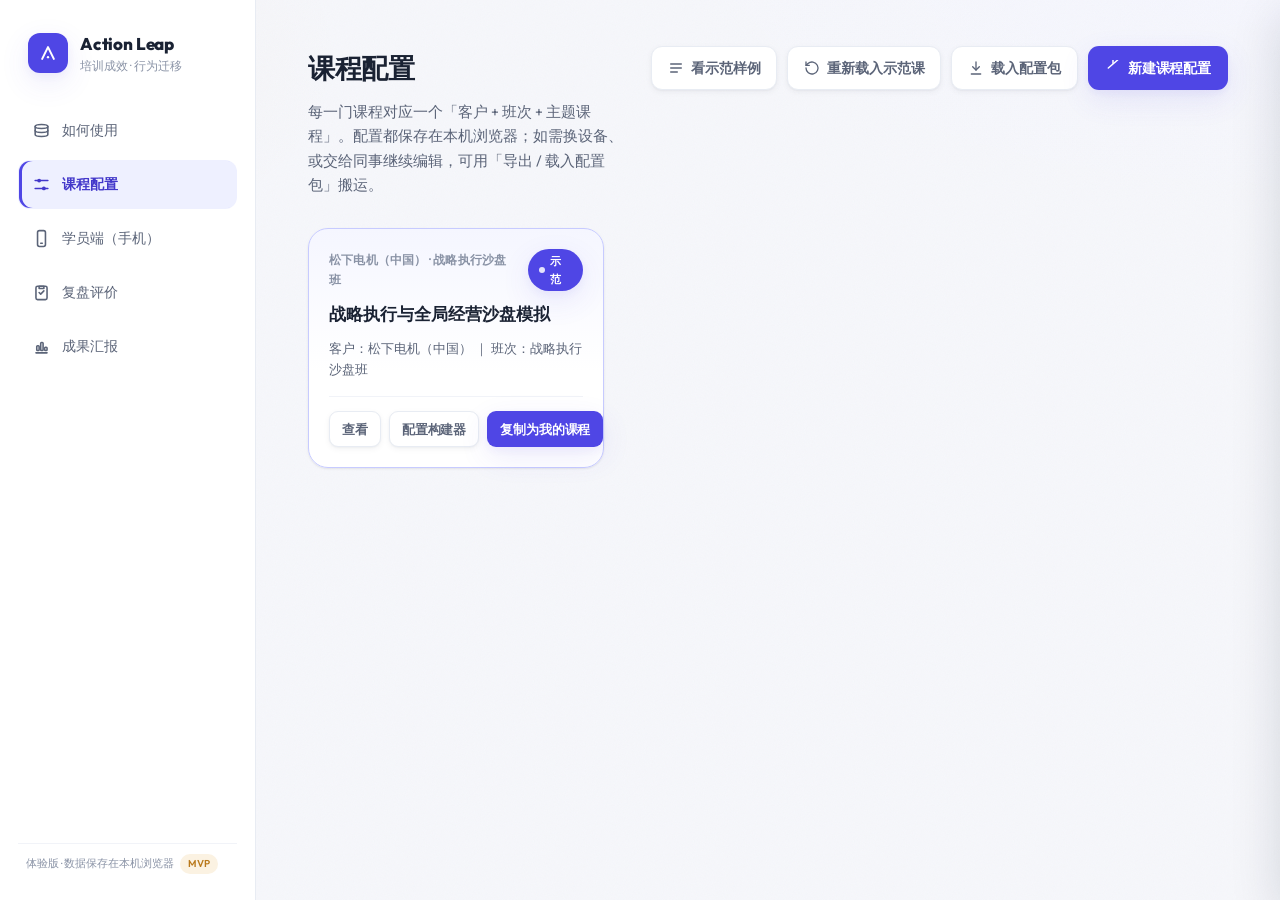
==== index.html @ b1b6b8de "修复致命bug: ALV2.store.remove → store.del（API 错配导致 try/catch 吞错，注入静默失败） - student.html: autoHealSample " ====
<!doctype html>
<html lang="zh-CN">
<head>
<meta charset="utf-8" />
<meta name="viewport" content="width=device-width, initial-scale=1" />
<title>Action Leap · 培训成效与行为迁移平台</title>
<link rel="preconnect" href="https://fonts.googleapis.com">
<link rel="preconnect" href="https://fonts.gstatic.com" crossorigin>
<link href="https://fonts.googleapis.com/css2?family=Outfit:wght@400;500;600;700;800&display=swap" rel="stylesheet">
<link rel="stylesheet" href="design-system.css">
<style>
  :root{
    --bg:#f6f7fb; --surface:#ffffff; --surface-2:#fbfcfe;
    --ink:#1a2233; --ink-2:#5b6478; --ink-3:#8a93a6;
    --line:#e8ecf3; --line-2:#f1f3f8;
    --primary:#4f46e5; --primary-600:#4338ca; --primary-soft:#eef0ff; --primary-ring:rgba(79,70,229,.20);
    --success:#15a36e; --success-soft:#e7f7ef;
    --warn:#b9791b; --warn-soft:#fbf2e2;
    --danger:#e0524d; --danger-soft:#fdeceb;
    --shadow-sm:0 1px 2px rgba(16,24,40,.04),0 1px 3px rgba(16,24,40,.06);
    --shadow-md:0 6px 20px rgba(16,24,40,.08);
    --shadow-lg:0 16px 48px rgba(16,24,40,.14);
    --r:20px; --r-sm:14px;
    --font:"Outfit",-apple-system,BlinkMacSystemFont,"PingFang SC","Hiragino Sans GB","Microsoft YaHei",sans-serif;

    /* ---- 世界级设计系统增强（与 design-system.css 对齐）---- */
    --brand:#4f46e5; --brand-deep:#4338ca; --brand-soft:#eef0ff; --brand-50:#f5f6ff;
    --brand-line:#c7cbff; --brand-glow:rgba(79,70,229,.18);
    --sp-1:4px;--sp-2:8px;--sp-3:12px;--sp-4:16px;--sp-5:20px;--sp-6:24px;--sp-7:32px;--sp-8:40px;--sp-9:48px;--sp-10:64px;
    --r-xs:8px;--r-sm:11px;--r-md:14px;--r-lg:18px;--r-xl:26px;--r-full:999px;
    --sh-xs:0 1px 2px rgba(26,34,51,.04),0 2px 6px rgba(26,34,51,.05);
    --sh-sm:0 2px 8px rgba(26,34,51,.05),0 8px 20px rgba(26,34,51,.07);
    --sh-md:0 4px 14px rgba(26,34,51,.07),0 18px 40px rgba(26,34,51,.10);
    --sh-lg:0 8px 24px rgba(26,34,51,.10),0 30px 70px rgba(26,34,51,.14);
    --sh-brand:0 10px 30px rgba(79,70,229,.10),0 3px 8px rgba(79,70,229,.06);
    --fs-2xs:11px;--fs-xs:12px;--fs-sm:13px;--fs-base:14px;--fs-md:15px;--fs-lg:17px;
    --fs-xl:21px;--fs-2xl:27px;--fs-3xl:34px;--fs-4xl:43px;--fs-5xl:54px;
    --lh-tight:1.18;--lh-snug:1.34;--lh-loose:1.75;
    --fw-4:400;--fw-5:500;--fw-6:600;--fw-7:700;--fw-8:800;
    --ls-tight:-.02em;--ls-snug:-.01em;--ls-wide:.02em;
    --ease-spring:cubic-bezier(.16,1,.3,1);--ease-out:cubic-bezier(.22,1,.36,1);--ease-inout:cubic-bezier(.65,0,.35,1);
    --dur-fast:.18s;--dur:.28s;--dur-slow:.5s;--dur-slower:.8s;
    --font-sans:"Outfit",-apple-system,BlinkMacSystemFont,"SF Pro Text","PingFang SC","Microsoft YaHei","Helvetica Neue",sans-serif;
  }
  *{box-sizing:border-box}
  html,body{height:100%}
  body{margin:0;font-family:var(--font-sans);background:var(--bg);color:var(--ink);font-size:14px;line-height:1.65;
       -webkit-font-smoothing:antialiased;
       background-image:
         radial-gradient(1100px 520px at 100% -10%, var(--brand-50), transparent 60%),
         radial-gradient(820px 440px at -8% 6%, rgba(185,121,27,.05), transparent 55%);
       background-attachment:fixed;position:relative}
  .app{display:flex;min-height:100vh;position:relative;z-index:1}

  /* ---------- 侧边栏 ---------- */
  .sidebar{width:256px;flex:0 0 256px;background:var(--surface);border-right:1px solid var(--line);
           display:flex;flex-direction:column;padding:26px 18px;position:sticky;top:0;height:100vh}
  .brand{display:flex;align-items:center;gap:12px;padding:4px 10px 22px}
  .brand .mark{width:40px;height:40px;border-radius:12px;background:var(--brand);
               display:flex;align-items:center;justify-content:center;box-shadow:var(--sh-brand)}
  .brand .name{font-size:17px;font-weight:800;letter-spacing:-.01em}
  .brand .sub{font-size:11.5px;color:var(--ink-3);margin-top:-1px}
  .nav{display:flex;flex-direction:column;gap:5px;margin-top:8px}
  .nav-item{display:flex;align-items:center;gap:11px;padding:12px 13px;border-radius:12px;color:var(--ink-2);
            font-size:14px;font-weight:500;cursor:pointer;border:1px solid transparent;transition:.18s var(--ease-out);user-select:none}
  .nav-item:hover{background:var(--surface-2);color:var(--ink)}
  .nav-item.active{background:var(--brand-soft);color:var(--brand-deep);font-weight:700;box-shadow:inset 3px 0 0 var(--brand)}
  .nav-item svg{width:19px;height:19px;flex:0 0 19px}
  .side-foot{margin-top:auto;font-size:11px;color:var(--ink-3);padding:10px 8px 0;border-top:1px solid var(--line-2)}
  .pill{display:inline-block;font-size:10px;padding:2px 8px;border-radius:999px;background:var(--warn-soft);
        color:var(--warn);font-weight:600;margin-left:6px}

  /* ---------- 主区 ---------- */
  .main{flex:1;min-width:0;display:flex;flex-direction:column}
  .content{max-width:1080px;width:100%;margin:0 auto;padding:46px 52px 96px;animation:rise var(--dur-slow) var(--ease-spring) both}
  .page-head{display:flex;align-items:flex-start;justify-content:space-between;gap:20px;margin-bottom:30px}
  .page-head h1{margin:0;font-size:27px;font-weight:800;letter-spacing:-.01em}
  .page-head p{margin:9px 0 0;color:var(--ink-2);font-size:14.5px;max-width:600px;line-height:1.7}
  .head-actions{display:flex;gap:10px;flex:0 0 auto}

  /* ---------- 按钮 ---------- */
  .btn{font-family:var(--font);font-size:13.5px;border-radius:11px;padding:10px 16px;cursor:pointer;
       border:1px solid transparent;display:inline-flex;align-items:center;gap:7px;transition:.15s;white-space:nowrap}
  .btn svg{width:16px;height:16px}
  .btn-primary{background:var(--brand);color:#fff;box-shadow:var(--sh-brand);
    transition:transform var(--dur) var(--ease-spring),box-shadow var(--dur) var(--ease-out),background var(--dur-fast)}
  .btn-primary:hover{transform:translateY(-2px);box-shadow:0 12px 28px rgba(79,70,229,.22)}
  .btn-primary:active{transform:translateY(1px)}
  .btn-primary:focus-visible{outline:none;box-shadow:0 0 0 4px var(--primary-ring)}
  .btn-ghost{background:var(--surface);color:var(--ink-2);border-color:var(--line)}
  .btn-ghost:hover{background:var(--surface-2);color:var(--ink);border-color:#dde2ec}
  .btn-danger{color:var(--danger);border-color:#f3d6d4;background:var(--surface)}
  .btn-danger:hover{background:var(--danger-soft)}
  .btn-sm{padding:7px 12px;font-size:12.5px;border-radius:9px}
  .btn:disabled{opacity:.45;cursor:not-allowed}
  .btn-success{background:var(--success);color:#fff}
  .btn-success:hover{filter:brightness(.96)}

  /* ---------- 卡片 ---------- */
  .card{background:var(--surface);border:1px solid var(--line);border-radius:calc(var(--r) + 2px);
        padding:26px 28px;box-shadow:var(--sh-sm);
        transition:transform var(--dur) var(--ease-spring),box-shadow var(--dur) var(--ease-out),border-color var(--dur-fast)}
  .card-hover:hover{transform:translateY(-3px);box-shadow:var(--sh-md);border-color:var(--brand-line)}
  .card h2{margin:0 0 4px;font-size:16px;font-weight:700}
  .card .desc{color:var(--ink-2);font-size:13px;margin:0 0 18px}

  /* ---------- 表单 ---------- */
  .field{margin-bottom:15px}
  .field label{display:block;font-size:12.5px;color:var(--ink-2);font-weight:600;margin-bottom:6px}
  .field .req{color:var(--danger);margin-left:2px}
  input.in,textarea.in,select.in{width:100%;font-family:var(--font);font-size:14px;color:var(--ink);
       border:1px solid var(--line);border-radius:var(--r-sm);padding:11px 13px;background:var(--surface-2);transition:.15s}
  input.in:focus,textarea.in:focus,select.in:focus{outline:none;border-color:var(--primary);background:#fff;box-shadow:0 0 0 4px var(--primary-ring)}
  input.in::placeholder,textarea.in::placeholder{color:var(--ink-3)}
  textarea.in{resize:vertical;line-height:1.6}
  .grid-2{display:grid;grid-template-columns:1fr 1fr;gap:16px}
  .form-actions{display:flex;justify-content:flex-end;gap:10px;margin-top:6px}
  .form-card{margin-bottom:22px;border-color:#dfe3ee;box-shadow:var(--shadow-md)}

  /* ---------- 课程卡片网格 ---------- */
  .course-grid{display:grid;grid-template-columns:repeat(auto-fill,minmax(290px,1fr));gap:16px}
  .course-card{background:var(--surface);border:1px solid var(--line);border-radius:var(--r);padding:20px;
               box-shadow:var(--shadow-sm);transition:.18s;display:flex;flex-direction:column;gap:12px}
  .course-card:hover{box-shadow:var(--shadow-md);transform:translateY(-2px);border-color:#dde2ec}
  .course-card.sample{border-color:var(--brand-line);background:linear-gradient(180deg,var(--brand-50),#fff 60%)}
  .badge-sample{font-size:11px;font-weight:700;padding:3px 11px;border-radius:999px;color:#fff;
                background:var(--brand);box-shadow:var(--sh-brand);display:inline-flex;align-items:center;gap:5px}
  .badge-sample::before{content:"";width:6px;height:6px;border-radius:50%;background:rgba(255,255,255,.85)}
  .cc-top{display:flex;align-items:center;justify-content:space-between;gap:10px}
  .cc-id{font-size:12px;color:var(--ink-3);font-weight:600;letter-spacing:.2px}
  .cc-title{font-size:17px;font-weight:700;line-height:1.35;cursor:pointer}
  .cc-title:hover{color:var(--primary-600)}
  .cc-meta{font-size:12.5px;color:var(--ink-2)}
  .cc-actions{display:flex;gap:8px;margin-top:4px;padding-top:14px;border-top:1px solid var(--line-2)}
  .status{font-size:11px;font-weight:700;padding:3px 10px;border-radius:999px}
  .status.draft{background:var(--warn-soft);color:var(--warn)}
  .status.consensus{background:var(--primary-soft);color:var(--primary-600)}
  .status.live{background:var(--success-soft);color:var(--success)}

  /* ---------- 空状态 ---------- */
  .empty{text-align:center;padding:64px 20px;color:var(--ink-3)}
  .empty svg{width:84px;height:84px;opacity:.9;margin-bottom:14px}
  .empty h3{margin:0 0 6px;color:var(--ink-2);font-size:16px;font-weight:600}
  .empty p{margin:0 auto;max-width:380px;font-size:13.5px}

  /* ---------- 占位 Tab 空状态 ---------- */
  .soon{display:flex;flex-direction:column;align-items:center;justify-content:center;text-align:center;
        min-height:52vh;color:var(--ink-3)}
  .soon .ic{width:72px;height:72px;border-radius:20px;background:var(--primary-soft);display:flex;
            align-items:center;justify-content:center;margin-bottom:18px}
  .soon .ic svg{width:34px;height:34px;color:var(--primary)}
  .soon h2{margin:0 0 8px;color:var(--ink);font-size:19px;font-weight:700}
  .soon p{margin:0;max-width:420px;font-size:13.5px;line-height:1.7}

  /* ---------- 如何使用（引导页） · Bento 顶级重构 ---------- */
  #tab-guide .page-head{margin-bottom:42px}
  #tab-guide .page-head h1{font-size:30px;font-weight:800;letter-spacing:-.02em;line-height:1.18}
  #tab-guide .page-head p{font-size:15px;max-width:620px;line-height:1.7;margin-top:10px}
  .guide-sec{margin-bottom:50px}
  .guide-sec .gh{display:flex;align-items:center;gap:11px;margin:0 0 24px}
  .guide-sec .gh .ey{font-size:11px;font-weight:700;letter-spacing:.14em;text-transform:uppercase;color:var(--brand);background:var(--brand-50);padding:5px 12px;border-radius:999px}
  .guide-sec .gh h2{margin:0;font-size:22px;font-weight:800;letter-spacing:-.01em}

  /* 板块一：四角色横向流转带 */
  .flow-rail{display:grid;grid-template-columns:repeat(4,1fr);position:relative}
  .flow-rail::before{content:"";position:absolute;left:12.5%;right:12.5%;top:28px;height:2px;background:linear-gradient(90deg,var(--brand-line),var(--brand));opacity:.55}
  .flow-node{position:relative;text-align:center;padding:0 16px}
  .flow-node .badge-ic{width:56px;height:56px;border-radius:18px;margin:0 auto 15px;display:flex;align-items:center;justify-content:center;
    background:var(--brand-50);border:1px solid var(--brand-line);color:var(--brand);position:relative;z-index:1;transition:transform .2s var(--ease-spring),box-shadow .2s}
  .flow-node:hover .badge-ic{transform:translateY(-3px);box-shadow:var(--sh-brand)}
  .flow-node .badge-ic svg{width:26px;height:26px}
  .flow-node .role{font-size:13px;color:var(--ink-3);font-weight:700;letter-spacing:.02em}
  .flow-node .act{font-size:16px;font-weight:800;color:var(--ink);margin-top:6px;line-height:1.3}
  .flow-node .sub{font-size:12.5px;color:var(--ink-2);margin-top:7px;line-height:1.6;max-width:210px;margin-left:auto;margin-right:auto}
  .guide-note{font-size:13px;color:var(--ink-3);margin:26px 2px 0;line-height:1.7;text-align:center}
  @media(max-width:760px){
    .flow-rail{grid-template-columns:1fr 1fr;gap:28px 0}
    .flow-rail::before{display:none}
  }

  /* 板块二：七步编号轨道 */
  .steps-rail{position:relative}
  .step-c{display:grid;grid-template-columns:44px 1fr;gap:18px;padding:14px 0;position:relative}
  .step-c:not(:last-child)::before{content:"";position:absolute;left:21px;top:58px;bottom:8px;width:2px;background:var(--line)}
  .step-c .num{width:44px;height:44px;border-radius:14px;background:var(--brand);color:#fff;font-weight:800;font-size:17px;
    display:flex;align-items:center;justify-content:center;position:relative;z-index:1;box-shadow:var(--sh-brand)}
  .step-c .body{background:var(--surface);border:1px solid var(--line);border-radius:16px;padding:18px 20px;box-shadow:var(--sh-sm);
    transition:transform .18s var(--ease-spring),box-shadow .18s,border-color .15s}
  .step-c:hover .body{transform:translateY(-2px);box-shadow:var(--sh-md);border-color:var(--brand-line)}
  .step-c .q{font-size:16px;font-weight:700;line-height:1.5;color:var(--ink)}
  .step-c .a{font-size:13.5px;color:var(--ink-2);margin-top:7px;line-height:1.7}
  .step-c .ai{display:inline-flex;align-items:center;gap:5px;margin-top:11px;font-size:11.5px;color:var(--brand);background:var(--brand-50);padding:4px 11px;border-radius:8px;font-weight:700}
  .step-c .ai svg{width:13px;height:13px}

  /* 板块三：四规则 Bento */
  .rules-bento{display:grid;grid-template-columns:1fr 1fr;gap:16px}
  .rule-c{background:var(--surface);border:1px solid var(--line);border-radius:18px;padding:22px 24px;box-shadow:var(--sh-sm);
    display:flex;gap:15px;align-items:flex-start;transition:transform .18s var(--ease-spring),box-shadow .18s,border-color .15s}
  .rule-c:hover{transform:translateY(-2px);box-shadow:var(--sh-md);border-color:var(--brand-line)}
  .rule-c .ic{width:44px;height:44px;border-radius:13px;background:var(--brand-50);border:1px solid var(--brand-line);color:var(--brand);
    display:flex;align-items:center;justify-content:center;flex-shrink:0}
  .rule-c .ic svg{width:22px;height:22px}
  .rule-c .t{font-size:16px;font-weight:800;color:var(--ink)}
  .rule-c .d{font-size:13px;color:var(--ink-2);margin-top:6px;line-height:1.7}
  @media(max-width:560px){.rules-bento{grid-template-columns:1fr}}

  /* ---------- 学员端（P2 行为改变引擎） ---------- */
  .student-bar{display:flex;align-items:flex-end;justify-content:space-between;gap:18px;flex-wrap:wrap;
    margin-bottom:16px;padding:14px 16px;background:var(--surface);border:1px solid var(--line);border-radius:13px}
  .student-course-pick label,.student-who label{font-size:11.5px;font-weight:700;color:var(--ink-3);
    display:block;margin-bottom:5px;letter-spacing:.3px}
  .student-who{display:flex;align-items:flex-end;gap:10px}
  .student-who label{margin-bottom:5px}

  .st-identity{margin-bottom:16px;padding:18px 22px;border-radius:16px;
    background:var(--brand);color:#fff;position:relative;overflow:hidden}
  .st-identity .si-label{font-size:12px;opacity:.82;font-weight:600;margin-bottom:6px}
  .st-identity .si-text{font-size:18px;font-weight:700;line-height:1.5}
  .st-identity .si-text b{color:#FFE08A}
  .st-identity .si-sub{font-size:12.5px;opacity:.8;margin-top:8px;line-height:1.6}

  .st-subnav{display:flex;gap:6px;margin-bottom:16px;flex-wrap:wrap}
  .st-sub{padding:9px 16px;border:1.5px solid var(--line);border-radius:10px;background:var(--surface);
    font-size:13px;font-weight:600;color:var(--ink-2);cursor:pointer;transition:.15s}
  .st-sub:hover{border-color:var(--primary)}
  .st-sub.active{background:var(--primary);border-color:var(--primary);color:#fff}

  /* 今日打卡 · 习惯清单 */
  .habit-list{display:flex;flex-direction:column;gap:11px}
  .habit-card{display:flex;align-items:flex-start;gap:13px;padding:14px 16px;background:var(--surface);
    border:1.5px solid var(--line);border-radius:13px;transition:.15s;cursor:pointer}
  .habit-card:hover{border-color:#c7cbff;box-shadow:var(--shadow-sm)}
  .habit-dot{width:11px;height:11px;border-radius:50%;margin-top:5px;flex-shrink:0;background:var(--ink-3)}
  .habit-card.done .habit-dot{background:var(--success)}
  .habit-card.persisting .habit-dot{background:#534AB7}
  .habit-main{flex:1;min-width:0}
  .habit-desc{font-size:13.5px;font-weight:600;color:var(--ink);line-height:1.5}
  .habit-meta{display:flex;flex-wrap:wrap;gap:6px;margin-top:6px}
  .habit-tag{font-size:11px;padding:3px 8px;border-radius:6px;background:var(--surface-2);color:var(--ink-2)}
  .habit-tag.prompt{background:#FAF2E2;color:#854F0B}
  .habit-tag.identity{background:#FBEAF0;color:#993556}
  .habit-tag.tiny{background:#E1F5EE;color:#0F6E56}
  .habit-status{font-size:11px;font-weight:700;color:var(--ink-3);white-space:nowrap;align-self:center}
  .habit-card.done .habit-status{color:var(--success)}
  .habit-card.persisting .habit-status{color:#534AB7}
  .habit-scene{font-size:11px;color:var(--ink-3);margin-top:4px}

  .ck-status-btn{flex:1;padding:11px 8px;border:1.5px solid var(--line);border-radius:10px;background:var(--surface);
    font-size:13px;font-weight:700;color:var(--ink-2);cursor:pointer;text-align:center;line-height:1.3;transition:.15s}
  .ck-status-btn .ck-sub{display:block;font-size:10.5px;font-weight:500;color:var(--ink-3);margin-top:3px}
  .ck-status-btn.on{border-color:var(--primary);background:var(--primary-soft);color:var(--primary-600)}

  /* 庆祝浮层 */
  .celebrate{position:fixed;inset:0;background:rgba(20,28,46,.5);z-index:80;display:none;
    align-items:center;justify-content:center}
  .celebrate.show{display:flex;animation:fadeIn .2s ease}
  .celebrate-box{background:#fff;border-radius:18px;padding:30px 34px;text-align:center;max-width:340px;
    box-shadow:0 20px 60px rgba(20,28,46,.3);animation:pop .3s cubic-bezier(.2,1.3,.5,1)}
  .celebrate-emoji{font-size:46px;line-height:1;margin-bottom:12px}
  .celebrate-title{font-size:17px;font-weight:800;color:#3C3489;margin-bottom:8px}
  .celebrate-text{font-size:13.5px;color:var(--ink-2);line-height:1.65;margin-bottom:18px}
  .celebrate-btn{width:100%}

  /* 我的映射 */
  .map-list{display:flex;flex-direction:column;gap:14px}
  .map-card{background:var(--surface);border:1.5px solid var(--line);border-radius:13px;padding:15px 17px}
  .map-task{font-size:14px;font-weight:700;color:var(--ink);margin-bottom:4px;display:flex;align-items:center;gap:8px}
  .map-task .num{width:22px;height:22px;border-radius:7px;background:var(--primary-soft);color:var(--primary-600);
    display:flex;align-items:center;justify-content:center;font-size:11px;font-weight:700;flex-shrink:0}
  .map-scene{font-size:11.5px;color:var(--ink-3);margin-bottom:10px}
  .map-hint{font-size:12px;color:var(--ink-2);margin-bottom:6px}
  .map-input{width:100%;min-height:64px;resize:vertical}

  /* 我的进展 */
  .prog-grid{display:grid;grid-template-columns:repeat(auto-fit,minmax(150px,1fr));gap:13px;margin-bottom:18px}
  .prog-card{background:var(--surface);border:1.5px solid var(--line);border-radius:13px;padding:16px 18px;text-align:center}
  .prog-num{font-size:30px;font-weight:800;color:var(--primary);line-height:1}
  .prog-label{font-size:12px;color:var(--ink-2);margin-top:7px}
  .prog-recent{background:var(--surface);border:1.5px solid var(--line);border-radius:13px;padding:15px 17px}
  .prog-recent h3{margin:0 0 10px;font-size:14px;color:var(--ink)}
  .prog-item{display:flex;align-items:center;gap:10px;padding:8px 0;border-bottom:1px dashed var(--line-2);font-size:12.5px}
  .prog-item:last-child{border-bottom:none}
  .prog-item .pi-dot{width:8px;height:8px;border-radius:50%;flex-shrink:0}
  .prog-empty{font-size:13px;color:var(--ink-3);text-align:center;padding:30px}

  /* ====== 复盘评价（P3） ====== */
  .rv-topbar{display:flex;align-items:center;justify-content:space-between;gap:16px;margin-bottom:16px;
    flex-wrap:wrap;background:var(--surface);border:1.5px solid var(--line);border-radius:12px;padding:14px 18px}
  .rv-course-sel{display:flex;align-items:center;gap:8px}
  .rv-course-sel label{font-size:12px;font-weight:700;color:var(--ink-2);white-space:nowrap}
  .rv-course-sel select{min-width:220px}
  .rv-reviewer{display:flex;align-items:center;gap:8px}
  .rv-reviewer span{font-size:12px;font-weight:700;color:var(--ink-2);white-space:nowrap}
  .rv-reviewer select{min-width:100px}

  /* 学员复盘卡片 */
  .rv-student-list{display:flex;flex-direction:column;gap:14px}
  .rv-student-card{background:var(--surface);border:1.5px solid var(--line);border-radius:13px;overflow:hidden;
    transition:.15s}
  .rv-student-card:hover{border-color:#c7cbff;box-shadow:var(--shadow-sm)}
  .rv-shead{display:flex;align-items:center;justify-content:space-between;padding:15px 18px;background:linear-gradient(135deg,#f6f7fb,#fff);
    border-bottom:1.5px solid var(--line-2)}
  .rv-sname{display:flex;align-items:center;gap:10px}
  .rv-avatar{width:36px;height:36px;border-radius:10px;background:var(--primary-soft);color:var(--primary-600);
    display:flex;align-items:center;justify-content:center;font-size:14px;font-weight:800;flex-shrink:0}
  .rv-sinfo h4{margin:0;font-size:15px;font-weight:700;color:var(--ink)}
  .rv-sinfo p{margin:2px 0 0;font-size:11.5px;color:var(--ink-3)}
  .rv-sstats{display:flex;gap:10px;text-align:center}
  .rv-stat{padding:5px 11px;border-radius:8px;background:var(--surface-2)}
  .rv-stat-num{font-size:17px;font-weight:800;color:var(--primary)}
  .rv-stat-lbl{font-size:10px;color:var(--ink-3)}

  /* 打卡时间线 */
  .rv-timeline{padding:14px 18px}
  .rv-tl-title{font-size:13px;font-weight:700;color:var(--ink-2);margin-bottom:10px;display:flex;align-items:center;gap:6px}
  .rv-tl-item{display:flex;gap:10px;padding:9px 0;border-bottom:1px dashed var(--line-2);font-size:12.5px}
  .rv-tl-item:last-child{border-bottom:none}
  .rv-tl-dot{width:8px;height:8px;border-radius:50%;flex-shrink:0;margin-top:5px}
  .rv-tl-dot.done{background:var(--success)}
  .rv-tl-dot.persisting{background:#534AB7}
  .rv-tl-dot.skipped{background:var(--ink-3)}
  .rv-tl-body{flex:1;min-width:0}
  .rv-tl-beh{font-weight:600;color:var(--ink)}
  .rv-tl-meta{font-size:11px;color:var(--ink-3);margin-top:2px}
  .rv-tl-note{font-size:11.5px;color:var(--ink-2);margin-top:3px;padding:5px 9px;background:var(--surface-2);border-radius:7px;font-style:italic}
  .rv-tl-time{font-size:11px;color:var(--ink-3);white-space:nowrap;flex-shrink:0}

  /* 三维度打分区 */
  .rv-score-area{padding:14px 18px;border-top:1.5px solid var(--line-2);background:var(--surface-2)}
  .rv-score-grid{display:grid;grid-template-columns:repeat(3,1fr);gap:10px;margin-top:10px}
  .rv-score-item{text-align:center;padding:12px 8px;border-radius:10px;background:var(--surface);border:1.5px solid var(--line)}
  .rv-score-label{font-size:11px;font-weight:700;color:var(--ink-2);margin-bottom:6px}
  .rv-score-label span{display:block;font-size:10px;font-weight:500;color:var(--ink-3);margin-top:2px}
  .rv-score-input{width:50px;height:34px;border:1.5px solid var(--line);border-radius:8px;text-align:center;
    font-size:16px;font-weight:800;color:var(--primary);background:var(--surface)}
  .rv-score-max{font-size:10px;color:var(--ink-3);margin-left:2px}
  .rv-feedback{margin-top:10px}
  .rv-feedback textarea{width:100%;min-height:56px;resize:vertical;font-size:12.5px}
  .rv-save-btn{margin-top:10px;width:100%;padding:9px;border-radius:9px;background:var(--primary);color:#fff;
    font-size:13px;font-weight:700;border:none;cursor:pointer;transition:.15s}
  .rv-save-btn:hover{opacity:.88}
  .rv-save-btn.saved{background:var(--success)}

  /* 三维度汇总 */
  .rv-summary-grid{display:grid;grid-template-columns:repeat(auto-fit,minmax(260px,1fr));gap:14px;margin-bottom:20px}
  .rv-summary-card{background:var(--surface);border:1.5px solid var(--line);border-radius:13px;padding:18px 20px}
  .rv-summary-card h4{margin:0 0 12px;font-size:15px;font-weight:700;display:flex;align-items:center;gap:8px}
  .rv-summary-card h4 .dim-tag{font-size:10px;padding:3px 8px;border-radius:6px;font-weight:700}
  .dim-tag-a{background:#E1F5EE;color:#0F6E56}
  .dim-tag-b{background:#FAF2E2;color:#854F0B}
  .dim-tag-c{background:#EBE8FF;color:#5B4FCF}
  .rv-bar-row{display:flex;align-items:center;gap:10px;margin-bottom:8px}
  .rv-bar-name{font-size:12.5px;font-weight:600;color:var(--ink);min-width:60px;flex-shrink:0}
  .rv-bar-track{flex:1;height:22px;background:var(--surface-2);border-radius:6px;overflow:hidden;position:relative}
  .rv-bar-fill{height:100%;border-radius:6px;transition:width .4s ease}
  .rv-bar-fill.a{background:linear-gradient(90deg,#a8e6cf,#38b48b)}
  .rv-bar-fill.b{background:linear-gradient(90deg,#ffe082,#ffa726)}
  .rv-bar-fill.c{background:linear-gradient(90deg,#c5cae9,#7c8aff)}
  .rv-bar-val{font-size:12px;font-weight:700;color:var(--ink-2);min-width:36px;text-align:right}

  /* 证据链校验 */
  .chain-check{background:var(--surface);border:1.5px solid var(--line);border-radius:13px;padding:18px 20px;margin-bottom:16px}
  .chain-step{display:flex;gap:14px;margin-bottom:14px;position:relative;padding-left:24px}
  .chain-step:before{content:'';position:absolute;left:9px;top:28px;bottom:-14px;width:2px;background:var(--line-2)}
  .chain-step:last-child:before{display:none}
  .chain-dot{width:20px;height:20px;border-radius:50%;flex-shrink:0;position:absolute;left:0;top:4px;
    display:flex;align-items:center;justify-content:center;font-size:10px;font-weight:800;color:#fff}
  .chain-dot.s1{background:var(--primary)}
  .chain-dot.s2{background:#38b48b}
  .chain-dot.s3{background:#ffa726}
  .chain-dot.s4{background:#7c8aff}
  .chain-body{flex:1}
  .chain-label{font-size:13px;font-weight:700;color:var(--ink);margin-bottom:4px}
  .chain-content{font-size:12.5px;color:var(--ink-2);background:var(--surface-2);padding:10px 14px;border-radius:8px;line-height:1.6}
  .chain-evidence{margin-top:6px}
  .chain-ev-item{font-size:11.5px;color:var(--ink-2);padding:4px 0;display:flex;align-items:center;gap:6px}
  .chain-ev-dot{width:6px;height:6px;border-radius:50%;background:var(--success);flex-shrink:0}
  .chain-ev-dot.partial{background:#ffc107}
  .chain-ev-dot.missing{background:var(--ink-3)}
  .chain-status{display:inline-block;font-size:11px;font-weight:700;padding:3px 10px;border-radius:6px;margin-top:6px}
  .chain-status.ok{background:#E1F5EE;color:#0F6E56}
  .chain-status.partial{background:#FFF8E1;color:#996500}
  .chain-status.missing{background:#FFEBEE;color:#C62828}

  @keyframes fadeIn{from{opacity:0}to{opacity:1}}
  @keyframes pop{from{transform:scale(.85);opacity:.4}to{transform:scale(1);opacity:1}}

  /* ---------- 模态 / 抽屉 ---------- */
  .overlay{position:fixed;inset:0;background:rgba(20,28,46,.42);z-index:50;display:none;
           align-items:center;justify-content:center;padding:20px}
  .overlay.show{display:flex}
  .modal{background:var(--surface);border-radius:var(--r);width:560px;max-width:100%;box-shadow:var(--shadow-lg);
         max-height:88vh;display:flex;flex-direction:column;overflow:hidden}
  .modal-head{display:flex;align-items:center;justify-content:space-between;padding:20px 24px;border-bottom:1px solid var(--line)}
  .modal-head h3{margin:0;font-size:16px;font-weight:700}
  .modal-body{padding:22px 24px;overflow-y:auto;flex:1}
  .modal-foot{padding:16px 24px;border-top:1px solid var(--line);display:flex;justify-content:flex-end;gap:10px}
  .x-btn{background:none;border:none;cursor:pointer;color:var(--ink-3);padding:4px;border-radius:8px}
  .x-btn:hover{background:var(--surface-2);color:var(--ink)}
  .file-drop{border:1.5px dashed var(--line);border-radius:var(--r-sm);padding:18px;text-align:center;
             color:var(--ink-3);font-size:13px;cursor:pointer;transition:.15s;margin-top:14px}
  .file-drop:hover{border-color:var(--primary);color:var(--primary-600);background:var(--primary-soft)}

  .drawer{position:fixed;top:0;right:0;height:100vh;width:440px;max-width:92vw;background:var(--surface);
          box-shadow:var(--shadow-lg);z-index:60;transform:translateX(100%);transition:transform .24s ease;
          display:flex;flex-direction:column}
  .drawer.show{transform:translateX(0)}
  .drawer-head{padding:22px 24px;border-bottom:1px solid var(--line);display:flex;align-items:flex-start;justify-content:space-between}
  .drawer-head h3{margin:0;font-size:18px;font-weight:700}
  .drawer-body{padding:22px 24px;overflow-y:auto;flex:1}
  .kv{margin-bottom:16px}
  .kv .k{font-size:12px;color:var(--ink-3);font-weight:600;margin-bottom:3px}
  .kv .v{font-size:14px;color:var(--ink)}

  /* ---------- Toast ---------- */
  .toast{position:fixed;bottom:28px;left:50%;transform:translateX(-50%) translateY(20px);background:var(--ink);
         color:#fff;padding:12px 20px;border-radius:12px;font-size:13.5px;box-shadow:var(--shadow-lg);
         opacity:0;pointer-events:none;transition:.25s;z-index:80;display:flex;align-items:center;gap:9px}
  .toast.show{opacity:1;transform:translateX(-50%) translateY(0)}
  .toast.ok{background:#1f9d63}.toast.err{background:#d6453f}

  .hidden{display:none!important}

  /* ========== P1 配置构建器 —— 场景驱动闭环 v3 ==========
     架构：场景 → 学员任务 → (方法工具 + 高绩效行为) → 场景级绩效指标
     所有内容嵌套在场景大卡片内部，无独立全局池。
  */

  .builder-bar{display:flex;align-items:center;gap:14px;margin-bottom:20px;flex-wrap:wrap}
  .builder-bar .back{display:inline-flex;align-items:center;gap:6px;color:var(--ink-2);cursor:pointer;
       font-size:13.5px;font-weight:600;padding:8px 12px;border-radius:10px;border:1px solid var(--line);background:var(--surface)}
  .builder-bar .back:hover{background:var(--surface-2);color:var(--ink)}
  .builder-bar .bt{font-size:18px;font-weight:700}
  .builder-bar .status{margin-left:2px}
  .builder-actions{margin-left:auto;display:flex;gap:8px;align-items:center;flex-wrap:wrap}

  .course-needs{font-size:13px;color:var(--ink-2);background:var(--surface-2);border:1px solid var(--line-2);
               border-radius:11px;padding:12px 15px;margin-bottom:18px;line-height:1.7}
  .course-needs .ck{font-size:11px;font-weight:700;color:var(--ink-3);margin-right:8px}

  /* ---- 场景闭环大卡片 ---- */
  .loop-list{display:flex;flex-direction:column;gap:24px;margin-bottom:28px}
  .loop-card{background:var(--surface);border:1.5px solid var(--line);border-radius:16px;
             box-shadow:var(--shadow-md);overflow:hidden;transition:.18s}
  .loop-card:hover{border-color:#c7cbff;box-shadow:var(--shadow-lg)}

  .loop-head{display:flex;align-items:flex-start;justify-content:space-between;gap:12px;
             padding:18px 20px 14px;background:linear-gradient(135deg,#f8f9fc,#efeff8);border-bottom:1px solid var(--line-2)}
  .loop-head-info{flex:1;min-width:0}
  .loop-head-title{font-size:16px;font-weight:700;color:var(--ink);display:flex;align-items:center;gap:8px}
  .loop-head-title .num{display:inline-flex;align-items:center;justify-content:center;width:26px;height:26px;
    border-radius:8px;background:var(--primary);color:#fff;font-size:13px;font-weight:700}
  .loop-head-challenge{font-size:12.5px;color:var(--warn);margin-top:4px;display:flex;align-items:center;gap:6px}
  .loop-head-challenge svg{width:14px;height:14px;flex-shrink:0}
  .loop-head-ops{display:flex;gap:6px;flex-shrink:0}

  .loop-body{padding:18px 20px}

  /* ---- 学员任务区块 ---- */
  .task-block{background:var(--surface-2);border:1px solid var(--line-2);border-radius:14px;
              padding:17px 19px;margin-bottom:14px;transition:.15s}
  .task-block:last-child{margin-bottom:0}
  .task-block:hover{border-color:#c7cbff}

  .task-block-head{display:flex;align-items:center;justify-content:space-between;margin-bottom:10px}
  .task-block-title{font-size:14.5px;font-weight:700;display:flex;align-items:center;gap:8px;color:var(--ink)}
  .task-block-title .icon{width:20px;height:20px;border-radius:6px;background:var(--success-soft);
    display:flex;align-items:center;justify-content:center;color:var(--success);font-size:11px;font-weight:700}
  .task-desc{font-size:12.5px;color:var(--ink-2);margin-bottom:8px;line-height:1.65}
  .task-benefit{font-size:12px;color:var(--success);background:var(--success-soft);border-radius:7px;
                padding:6px 11px;display:inline-block;line-height:1.5}

  /* ---- 任务下的子区域：方法工具 / 高绩效行为 ---- */
  .task-subsection{margin-top:12px}
  .subsec-label{font-size:11.5px;font-weight:700;color:var(--ink-3);text-transform:uppercase;
                 letter-spacing:.4px;margin-bottom:7px;display:flex;align-items:center;gap:6px}
  .subsec-label .dot{width:6px;height:6px;border-radius:50%}
  .subsec-label .dot-method{background:var(--warn)}
  .subsec-label .dot-behavior{background:var(--primary)}

  /* 方法工具条目（在任务内） */
  .method-item{display:flex;align-items:flex-start;gap:9px;padding:10px 12px;margin-bottom:6px;
               background:var(--surface);border:1px solid var(--line);border-radius:10px;transition:.15s}
  .method-item:last-child{margin-bottom:0}
  .method-item:hover{border-color:#f0e0b8}
  .mi-icon{width:18px;height:18px;border-radius:5px;background:var(--warn-soft);flex-shrink:0;
    display:flex;align-items:center;justify-content:center;color:var(--warn);font-size:10px;font-weight:700}
  .mi-main{flex:1;min-width:0}
  .mi-name{font-size:13px;font-weight:600;color:var(--ink)}
  .mi-desc{font-size:11.5px;color:var(--ink-3);margin-top:2px}
  .mi-steps{font-size:10.5px;color:var(--ink-3);background:var(--surface-2);border-radius:4px;
            padding:2px 7px;display:inline-block;margin-top:3px}
  .mi-ops{display:flex;gap:3px;flex-shrink:0}

  /* 高绩效行为条目（在任务内） */
  .behavior-item{display:flex;align-items:flex-start;gap:10px;padding:10px 12px;margin-bottom:6px;
                  background:var(--surface);border:1px solid var(--line);border-radius:10px;transition:.15s}
  .behavior-item:last-child{margin-bottom:0}
  .behavior-item:hover{border-color:#c7cbff}
  .bi-dot{width:8px;height:8px;border-radius:50%;background:var(--primary);margin-top:5px;flex-shrink:0}
  .bi-main{flex:1;min-width:0}
  .bi-text{font-size:13px;font-weight:500;line-height:1.5}
  .bi-meta{display:flex;flex-wrap:wrap;gap:4px 8px;margin-top:5px}
  .bi-tag{font-size:10.5px;padding:2px 7px;border-radius:5px;background:var(--primary-soft);color:var(--primary-600)}
  .bi-tag.habit{background:#E1F5EE;color:#0F6E56}
  .bi-tag.prompt{background:#FAF2E2;color:#854F0B}
  .bi-tag.identity{background:#FBEAF0;color:#993556}

  /* 子项添加按钮 */
  .add-sub-btn{display:flex;align-items:center;justify-content:center;gap:6px;
               padding:8px;margin-top:8px;border:1.5px dashed var(--line);border-radius:9px;
               background:rgba(79,70,229,.02);color:var(--ink-2);font-size:12.5px;font-weight:600;
               cursor:pointer;transition:.15s}
  .add-sub-btn:hover{border-color:var(--primary);background:var(--primary-soft);color:var(--primary-600)}

  /* ---- 场景级绩效指标（场景输出） ---- */
  .scene-metric-area{margin-top:14px;padding:15px 17px;
                      background:var(--brand-50);
                      border:1px solid var(--brand-line);border-radius:14px}
  .scene-metric-label{font-size:11.5px;font-weight:700;color:#534AB7;text-transform:uppercase;letter-spacing:.4px;margin-bottom:8px}
  .scene-metric-value{font-size:15px;font-weight:700;color:#3C3489}
  .scene-metric-detail{font-size:12px;color:var(--ink-2);margin-top:4px;line-height:1.55}
  .scene-metric-empty{font-size:12.5px;color:var(--ink-3);font-style:italic}

  /* ---- 显眼区块标题（section banner）---- */
  .section-banner{display:flex;align-items:center;gap:10px;margin:20px 0 13px;padding:11px 15px;
    background:var(--surface-2);border:1.5px solid var(--line-2);border-left:4px solid var(--primary);
    border-radius:11px;font-size:14.5px;font-weight:800;color:var(--ink)}
  .section-banner:first-child{margin-top:4px}
  .section-banner .sb-ico{width:24px;height:24px;border-radius:8px;background:var(--primary-soft);
    display:flex;align-items:center;justify-content:center;color:var(--primary-600);flex-shrink:0}
  .section-banner .sb-ico svg{width:14px;height:14px}
  .section-banner .sb-sub{font-size:11.5px;font-weight:500;color:var(--ink-3);margin-left:auto;text-align:right}
  /* 任务内部的小号 banner 变体 */
  .section-banner.sm{margin:14px 0 10px;padding:9px 12px;font-size:13px;border-left-width:3px}
  .section-banner.sm .sb-ico{width:20px;height:20px;border-radius:6px}
  .section-banner.sm .sb-ico svg{width:12px;height:12px}
  /* 不同区块的强调色 */
  .section-banner.acc-method{border-left-color:var(--warn);background:#FEFCF6}
  .section-banner.acc-method .sb-ico{background:var(--warn-soft);color:var(--warn)}
  .section-banner.acc-behavior{border-left-color:#534AB7;background:#F6F5FE}
  .section-banner.acc-behavior .sb-ico{background:#ECEAFA;color:#534AB7}
  .section-banner.acc-metric{border-left-color:#0F766E;background:#F2FBF8}
  .section-banner.acc-metric .sb-ico{background:#D7F5EF;color:#0F766E}
  .section-banner.acc-task{border-left-color:var(--primary);background:var(--primary-soft)}
  .section-banner.acc-task .sb-ico{background:#fff;color:var(--primary-600)}

  /* 场景卡的眉标 */
  .loop-eyebrow{font-size:11.5px;font-weight:800;color:var(--primary-600);letter-spacing:.6px;
    text-transform:none;margin-bottom:3px;display:flex;align-items:center;gap:6px}
  .loop-eyebrow::before{content:"";width:14px;height:2px;background:var(--primary);border-radius:2px}

  /* ---- 培训价值证据链 ---- */
  .evidence-section{background:var(--surface);border:1.5px solid rgba(224,82,77,.25);border-radius:16px;
                     box-shadow:var(--shadow-md);overflow:hidden;margin-bottom:28px}
  .ev-head{padding:18px 20px 14px;background:linear-gradient(135deg,#FDECEF,#FCEBEB);
           border-bottom:1px solid rgba(224,82,77,.12)}
  .ev-head-title{font-size:16px;font-weight:700;color:#A32D2D;display:flex;align-items:center;gap:8px}
  .ev-head-sub{font-size:12.5px;color:#c44;margin-top:4px}
  .ev-body{padding:18px 20px}
  .ev-chain{display:flex;align-items:stretch;gap:0;flex-wrap:wrap}
  .ev-step{flex:1;min-width:140px;border:1.5px solid rgba(224,82,77,.2);border-radius:12px;
           padding:14px 14px 12px;background:var(--surface);display:flex;flex-direction:column}
  .ev-step-label{font-size:11px;font-weight:700;color:#A32D2D;text-transform:uppercase;letter-spacing:.5px;margin-bottom:6px}
  .ev-step-value{font-size:13px;color:var(--ink);line-height:1.55;flex:1}
  .ev-step-evidence{font-size:11px;color:var(--ink-3);margin-top:6px;padding-top:6px;border-top:1px dashed var(--line-2)}
  .ev-arrow{display:flex;align-items:center;justify-content:center;color:#E0524D;font-size:18px;
             font-weight:700;padding:0 6px;flex-shrink:0}
  .ev-link-row{margin-top:14px;display:flex;flex-direction:column;gap:8px}
  .ev-link{display:flex;align-items:flex-start;gap:8px;font-size:12px;color:var(--ink-2);padding:8px 12px;
            background:rgba(224,82,77,.04);border-radius:8px;border-left:3px solid #E0524D}
  .ev-link-q{font-weight:600;color:#A32D2D;white-space:nowrap}
  .ev-note{font-size:12px;color:var(--ink-3);background:var(--surface-2);border-radius:8px;
            padding:10px 14px;margin-top:14px;line-height:1.65}

  /* ---- 空场景提示 + 新增按钮 ---- */
  .add-scene-area{display:flex;align-items:center;justify-content:center;gap:12px;
                  padding:32px;border:2px dashed var(--line);border-radius:14px;
                  background:rgba(79,70,229,.02);cursor:pointer;transition:.15s;
                  color:var(--ink-2);font-size:14px;font-weight:600}
  .add-scene-area:hover{border-color:var(--primary);background:var(--primary-soft);color:var(--primary-600)}

  /* ---- 小按钮 ---- */
  .icon-btn{background:none;border:1px solid var(--line);border-radius:8px;width:30px;height:30px;
            display:flex;align-items:center;justify-content:center;cursor:pointer;color:var(--ink-2);transition:.15s}
  .icon-btn:hover{background:var(--surface-2);color:var(--ink);border-color:#dde2ec}
  .icon-btn.danger:hover{background:var(--danger-soft);color:var(--danger);border-color:#f3d6d4}

  @media(max-width:720px){
    .sidebar{display:none}
    .content{padding:22px 16px 60px}
    .page-head{flex-direction:column}
    .grid-2{grid-template-columns:1fr}
    .ev-chain{flex-direction:column}
    .ev-arrow{transform:rotate(90deg);padding:6px 0}
  }

  /* ====== P4 成果汇报 ====== */
  .rp-bar{display:flex;align-items:flex-start;justify-content:space-between;gap:16px;flex-wrap:wrap}
  .rp-meta{font-size:12.5px;color:var(--ink-2);margin-top:6px;display:flex;gap:14px;flex-wrap:wrap}
  .rp-meta b{color:var(--ink)}
  .rp-actions{display:flex;gap:9px;flex:0 0 auto}
  .rp-sec{background:var(--surface);border:1px solid var(--line);border-radius:var(--r);padding:20px 22px;margin-bottom:18px;box-shadow:var(--shadow-sm)}
  .rp-sec-h{display:flex;align-items:center;gap:11px;margin-bottom:16px}
  .rp-sec-n{width:28px;height:28px;border-radius:9px;background:var(--primary-soft);color:var(--primary-600);font-weight:800;font-size:14px;display:flex;align-items:center;justify-content:center;flex:0 0 28px}
  .rp-sec-h h2{margin:0;font-size:16px;font-weight:700}
  .rp-sec-h .ai{margin-left:auto;font-size:11px;font-weight:700;color:#7c3aed;background:#f3eaff;padding:3px 9px;border-radius:999px;white-space:nowrap}
  .rp-kpis{display:grid;grid-template-columns:repeat(auto-fit,minmax(128px,1fr));gap:12px;margin-bottom:16px}
  .rp-kpi{background:var(--surface-2);border:1px solid var(--line);border-radius:13px;padding:14px 15px}
  .rp-kpi .n{font-size:24px;font-weight:800;color:var(--primary);line-height:1}
  .rp-kpi .l{font-size:12px;color:var(--ink-2);margin-top:6px}
  .rp-kpi.ok .n{color:var(--success)}
  .rp-sc{background:var(--surface-2);border:1px solid var(--line);border-radius:14px;padding:14px 15px;margin-bottom:12px}
  .rp-sc-t{font-size:15px;font-weight:700;display:flex;align-items:center;gap:8px}
  .rp-sc-ch{font-size:12.5px;color:var(--ink-2);margin:6px 0 8px;background:#fff;border-radius:9px;padding:8px 10px}
  .rp-task{display:flex;gap:10px;padding:10px 0;border-top:1px dashed var(--line-2)}
  .rp-task:first-of-type{border-top:0}
  .rp-task .tk-n{font-size:13.5px;font-weight:700;color:var(--ink)}
  .rp-chips{display:flex;flex-wrap:wrap;gap:6px;margin-top:7px}
  .rp-chip{font-size:11.5px;padding:3px 9px;border-radius:8px;background:#fff;border:1px solid var(--line);color:var(--ink-2)}
  .rp-chip.m{color:var(--primary-600);border-color:#d9dbfb}
  .rp-chip.b{color:#0f6e56;background:var(--success-soft);border-color:#bfe9d6}
  .rp-metric{margin-top:10px;font-size:12.5px;color:var(--ink-2);background:#fff;border-radius:9px;padding:8px 10px}
  .rp-metric b{color:var(--ink)}
  .rp-metric .k{color:var(--warn);font-weight:700}
  .rp-stu{display:grid;grid-template-columns:repeat(auto-fill,minmax(220px,1fr));gap:11px;margin-top:12px}
  .rp-stu-c{background:var(--surface-2);border:1px solid var(--line);border-radius:13px;padding:13px 14px}
  .rp-stu-c .nm{font-weight:700;font-size:14px;display:flex;align-items:center;gap:8px}
  .rp-stu-c .av{width:26px;height:26px;border-radius:8px;background:var(--primary-soft);color:var(--primary-600);font-weight:800;font-size:12px;display:flex;align-items:center;justify-content:center;flex:0 0 26px}
  .rp-stu-c .row{display:flex;justify-content:space-between;font-size:12px;color:var(--ink-2);margin-top:8px}
  .rp-stu-c .row b{color:var(--ink)}
  .rp-score-mini{font-size:11px;color:var(--ink-3);margin-top:8px}
  .rp-play{display:flex;gap:12px;padding:13px 15px;background:var(--surface-2);border:1px solid var(--line);border-left:3px solid var(--primary);border-radius:11px;margin-bottom:10px}
  .rp-play .tag{font-size:10.5px;font-weight:700;color:#fff;background:var(--primary);padding:2px 8px;border-radius:6px;height:fit-content;white-space:nowrap}
  .rp-play .pb-b{font-size:13.5px;font-weight:700}
  .rp-play .pb-t{font-size:12.5px;color:var(--ink-2);margin-top:3px;line-height:1.55}
  .rp-play .pb-src{font-size:11px;color:var(--ink-3);margin-top:5px}
  .rp-narr{background:var(--brand-50);border:1px solid var(--brand-line);border-radius:13px;padding:15px 17px;font-size:13.5px;color:var(--ink);line-height:1.75;margin-bottom:16px}
  .rp-narr b{color:var(--primary-600)}
  .rp-empty{color:var(--ink-3);font-size:13px;padding:10px 0}
  .rp-sub-t{font-size:13px;font-weight:700;color:var(--ink-2);margin:14px 0 9px}

  /* ==========================================================================
     Action Leap · 组件级翻新层 ·「框架 → 流程」主线 · 卡片层级重构
     （覆盖增强，不改动任何逻辑；位于样式块结束标签之前）
     ========================================================================== */

  /* —— 0. 统一层级深度（depth）与微质感 —— */
  .loop-card{ border:1px solid var(--line); box-shadow:var(--sh-md); position:relative; }
  .loop-card::before{
    content:""; position:absolute; left:0; right:0; top:0; height:3px;
    background:var(--brand);
    border-radius:20px 20px 0 0;
  }
  .loop-head{ background:linear-gradient(135deg,#fafbff,#f1f2fb); }
  .task-block{ box-shadow:var(--shadow-sm); background:var(--surface-2); }
  .task-block:hover{ border-color:var(--brand-line); box-shadow:var(--shadow-md); transform:translateY(-1px); }
  .section-banner{ border-left:4px solid var(--brand); box-shadow:var(--shadow-sm); }
  .method-item,.behavior-item{ box-shadow:0 1px 2px rgba(16,24,40,.04); }
  .method-item:hover,.behavior-item:hover{ transform:translateY(-1px); box-shadow:var(--shadow-sm); border-color:var(--brand-line); }
  .scene-metric-area{ box-shadow:var(--shadow-sm); }

  /* —— 1. 框架 → 场景列表的「脉络」连接线 —— */
  .loop-list{ position:relative; }
  .loop-list > .loop-card{ position:relative; margin-bottom:20px; }
  .loop-list > .loop-card::after{ /* 场景节点 */
    content:""; position:absolute; left:-1px; top:24px; width:11px; height:11px;
    border-radius:50%; background:var(--brand); box-shadow:0 0 0 4px var(--brand-soft); z-index:2;
  }

  /* —— 2. 成果汇报：四块层级 + category eyebrow —— */
  .rp-sec{ border:1px solid var(--line); box-shadow:var(--shadow-md); border-radius:calc(var(--r) + 2px); position:relative; overflow:hidden; }
  .rp-sec::before{ content:""; position:absolute; left:0; top:0; bottom:0; width:3px; background:var(--brand); opacity:.9; }
  .rp-sec-h h2{ font-size:17px; letter-spacing:.2px; }
  .rp-sec-tx{ flex:1; min-width:0; }
  /* 内联图标对齐 + 空状态插画（去 emoji 改造） */
  .al-ic{ vertical-align:-3px; margin-right:5px; color:var(--primary); flex:0 0 auto; }
  .ev-ic{ vertical-align:-3px; margin-right:5px; color:var(--primary); }
  .rv-empty-ill{ width:108px; height:108px; margin:0 auto 8px; display:block; }
  .rp-eyebrow{ font-size:11px; font-weight:700; color:var(--brand); text-transform:uppercase; letter-spacing:.7px; margin-bottom:3px; }
  .rp-sec-n{ background:var(--brand); color:#fff; box-shadow:0 4px 12px rgba(79,70,229,.18); flex:0 0 30px; width:30px; height:30px; }
  .rp-kpi{ background:var(--surface-2); border:1px solid var(--line); box-shadow:var(--shadow-sm); transition:transform .18s var(--ease-spring),box-shadow .18s var(--ease-out),border-color .15s; }
  .rp-kpi:hover{ transform:translateY(-2px); box-shadow:var(--shadow-md); border-color:var(--brand-line); }
  .rp-kpi .n{ font-size:26px; color:var(--brand); }
  .rp-kpi.ok .n{ color:var(--success); }
  .rp-sc{ box-shadow:var(--shadow-sm); border:1px solid var(--line); transition:box-shadow .18s,border-color .15s; }
  .rp-sc:hover{ box-shadow:var(--shadow-md); border-color:var(--brand-line); }
  .rp-stu-c{ box-shadow:var(--shadow-sm); transition:transform .18s var(--ease-spring),box-shadow .18s,border-color .15s; }
  .rp-stu-c:hover{ transform:translateY(-2px); box-shadow:var(--shadow-md); border-color:var(--brand-line); }
  .rp-play{ box-shadow:var(--shadow-sm); transition:transform .18s var(--ease-spring),box-shadow .18s; }
  .rp-play:hover{ transform:translateY(-1px); box-shadow:var(--shadow-md); }
  .rp-narr{ box-shadow:var(--shadow-sm); }

  /* —— 3. 复盘评价：流程页层级 —— */
  .rv-topbar{ background:var(--surface); border:1px solid var(--line); border-radius:var(--r); padding:14px 18px; box-shadow:var(--shadow-sm); margin-bottom:14px; }
  .st-subnav{ background:var(--surface-2); border:1.5px solid var(--line-2); border-radius:12px; padding:4px; gap:4px; }
  .st-sub{ border-radius:9px; padding:8px 14px; font-weight:600; color:var(--ink-2); transition:.15s; }
  .st-sub.active{ background:var(--surface); color:var(--brand); box-shadow:var(--shadow-sm); font-weight:700; }
  .rv-score-area{ border-radius:13px; }

  /* —— 4. 入场动画：框架 → 流程 逐层浮现 —— */
  @keyframes al-rise{ from{opacity:0; transform:translateY(10px);} to{opacity:1; transform:none;} }
  .loop-card,.task-block,.rp-sec,.rp-kpi,.rp-stu-c{ animation:al-rise .5s var(--ease-out) both; }
  .loop-card{ animation-delay:.04s; }
  .task-block{ animation-delay:.09s; }

  /* —— 5. 可访问性：减弱动效 —— */
  @media (prefers-reduced-motion:reduce){
    .loop-card,.task-block,.rp-sec,.rp-kpi,.rp-stu-c{ animation:none !important; }
    .rp-kpi:hover,.rp-stu-c:hover,.task-block:hover,.rp-sc:hover,.rp-play:hover,.loop-card:hover{ transform:none !important; }
  }

  /* —— 6. 复盘（流程）页：学员卡 / 维度卡 / 时间线 层级 —— */
  .rv-student-card{ box-shadow:var(--shadow-md); border:1.5px solid var(--line); }
  .rv-student-card:hover{ border-color:var(--brand-line); box-shadow:var(--shadow-lg); transform:translateY(-1px); }
  .rv-shead{ background:linear-gradient(135deg,#fafbff,#f1f2fb); }
  .rv-score-item{ border:1.5px solid var(--line); transition:transform .15s,box-shadow .15s,border-color .15s; box-shadow:0 1px 2px rgba(16,24,40,.04); }
  .rv-score-item:hover{ transform:translateY(-2px); box-shadow:var(--shadow-sm); border-color:var(--brand-line); }
  .rv-score-input:focus{ outline:none; border-color:var(--primary); box-shadow:0 0 0 3px var(--primary-ring); }
  .rv-summary-card{ box-shadow:var(--shadow-sm); transition:.18s; }
  .rv-summary-card:hover{ box-shadow:var(--shadow-md); border-color:var(--brand-line); transform:translateY(-1px); }
  .rv-save-btn{ background:var(--brand); box-shadow:0 6px 16px rgba(79,70,229,.20); }
  .rv-save-btn:hover{ transform:translateY(-1px); box-shadow:0 8px 20px rgba(79,70,229,.26); }
  .rv-save-btn.saved{ background:var(--success); }
  .rv-tl-item{ position:relative; }

  /* 配置构建器「框架闭环」说明条（强化主线标识） */
  .builder-bar{ box-shadow:var(--shadow-sm); }
  .loop-eyebrow{ font-size:11px; font-weight:700; color:var(--brand); text-transform:uppercase; letter-spacing:.7px; }

  /* ---------- 七步配置向导（Phase 2） ---------- */
  .wizard-overlay{ position:fixed; inset:0; z-index:1000; display:flex; align-items:center; justify-content:center;
    background:rgba(15,23,42,.40); -webkit-backdrop-filter:blur(5px); backdrop-filter:blur(5px); padding:22px;
    opacity:0; transition:opacity .22s ease; }
  .wizard-overlay.hidden{ display:none; }
  .wizard-overlay.show{ opacity:1; }
  .wz-modal{ width:min(780px,100%); max-height:92vh; display:flex; flex-direction:column;
    background:var(--surface); border:1px solid var(--line); border-radius:24px; overflow:hidden;
    box-shadow:0 32px 84px rgba(16,24,40,.30); transform:translateY(10px) scale(.99); transition:transform .22s var(--ease-spring); }
  .wizard-overlay.show .wz-modal{ transform:none; }
  .wz-top{ display:flex; align-items:center; justify-content:space-between; padding:16px 22px; border-bottom:1px solid var(--line); }
  .wz-brand{ font-weight:700; font-size:15px; display:flex; align-items:center; gap:9px; }
  .wz-dot{ width:9px; height:9px; border-radius:50%; background:var(--brand); box-shadow:0 0 0 4px var(--primary-ring); }
  .wz-x{ border:none; background:transparent; font-size:17px; color:var(--ink-3); cursor:pointer; line-height:1; padding:4px 7px; border-radius:8px; transition:.15s }
  .wz-x:hover{ background:var(--surface-2); color:var(--ink); }
  .wz-progress{ display:flex; gap:5px; padding:14px 22px 2px; overflow-x:auto; }
  .wz-p{ display:flex; align-items:center; gap:7px; padding:7px 11px; border-radius:999px; font-size:12.5px;
    color:var(--ink-3); white-space:nowrap; cursor:pointer; transition:.15s; }
  .wz-p .wz-pn{ width:20px; height:20px; border-radius:50%; background:var(--surface-2); display:flex;
    align-items:center; justify-content:center; font-size:11px; font-weight:700; color:var(--ink-3); transition:.15s }
  .wz-p.on{ background:var(--primary-soft); color:var(--primary-600); font-weight:600; }
  .wz-p.on .wz-pn{ background:var(--brand); color:#fff; }
  .wz-p.done{ color:var(--ink-2); }
  .wz-p.done .wz-pn{ background:var(--brand); color:#fff; }
  .wz-body{ padding:18px 22px; overflow-y:auto; flex:1; animation:rise var(--dur-slow) var(--ease-spring) both; }
  .wz-step-head{ margin-bottom:16px; }
  .wz-q{ font-size:18.5px; font-weight:700; line-height:1.42; letter-spacing:.1px; }
  .wz-h{ font-size:13px; color:var(--ink-3); margin-top:6px; line-height:1.6; }
  .wz-foot{ display:flex; justify-content:space-between; gap:12px; padding:15px 22px; border-top:1px solid var(--line); }
  .wz-form{ display:flex; flex-direction:column; gap:14px; }
  .wz-row{ display:grid; grid-template-columns:1fr 1fr; gap:12px; }
  .field{ display:flex; flex-direction:column; gap:6px; }
  .field label{ font-size:12.5px; font-weight:600; color:var(--ink-2); }
  .in{ width:100%; padding:10px 12px; border:1.5px solid var(--line); border-radius:11px; font-size:14px;
    font-family:inherit; background:var(--surface); color:var(--ink); transition:border-color .15s, box-shadow .15s; }
  .in:focus{ outline:none; border-color:var(--primary); box-shadow:0 0 0 3px var(--primary-ring); }
  textarea.in{ resize:vertical; line-height:1.55; }
  .req{ color:#e05656; }
  .wz-list{ display:flex; flex-direction:column; gap:12px; }
  .wz-item{ background:var(--surface-2); border:1.5px solid var(--line); border-radius:14px; padding:13px 14px;
    display:flex; flex-direction:column; gap:9px; }
  .wz-item.draft{ border-color:var(--brand-line); background:var(--primary-soft); }
  .wz-item.sm{ flex-direction:row; align-items:center; gap:8px; padding:9px 11px; }
  .wz-item-h{ display:flex; align-items:center; justify-content:space-between; }
  .wz-idx{ font-size:12.5px; font-weight:700; color:var(--ink-2); }
  .wz-tag{ font-size:10.5px; font-weight:700; background:var(--brand); color:#fff; padding:2px 8px; border-radius:999px; }
  .wz-tag.sm{ margin-left:auto; }
  .wz-del{ border:none; background:transparent; color:var(--ink-3); font-size:12px; cursor:pointer; padding:3px 8px; border-radius:7px; transition:.15s }
  .wz-del:hover{ background:rgba(224,86,86,.12); color:#e05656; }
  .wz-add-row{ display:flex; align-items:center; gap:10px; margin-top:12px; }
  .wz-soft{ font-size:12px; color:var(--ink-3); margin-left:auto; }
  .wz-group{ margin-top:14px; padding:14px; border:1px solid var(--line); border-radius:14px; background:var(--surface); }
  .wz-group-t{ font-size:13.5px; font-weight:700; color:var(--ink); margin-bottom:8px; }
  .wz-sub-label{ font-size:12px; font-weight:600; color:var(--ink-3); margin:12px 0 6px; }
  .wz-sublist{ display:flex; flex-direction:column; gap:8px; }
  .wz-empty{ color:var(--ink-3); font-size:13.5px; padding:22px; text-align:center; }
  .wz-ai-entry{ display:flex; align-items:center; gap:10px; margin-top:6px; flex-wrap:wrap; }
  .wz-ai-hint{ font-size:12px; color:var(--ink-3); line-height:1.5; }
  .wz-rhythm-prev{ margin-top:8px; background:var(--surface-2); border-radius:14px; padding:14px; }
  .wz-prev-head{ font-size:13px; font-weight:600; margin-bottom:10px; }
  .wz-warn{ color:#e05656; font-weight:700; }
  .wz-ok{ color:var(--success); font-weight:700; }
  .wz-cells{ display:grid; grid-template-columns:repeat(10,1fr); gap:6px; }
  .wz-cell{ display:flex; flex-direction:column; align-items:center; gap:3px; padding:8px 2px; border-radius:9px;
    background:var(--surface); border:1px solid var(--line); }
  .wz-cell.some{ background:var(--primary-soft); border-color:var(--brand-line); }
  .wz-cell.full{ background:var(--brand); border-color:var(--brand); }
  .wz-cell.full .wz-cn{ color:#fff; }
  .wz-cd{ font-size:10px; color:var(--ink-3); }
  .wz-cn{ font-size:14px; font-weight:700; color:var(--ink); }
  .wz-cell.full .wz-cd{ color:rgba(255,255,255,.82); }
  .wz-summary{ background:var(--surface-2); border-radius:14px; padding:16px; display:flex; flex-direction:column; gap:10px; margin-bottom:14px; }
  .wz-sum-row{ display:flex; justify-content:space-between; font-size:13.5px; gap:12px; }
  .wz-sum-row span{ color:var(--ink-3); flex:0 0 auto; }
  .wz-sum-row b{ color:var(--ink); font-weight:600; text-align:right; }
  .wz-gate{ background:var(--primary-soft); border:1px solid var(--brand-line); border-radius:14px; padding:14px; margin-bottom:14px; }
  .wz-gate.ok{ background:var(--surface-2); border-color:var(--line); }
  .wz-gate-h{ font-size:13.5px; font-weight:700; margin-bottom:10px; }
  .wz-gate-list{ display:flex; flex-direction:column; gap:8px; margin-bottom:10px; }
  .wz-gate-item{ display:flex; align-items:center; gap:10px; padding:9px 11px; background:var(--surface); border-radius:10px; flex-wrap:wrap; }
  .wz-gate-t{ font-size:12px; font-weight:700; color:var(--brand); flex:0 0 auto; }
  .wz-gate-d{ font-size:13px; color:var(--ink-2); flex:1; min-width:120px; }
  .wz-gate-act{ display:flex; gap:6px; }
  .wz-ai{ position:fixed; inset:0; z-index:1100; display:none; align-items:center; justify-content:center;
    background:rgba(15,23,42,.40); -webkit-backdrop-filter:blur(5px); backdrop-filter:blur(5px); padding:24px; }
  .wz-ai.show{ display:flex; }
  .wz-ai-modal{ width:min(460px,100%); background:var(--surface); border:1px solid var(--line); border-radius:20px;
    padding:22px; box-shadow:0 24px 70px rgba(16,24,40,.30); animation:rise var(--dur-slow) var(--ease-spring) both; }
  .wz-ai-head{ display:flex; align-items:center; justify-content:space-between; margin-bottom:10px; font-size:15px; }
  .wz-ai-note{ font-size:12.5px; color:var(--ink-3); line-height:1.6; margin-bottom:14px; }
  .wz-ai-foot{ display:flex; justify-content:flex-end; gap:10px; margin-top:6px; }
  .wz-dg-status{ font-size:12.5px; color:var(--ink-3); margin-top:10px; min-height:16px; }
  .wz-ai .field{ margin-bottom:12px; }
</style>
</head>
<body>
<div class="app">
  <!-- 侧边栏 -->
  <aside class="sidebar">
    <div class="brand">
      <div class="mark">
        <svg width="20" height="20" viewBox="0 0 24 24" fill="none" stroke="#fff" stroke-width="2.4"
             stroke-linecap="round" stroke-linejoin="round"><path d="M5 19l7-14 7 14"/><circle cx="12" cy="17" r="1.4" fill="#fff" stroke="none"/></svg>
      </div>
      <div>
        <div class="name">Action Leap</div>
        <div class="sub">培训成效 · 行为迁移</div>
      </div>
    </div>
    <nav class="nav">
      <div class="nav-item" data-tab="guide">
        <svg viewBox="0 0 24 24" fill="none" stroke="currentColor" stroke-width="2" stroke-linecap="round" stroke-linejoin="round"><path d="M12 4.5C7 4.5 4 5.6 4 7v10c0 1.4 3 2.5 8 2.5s8-1.1 8-2.5V7c0-1.4-3-2.5-8-2.5z"/><path d="M4 7c0 1.4 3 2.5 8 2.5s8-1.1 8-2.5"/><path d="M4 12c0 1.4 3 2.5 8 2.5s8-1.1 8-2.5"/></svg>
        如何使用
      </div>
      <div class="nav-item active" data-tab="config">
        <svg viewBox="0 0 24 24" fill="none" stroke="currentColor" stroke-width="2" stroke-linecap="round" stroke-linejoin="round"><line x1="4" y1="7" x2="20" y2="7"/><circle cx="9" cy="7" r="2.4" fill="currentColor" stroke="none"/><line x1="4" y1="17" x2="20" y2="17"/><circle cx="15" cy="17" r="2.4" fill="currentColor" stroke="none"/></svg>
        课程配置
      </div>
      <div class="nav-item" data-tab="student">
        <svg viewBox="0 0 24 24" fill="none" stroke="currentColor" stroke-width="2" stroke-linecap="round" stroke-linejoin="round"><rect x="7" y="2" width="10" height="20" rx="2.4"/><line x1="11" y1="18" x2="13" y2="18"/></svg>
        学员端（手机）
      </div>
      <div class="nav-item" data-tab="review">
        <svg viewBox="0 0 24 24" fill="none" stroke="currentColor" stroke-width="2" stroke-linecap="round" stroke-linejoin="round"><rect x="5" y="4" width="14" height="17" rx="2"/><path d="M9 4h6v3H9z"/><path d="M9 12l2 2 4-4"/></svg>
        复盘评价
      </div>
      <div class="nav-item" data-tab="report">
        <svg viewBox="0 0 24 24" fill="none" stroke="currentColor" stroke-width="2" stroke-linecap="round" stroke-linejoin="round"><line x1="5" y1="20" x2="19" y2="20"/><rect x="6" y="11" width="3" height="6" rx="1"/><rect x="11" y="7" width="3" height="10" rx="1"/><rect x="16" y="13" width="3" height="4" rx="1"/></svg>
        成果汇报
      </div>
    </nav>
    <div class="side-foot">体验版 · 数据保存在本机浏览器<span class="pill">MVP</span></div>
  </aside>

  <!-- 主区 -->
  <div class="main">
    <div class="content">
      <!-- 如何使用 -->
      <section id="tab-guide" class="tab hidden">
        <div class="page-head">
          <div>
            <h1>如何使用 Action Leap</h1>
            <p>四步看懂产品怎么转：配置者怎么填、学员怎么用、HR 怎么拿到成果。新手先看这一页，再进配置构建器。</p>
          </div>
        </div>

        <!-- 全链路运转 -->
        <div class="guide-sec">
          <div class="gh"><span class="ey">运转逻辑</span><h2>一条线跑通四角色</h2></div>
          <div class="flow-rail">
            <div class="flow-node">
              <div class="badge-ic"><svg viewBox="0 0 24 24" fill="none" stroke="currentColor" stroke-width="2" stroke-linecap="round" stroke-linejoin="round"><path d="M12 3l8 4v5c0 5-3.5 8-8 9-4.5-1-8-4-8-9V7z"/><path d="M9 12l2 2 4-4"/></svg></div>
              <div class="role">① 配置者 / 讲师</div>
              <div class="act">填场景·任务·方法</div>
              <div class="sub">或让 AI 一键起草，确认后发布</div>
            </div>
            <div class="flow-node">
              <div class="badge-ic"><svg viewBox="0 0 24 24" fill="none" stroke="currentColor" stroke-width="2" stroke-linecap="round" stroke-linejoin="round"><rect x="7" y="2" width="10" height="20" rx="2.4"/><line x1="11" y1="18" x2="13" y2="18"/></svg></div>
              <div class="role">② 学员（手机）</div>
              <div class="act">两周微打卡</div>
              <div class="sub">每天 1–2 个，AI 即时陪练</div>
            </div>
            <div class="flow-node">
              <div class="badge-ic"><svg viewBox="0 0 24 24" fill="none" stroke="currentColor" stroke-width="2" stroke-linecap="round" stroke-linejoin="round"><path d="M4 7h16M4 12h16M4 17h10"/><circle cx="18" cy="17" r="2" fill="currentColor" stroke="none"/></svg></div>
              <div class="role">③ 系统</div>
              <div class="act">自动聚合</div>
              <div class="sub">打卡 → 复盘数据自动汇总</div>
            </div>
            <div class="flow-node">
              <div class="badge-ic"><svg viewBox="0 0 24 24" fill="none" stroke="currentColor" stroke-width="2" stroke-linecap="round" stroke-linejoin="round"><line x1="5" y1="20" x2="19" y2="20"/><rect x="6" y="11" width="3" height="6" rx="1"/><rect x="11" y="7" width="3" height="10" rx="1"/><rect x="16" y="13" width="3" height="4" rx="1"/></svg></div>
              <div class="role">④ HR / 管理者</div>
              <div class="act">看成果汇报</div>
              <div class="sub">复盘评分 + 一页证据链</div>
            </div>
          </div>
          <p class="guide-note">学员端极简（≈30 秒微打卡，嵌入微信/手机，免登录）；重活交给系统与 AI；HR 拿到汇报就绪的一页视图。</p>
        </div>

        <!-- 七步填报 -->
        <div class="guide-sec">
          <div class="gh"><span class="ey">配置者指引</span><h2>七步填完一门课</h2></div>
          <div class="steps-rail">
            <div class="step-c"><div class="num">1</div><div class="body"><div class="q">这门课服务谁？什么班次、什么主题？</div><div class="a">填客户、班次、课程主题，生成课程外壳。</div></div></div>
            <div class="step-c"><div class="num">2</div><div class="body"><div class="q">学员回到工作后，最常在哪几个真实场景"卡住"？</div><div class="a">写 1–3 个场景与挑战（大白话），长出场景卡。</div><span class="ai"><svg viewBox="0 0 24 24" fill="none" stroke="currentColor" stroke-width="2" stroke-linecap="round" stroke-linejoin="round"><path d="M12 3v3M12 18v3M3 12h3M18 12h3"/><circle cx="12" cy="12" r="4"/></svg>AI 可起草</span></div></div>
            <div class="step-c"><div class="num">3</div><div class="body"><div class="q">每个场景里，学员具体要做哪几件小事？</div><div class="a">拆成微行动任务，一个任务 = 一次微打卡。</div><span class="ai"><svg viewBox="0 0 24 24" fill="none" stroke="currentColor" stroke-width="2" stroke-linecap="round" stroke-linejoin="round"><path d="M12 3v3M12 18v3M3 12h3M18 12h3"/><circle cx="12" cy="12" r="4"/></svg>AI 可起草</span></div></div>
            <div class="step-c"><div class="num">4</div><div class="body"><div class="q">做这些事用什么方法工具？要练成什么高绩效行为？</div><div class="a">给每个任务挂方法工具 + 行为描述。</div><span class="ai"><svg viewBox="0 0 24 24" fill="none" stroke="currentColor" stroke-width="2" stroke-linecap="round" stroke-linejoin="round"><path d="M12 3v3M12 18v3M3 12h3M18 12h3"/><circle cx="12" cy="12" r="4"/></svg>AI 可起草</span></div></div>
            <div class="step-c"><div class="num">5</div><div class="body"><div class="q">这个场景要改善哪个业务指标？（可选）</div><div class="a">填一个指标与目标，用于成果汇报。</div><span class="ai"><svg viewBox="0 0 24 24" fill="none" stroke="currentColor" stroke-width="2" stroke-linecap="round" stroke-linejoin="round"><path d="M12 3v3M12 18v3M3 12h3M18 12h3"/><circle cx="12" cy="12" r="4"/></svg>AI 可起草</span></div></div>
            <div class="step-c"><div class="num">6</div><div class="body"><div class="q">节奏怎么排？工作日、每天上限、开始日？</div><div class="a">默认 10 个工作日 × 每天最多 2 个 = 上限 20 次，可改。</div></div></div>
            <div class="step-c"><div class="num">7</div><div class="body"><div class="q">确认无误？</div><div class="a">预览后生成学员端分享链接，发给学员即可。</div></div></div>
          </div>
        </div>

        <!-- 关键规则 -->
        <div class="guide-sec">
          <div class="gh"><span class="ey">组织者须知</span><h2>四个关键规则</h2></div>
          <div class="rules-bento">
            <div class="rule-c"><div class="ic"><svg viewBox="0 0 24 24" fill="none" stroke="currentColor" stroke-width="2" stroke-linecap="round" stroke-linejoin="round"><circle cx="12" cy="12" r="9"/><path d="M12 7v5l3 2"/></svg></div><div><div class="t">上限 20 次</div><div class="d">10 个工作日 × 每天最多 2 个任务。这是天花板不是配额，通常 5–6 个任务即够。</div></div></div>
            <div class="rule-c"><div class="ic"><svg viewBox="0 0 24 24" fill="none" stroke="currentColor" stroke-width="2" stroke-linecap="round" stroke-linejoin="round"><rect x="3" y="4" width="18" height="17" rx="2"/><path d="M3 9h18M8 2v4M16 2v4"/></svg></div><div><div class="t">按工作日</div><div class="d">自动跳过周末；学员漏打不惩罚，任务顺延到下一个工作日。</div></div></div>
            <div class="rule-c"><div class="ic"><svg viewBox="0 0 24 24" fill="none" stroke="currentColor" stroke-width="2" stroke-linecap="round" stroke-linejoin="round"><path d="M5 12l4 4 10-10"/><circle cx="12" cy="12" r="9"/></svg></div><div><div class="t">统一开始日</div><div class="d">默认全班统一（培训后下一个工作日）；晚打开的学员从当天自动补位。</div></div></div>
            <div class="rule-c"><div class="ic"><svg viewBox="0 0 24 24" fill="none" stroke="currentColor" stroke-width="2" stroke-linecap="round" stroke-linejoin="round"><path d="M4 6h16"/><path d="M4 12h10"/><path d="M4 18h16"/><circle cx="18" cy="12" r="2.4" fill="currentColor" stroke="none"/></svg></div><div><div class="t">示范样例</div><div class="d">内置不可删的"松下电机沙盘课"，配置任意一步都可「看样例」对照。</div></div></div>
          </div>
        </div>
      </section>

      <!-- 课程配置 -->
      <section id="tab-config" class="tab">
        <!-- 列表视图（P0） -->
        <div id="config-list">
          <div class="page-head">
            <div>
              <h1>课程配置</h1>
              <p>每一门课程对应一个「客户 + 班次 + 主题课程」。配置都保存在本机浏览器；如需换设备、或交给同事继续编辑，可用「导出 / 载入配置包」搬运。</p>
            </div>
            <div class="head-actions">
              <button class="btn btn-ghost" id="btn-sample">
                <svg viewBox="0 0 24 24" fill="none" stroke="currentColor" stroke-width="2" stroke-linecap="round" stroke-linejoin="round"><path d="M4 6h16"/><path d="M4 12h16"/><path d="M4 18h10"/></svg>
                看示范样例
              </button>
              <button class="btn btn-ghost" id="btn-sample-reset" title="示范课配置若显示为空/错乱，一键覆盖回出厂数据">
                <svg viewBox="0 0 24 24" fill="none" stroke="currentColor" stroke-width="2" stroke-linecap="round" stroke-linejoin="round"><path d="M3 12a9 9 0 1 0 3-6.7L3 8"/><path d="M3 3v5h5"/></svg>
                重新载入示范课
              </button>
              <button class="btn btn-ghost" id="btn-import">
                <svg viewBox="0 0 24 24" fill="none" stroke="currentColor" stroke-width="2" stroke-linecap="round" stroke-linejoin="round"><path d="M12 3v12"/><path d="M7 10l5 5 5-5"/><path d="M5 21h14"/></svg>
                载入配置包
              </button>
              <button class="btn btn-primary" id="btn-new">
                <svg viewBox="0 0 24 24" fill="none" stroke="currentColor" stroke-width="2.2" stroke-linecap="round" stroke-linejoin="round"><line x1="12" y1="5" x2="12" y="19"/><line x1="5" y1="12" x2="19" y="12"/></svg>
                新建课程配置
              </button>
            </div>
          </div>

          <div class="card form-card hidden" id="new-form">
            <h2>新建课程配置</h2>
            <p class="desc">先填写三项基础信息，框架细节（场景闭环 / 方法工具 / 行为 / 指标 / 证据链）可在下一步补充。</p>
            <div class="field">
              <label>客户名称<span class="req">*</span></label>
              <input class="in" id="f-client" placeholder="例如：玛雅足球 / 某制造企业" />
            </div>
            <div class="grid-2">
              <div class="field">
                <label>班次<span class="req">*</span></label>
                <input class="in" id="f-cohort" placeholder="例如：2026 春季班 / 第 3 期" />
              </div>
              <div class="field">
                <label>主题课程<span class="req">*</span></label>
                <input class="in" id="f-theme" placeholder="例如：新任经理 90 天转身" />
              </div>
            </div>
            <div class="field">
              <label>备注（可选）</label>
              <input class="in" id="f-note" placeholder="例如：甲方对接人 / 项目周期 / 业务背景" />
            </div>
            <div class="field">
              <label>培训需求与目标（可选）</label>
              <textarea class="in" id="f-needs" rows="3" placeholder="例如：建立商业全局观、做出高质量商业决策、跨部门协同……"></textarea>
            </div>
            <div class="form-actions">
              <button class="btn btn-ghost" id="btn-new-cancel">取消</button>
              <button class="btn btn-primary" id="btn-new-save">创建课程</button>
            </div>
          </div>

          <div class="course-grid" id="course-grid"></div>
          <div class="empty hidden" id="course-empty">
            <svg viewBox="0 0 120 120" fill="none">
              <rect x="22" y="30" width="76" height="58" rx="8" fill="#eef0ff"/>
              <rect x="34" y="44" width="40" height="6" rx="3" fill="#c7cbff"/>
              <rect x="34" y="58" width="52" height="6" rx="3" fill="#d6d9ff"/>
              <rect x="34" y="72" width="30" height="6" rx="3" fill="#d6d9ff"/>
              <circle cx="86" cy="80" r="20" fill="#4f46e5"/>
              <path d="M78 80l6 6 12-13" stroke="#fff" stroke-width="3.4" stroke-linecap="round" stroke-linejoin="round" fill="none"/>
            </svg>
            <h3>还没有课程配置</h3>
            <p>点击「新建课程配置」从零搭建，点「载入示例课程」一键体验松下电机的战略沙盘样例。<br>「载入配置包」用来把同事或另一台设备导出的课程配置搬进来——这是当前没有云端同步时的搬运方式，将来会改为自动同步，无需手动操作。</p>
          </div>
        </div>

        <!-- 构建器视图（P1 — 场景驱动闭环 v3） -->
        <div id="config-builder" class="hidden">
          <div class="builder-bar">
            <span class="back" id="bk-back">
              <svg width="16" height="16" viewBox="0 0 24 24" fill="none" stroke="currentColor" stroke-width="2" stroke-linecap="round" stroke-linejoin="round"><path d="M15 18l-6-6 6-6"/></svg>
              返回课程列表
            </span>
            <span class="bt" id="bk-title">课程</span>
            <span class="status draft" id="bk-status">草稿</span>
            <div class="builder-actions">
              <button class="btn btn-ghost btn-sm" id="bk-save">保存</button>
              <button class="btn btn-ghost btn-sm" id="bk-consensus">提交共识</button>
              <button class="btn btn-success btn-sm hidden" id="bk-live">确认发布</button>
              <button class="btn btn-ghost btn-sm hidden" id="bk-revert">退回草稿</button>
            </div>
          </div>

          <div class="course-needs" id="bk-needs"></div>

          <!-- 主内容区由 JS 动态渲染：场景闭环列表 + 证据链 -->
          <div id="builder-main"></div>
        </div>
      </section>

      <!-- 学员端（手机）入口页 -->
      <section id="tab-student" class="tab hidden">
        <div class="page-head">
          <div>
            <h1>学员端（手机体验）</h1>
            <p>学员端专为手机设计——学员在微信里点开你发的专属链接即可免登录打卡，无需打开这个电脑后台。你在这里预建学员名单、生成分享链接，并随时查看学员在手机上看到的真实样子。</p>
          </div>
        </div>

        <div class="card" style="margin-bottom:18px">
          <h2>① 选择课程</h2>
          <div class="desc">先选择一门已配置好的课程，再为它添加学员、生成分享链接。</div>
          <div class="field" style="margin-bottom:0">
            <label>课程</label>
            <select id="se-course" class="in" style="max-width:400px"></select>
          </div>
        </div>

        <div class="card" style="margin-bottom:18px">
          <h2>② 学员名单</h2>
          <div class="desc">预建名单后，每位学员会自动生成一条专属分享链接。学员点开即可打卡，全程无需登录。</div>
          <div id="se-roster" style="margin-bottom:14px"></div>
          <div style="display:flex;gap:10px;flex-wrap:wrap">
            <input id="se-new-name" class="in" placeholder="输入学员姓名，如：张明" style="max-width:240px" />
            <button class="btn btn-primary btn-sm" id="se-add">+ 添加学员</button>
          </div>
        </div>

        <div class="card" style="margin-bottom:18px">
          <h2>③ 导入学员提交</h2>
          <div class="desc">学员在手机端点「提交给我的培训负责人」后，会把一段提交码发给你。粘贴到这里即可把打卡数据合并到本机，供「复盘评价」与「成果汇报」使用。</div>
          <textarea id="se-import" class="in" rows="2" placeholder="粘贴学员发来的提交码"></textarea>
          <div style="margin-top:10px;display:flex;align-items:center;gap:12px">
            <button class="btn btn-ghost btn-sm" id="se-import-btn">导入提交码</button>
            <span id="se-import-msg" style="font-size:12.5px;color:var(--ink-2)"></span>
          </div>
        </div>

        <div class="card">
          <h2>④ 手机预览</h2>
          <div class="desc">这是学员在手机上看到的真实样子（与分享链接打开的内容完全一致，数据实时同步）。</div>
          <div id="se-bezel" style="max-width:390px;border:1px solid var(--line);border-radius:30px;overflow:hidden;box-shadow:var(--shadow-md);background:#0b0e1a">
            <iframe id="se-frame" style="width:100%;height:760px;border:0;display:block"></iframe>
          </div>
          <div id="se-preview-ph" class="hidden" style="max-width:390px;height:200px;display:flex;align-items:center;justify-content:center;text-align:center;color:var(--ink-3);font-size:13px;border:1px dashed var(--line);border-radius:16px;margin-top:12px">添加学员后，这里会显示他在手机上看到的真实界面。</div>
        </div>
      </section>

      <!-- 复盘评价（P3） -->
      <section id="tab-review" class="tab hidden">
        <div id="review-view">
          <!-- 顶部栏：课程选择 + 复盘人 -->
          <div class="rv-topbar">
            <div class="rv-course-sel">
              <label>课程</label>
              <select id="rv-course"></select>
            </div>
            <div class="rv-reviewer">
              <span>复盘人</span>
              <select id="rv-role">
                <option value="">选择角色…</option>
                <option value="讲师">讲师</option>
                <option value="HR">HR / 培训负责人</option>
                <option value="经理">直属经理</option>
              </select>
              <input id="rv-name" class="in" style="width:120px" placeholder="你的名字" />
            </div>
          </div>

          <!-- 子导航 -->
          <div class="st-subnav" id="rv-subnav">
            <button class="st-sub active" data-rvtab="students">学员复盘</button>
            <button class="st-sub" data-rvtab="summary">三维度汇总</button>
            <button class="st-sub" data-rvtab="chain">证据链校验</button>
          </div>

          <!-- === 子视图：学员复盘列表 === -->
          <div id="rv-tab-students" class="rv-content"></div>

          <!-- === 子视图：三维度汇总 === -->
          <div id="rv-tab-summary" class="rv-content hidden"></div>

          <!-- === 子视图：证据链校验 === -->
          <div id="rv-tab-chain" class="rv-content hidden"></div>
        </div>
        <div id="review-empty" class="soon hidden">
          <div class="ic"><svg viewBox="0 0 24 24" fill="none" stroke="currentColor" stroke-width="2"><rect x="5" y="4" width="14" height="17" rx="2"/><path d="M9 4h6v3H9z"/><path d="M9 12l2 2 4-4"/></svg></div>
          <h2>复盘评价</h2>
          <p>请先在「课程配置」中创建或载入一门课程，再到「学员端」添加学员并完成打卡。之后就可以在这里进行复盘评价了。</p>
        </div>
      </section>

      <!-- 成果汇报（P4） -->
      <section id="tab-report" class="tab hidden">
        <div class="page-head">
          <div>
            <h1>成果汇报</h1>
            <p>面向高层的「培训有效性」一页视图——框架、流程、亮点、逻辑开箱即用，无需二次加工。右上角可导出汇报件（PDF）或复制文字版。</p>
          </div>
        </div>

        <div class="card" style="margin-bottom:18px">
          <h2>选择课程</h2>
          <div class="desc">选择一门已配置、且有学员打卡的课程，即可一键生成它的成果汇报。</div>
          <div class="field" style="margin-bottom:0">
            <label>课程</label>
            <select id="rp-course" class="in" style="max-width:440px"></select>
          </div>
        </div>

        <div id="rp-view"></div>
        <div id="rp-empty" class="soon hidden">
          <div class="ic"><svg viewBox="0 0 24 24" fill="none" stroke="currentColor" stroke-width="2" stroke-linecap="round" stroke-linejoin="round"><line x1="5" y1="20" x2="19" y2="20"/><rect x="6" y="11" width="3" height="6" rx="1"/><rect x="11" y="7" width="3" height="10" rx="1"/><rect x="16" y="13" width="3" height="4" rx="1"/></svg></div>
          <h2>成果汇报</h2>
          <p>请先在「课程配置」中创建或载入一门课程，再到「学员端」添加学员、完成打卡与复盘评价。之后就可以在这里一键生成汇报页了。</p>
        </div>
      </section>
    </div>
  </div>
</div>

<!-- 导入模态 -->
<div class="overlay" id="import-overlay">
  <div class="modal">
    <div class="modal-head">
      <h3>导入课程配置</h3>
      <button class="x-btn" data-close="import-overlay"><svg width="20" height="20" viewBox="0 0 24 24" fill="none" stroke="currentColor" stroke-width="2" stroke-linecap="round"><line x1="6" y1="6" x2="18" y2="18"/><line x1="18" y1="6" x2="6" y2="18"/></svg></button>
    </div>
    <div class="modal-body">
      <p class="desc" style="margin-top:0">把同事或另一台设备「导出」出来的配置包文件（文件名以 .json 结尾）选进来，或把文件内容粘贴到下方。</p>
      <textarea class="in" id="import-box" style="min-height:170px;font-family:ui-monospace,SFMono-Regular,Menlo,monospace;font-size:12.5px" placeholder="在此粘贴配置包内容…"></textarea>
      <label class="file-drop" id="file-drop">
        <svg width="22" height="22" viewBox="0 0 24 24" fill="none" stroke="currentColor" stroke-width="2" stroke-linecap="round" stroke-linejoin="round" style="vertical-align:-5px;margin-right:6px"><path d="M12 16V4"/><path d="M7 9l5-5 5 5"/><path d="M5 20h14"/></svg>
        点击选择配置包文件（.json）
        <input type="file" id="file-input" accept=".json,application/json" style="display:none" />
      </label>
    </div>
    <div class="modal-foot">
      <button class="btn btn-ghost" data-close="import-overlay">取消</button>
      <button class="btn btn-primary" id="btn-import-do">导入</button>
    </div>
  </div>
</div>

<!-- 条目编辑模态 -->
<div class="overlay" id="item-overlay">
  <div class="modal">
    <div class="modal-head">
      <h3 id="item-modal-title">编辑</h3>
      <button class="x-btn" data-close="item-overlay"><svg width="20" height="20" viewBox="0 0 24 24" fill="none" stroke="currentColor" stroke-width="2" stroke-linecap="round"><line x1="6" y1="6" x2="18" y2="18"/><line x1="18" y1="6" x2="6" y2="18"/></svg></button>
    </div>
    <div class="modal-body" id="item-modal-body"></div>
    <div class="modal-foot">
      <button class="btn btn-ghost" data-close="item-overlay">取消</button>
      <button class="btn btn-primary" id="item-save">保存</button>
    </div>
  </div>
</div>

<!-- 打卡庆祝浮层 -->
<div class="celebrate" id="celebrate-overlay">
  <div class="celebrate-box">
    <div class="celebrate-emoji" id="celebrate-emoji"><svg width="64" height="64" viewBox="0 0 124 124" fill="none" aria-hidden="true"><circle cx="62" cy="62" r="46" stroke="#EEF0FF" stroke-width="3"/><path d="M40 64l15 15 28-33" stroke="#4F46E5" stroke-width="6" stroke-linecap="round" stroke-linejoin="round"/><path d="M99 24l2 7 7 2-7 2-2 7-2-7-7-2 7-2z" fill="#FBE9B0"/><path d="M25 36l1.6 5.4 5.4 1.6-5.4 1.6L25 50l-1.6-5.4-5.4-1.6 5.4-1.6z" fill="#C7CBFF"/></svg></div>
    <div class="celebrate-title" id="celebrate-title">太棒了！</div>
    <div class="celebrate-text" id="celebrate-text"></div>
    <button class="btn btn-primary celebrate-btn" data-close="celebrate-overlay">继续</button>
  </div>
</div>

<!-- 课程详情抽屉 -->
<div class="overlay" id="drawer-overlay" style="background:rgba(20,28,46,.3)"></div>
<aside class="drawer" id="drawer">
  <div class="drawer-head">
    <div>
      <h3 id="dr-title">课程</h3>
      <span class="status draft" id="dr-status">草稿</span>
    </div>
    <button class="x-btn" id="dr-close"><svg width="20" height="20" viewBox="0 0 24 24" fill="none" stroke="currentColor" stroke-width="2" stroke-linecap="round"><line x1="6" y1="6" x2="18" y2="18"/><line x1="18" y1="6" x2="6" y2="18"/></svg></button>
  </div>
  <div class="drawer-body">
    <div class="kv"><div class="k">客户</div><div class="v" id="dr-client">—</div></div>
    <div class="kv"><div class="k">班次</div><div class="v" id="dr-cohort">—</div></div>
    <div class="kv"><div class="k">主题课程</div><div class="v" id="dr-theme">—</div></div>
    <div class="kv"><div class="k">培训需求与目标</div><div class="v" id="dr-needs">—</div></div>
    <div class="kv"><div class="k">备注</div><div class="v" id="dr-note">—</div></div>
    <div class="kv"><div class="k">框架进度</div><div class="v" id="dr-progress">场景 0 · 任务 0</div></div>
    <button class="btn btn-primary" id="dr-build" style="width:100%;margin-top:6px;justify-content:center">进入配置构建器</button>
  </div>
</aside>

<div class="toast" id="toast"></div>

<script src="v2-core.js?v=10"></script>
<script src="sample-data.js?v=10"></script>
<script src="icons.js?v=10"></script>
<script src="ai.js?v=10"></script>
<script src="wizard.js?v=10"></script>
<script>
  // =====================================================================
  //  公共工具
  // =====================================================================
  document.querySelectorAll('.nav-item').forEach(function (n) {
    n.onclick = function () {
      document.querySelectorAll('.nav-item').forEach(function (x) { x.classList.remove('active'); });
      document.querySelectorAll('.tab').forEach(function (x) { x.classList.add('hidden'); });
      n.classList.add('active');
      document.getElementById('tab-' + n.dataset.tab).classList.remove('hidden');
      if (n.dataset.tab === 'student') { renderStudentEntry(); }
      if (n.dataset.tab === 'review') { RV.render(); }
      if (n.dataset.tab === 'report') { renderReport(); }
    };
  });

  function toast(text, kind) {
    var t = document.getElementById('toast');
    t.textContent = text;
    t.className = 'toast show' + (kind ? ' ' + kind : '');
    clearTimeout(t._t);
    t._t = setTimeout(function () { t.className = 'toast'; }, 2600);
  }
  function esc(s) { return (s == null ? '' : s.toString()).replace(/[&<>"]/g, function (c) {
    return {'&':'&amp;','<':'&lt;','>':'&gt;','"':'&quot;'}[c]; }); }
  function download(filename, text) {
    var blob = new Blob([text], { type: 'application/json' });
    var url = URL.createObjectURL(blob);
    var a = document.createElement('a');
    a.href = url; a.download = filename;
    document.body.appendChild(a); a.click();
    document.body.removeChild(a); URL.revokeObjectURL(url);
  }

  /* 数据聚合：把分散存储的提交合并回学员对象，供复盘 / 汇报统一使用（schema@5：提交叫 subs） */
  function gatherStudents(sku) {
    var arr = ALV2.store.get(sku, 'students', []) || [];
    return arr.map(function (s) {
      var subs = ALV2.store.get(sku, 'subs:' + s.id, []) || [];
      return { id: s.id, name: s.name, addedAt: s.addedAt || null, subs: subs, raw: s };
    });
  }
  function gatherAllSubs(sku) {
    var out = [];
    gatherStudents(sku).forEach(function (s) {
      (s.subs || []).forEach(function (c) {
        var x = {}; for (var k in c) x[k] = c[k];
        x.studentId = s.id; x.studentName = s.name; out.push(x);
      });
    });
    return out;
  }
  /* 扁平化：行为直接挂在场景上（schema@5，去掉 task 中间层）。返回 {b, scene} 形状兼容旧调用点 */
  function flatBehaviors(c) {
    var out = [];
    (c.scenarios || []).forEach(function (sc) {
      (sc.behaviors || []).forEach(function (b) {
        out.push({
          b: b, scene: sc,
          behaviorId: b.id, kind: b.kind || 'micro',
          scenarioId: sc.id, scenarioTitle: sc.name || sc.title || '',
          sceneName: sc.name || sc.title || ''
        });
      });
    });
    return out;
  }
  /* 关键行为 vs 微行为 的展示名（学员端统一叫"高绩效行为"，这里配置端区分） */
  function kindLabel(k) { return k === 'key' ? '关键行为' : '微行为'; }

  // =====================================================================
  //  P0：课程列表
  // =====================================================================
  var newForm = document.getElementById('new-form');
  document.getElementById('btn-new').onclick = function () {
    WZ.open(function (sku) { openBuilder(sku); });
  };
  document.getElementById('btn-new-cancel').onclick = function () {
    newForm.classList.add('hidden');
    ['f-client','f-cohort','f-theme','f-note','f-needs'].forEach(function (id) { document.getElementById(id).value = ''; });
  };
  document.getElementById('btn-new-save').onclick = function () {
    var client = document.getElementById('f-client').value.trim();
    var cohort = document.getElementById('f-cohort').value.trim();
    var theme = document.getElementById('f-theme').value.trim();
    var note = document.getElementById('f-note').value.trim();
    var needs = document.getElementById('f-needs').value.trim();
    if (!client || !cohort || !theme) { toast('请填写客户、班次与主题课程', 'err'); return; }
    var cfg = ALV2.createBlank({ client: client, cohort: cohort, theme: theme, note: note, needs: needs });
    ALV2.store.set(cfg.sku, 'config', cfg);
    ['f-client','f-cohort','f-theme','f-note','f-needs'].forEach(function (id) { document.getElementById(id).value = ''; });
    newForm.classList.add('hidden');
    renderCourses();
    toast('已创建「' + theme + '」', 'ok');
  };

  function renderCourses() {
    var grid = document.getElementById('course-grid');
    var empty = document.getElementById('course-empty');
    var skus = ALV2.store.listCourses();
    if (!skus.length) { grid.innerHTML = ''; empty.classList.remove('hidden'); return; }
    empty.classList.add('hidden');
    grid.innerHTML = '';
    skus.forEach(function (sku) {
      var c = ALV2.store.get(sku, 'config', null);
      if (!c) return;
      var st = c.consensus && c.consensus.status === 'live' ? 'live' : (c.consensus && c.consensus.status === 'consensus' ? 'consensus' : 'draft');
      var stText = st === 'live' ? '已发布' : (st === 'consensus' ? '已共识' : '草稿');
      var isSample = c.sample && c.sample.isSample;
      var scCount = (c.scenarios||[]).length;
      var card = document.createElement('div');
      card.className = 'course-card' + (isSample ? ' sample' : '');
      card.innerHTML =
        '<div class="cc-top"><span class="cc-id">' + esc(c.client) + ' · ' + esc(c.cohort) + '</span>' +
        (isSample ? '<span class="badge-sample">示范</span>' : '<span class="status ' + st + '">' + stText + '</span>') + '</div>' +
        '<div class="cc-title" data-sku="' + esc(sku) + '">' + esc(c.theme) + '</div>' +
        '<div class="cc-meta">客户：' + esc(c.client) + ' ｜ 班次：' + esc(c.cohort) + '</div>' +
        '<div class="cc-actions">' +
          '<button class="btn btn-ghost btn-sm" data-act="open" data-sku="' + esc(sku) + '">查看</button>' +
          '<button class="btn btn-ghost btn-sm" data-act="build" data-sku="' + esc(sku) + '">配置构建器</button>' +
          (isSample
            ? '<button class="btn btn-primary btn-sm" data-act="clone" data-sku="' + esc(sku) + '">复制为我的课程</button>'
            : '<button class="btn btn-ghost btn-sm" data-act="export" data-sku="' + esc(sku) + '">导出配置包</button>' +
              '<button class="btn btn-danger btn-sm" data-act="del" data-sku="' + esc(sku) + '">删除</button>') +
        '</div>';
      grid.appendChild(card);
    });
    bindCardActions();
  }

  function bindCardActions() {
    document.querySelectorAll('.course-card [data-act]').forEach(function (btn) {
      btn.onclick = function (e) {
        e.stopPropagation();
        var sku = btn.dataset.sku;
        var act = btn.dataset.act;
        var c = ALV2.store.get(sku, 'config', null);
        if (!c) return;
        if (act === 'open') openDrawer(c);
        else if (act === 'build') openBuilder(sku);
        else if (act === 'clone') cloneSample(sku);
        else if (act === 'export') {
          var fn = (c.theme || 'course') + (c.cohort ? '-' + c.cohort : '') + '.json';
          download(fn, ALV2.pkg.export(c));
          toast('已导出配置文件', 'ok');
        } else if (act === 'del') {
          if (c.sample && c.sample.locked) { toast('示范课程不可删除，可「复制为我的课程」后编辑', 'err'); return; }
          if (confirm('确定删除「' + c.theme + '」？该课程的所有数据将一并清除。')) {
            ALV2.store.del(sku);
            renderCourses();
            toast('已删除', 'ok');
          }
        }
      };
    });
    document.querySelectorAll('.cc-title').forEach(function (t) {
      t.onclick = function () { openBuilder(t.dataset.sku); };
    });
  }

  var drawer = document.getElementById('drawer');
  var drawerOverlay = document.getElementById('drawer-overlay');
  function openDrawer(c) {
    document.getElementById('dr-title').textContent = c.theme || '未命名课程';
    var st = c.consensus && c.consensus.status === 'live' ? 'live' : (c.consensus && c.consensus.status === 'consensus' ? 'consensus' : 'draft');
    var stEl = document.getElementById('dr-status');
    stEl.className = 'status ' + st; stEl.textContent = st === 'live' ? '已发布' : (st === 'consensus' ? '已共识' : '草稿');
    document.getElementById('dr-client').textContent = c.client || '—';
    document.getElementById('dr-cohort').textContent = c.cohort || '—';
    document.getElementById('dr-theme').textContent = c.theme || '—';
    document.getElementById('dr-needs').textContent = c.needs || '—';
    document.getElementById('dr-note').textContent = c.note || '—';
    var scenarios = c.scenarios || [];
    var behTotal = 0;
    scenarios.forEach(function (sc) { behTotal += (sc.behaviors||[]).length; });
    document.getElementById('dr-progress').textContent =
      '场景 ' + scenarios.length + ' · 行为 ' + behTotal;
    drawer.classList.add('show'); drawerOverlay.classList.add('show');
    drawer.dataset.sku = c.sku;
  }
  function closeDrawer() { drawer.classList.remove('show'); drawerOverlay.classList.remove('show'); }
  document.getElementById('dr-close').onclick = closeDrawer;
  drawerOverlay.onclick = closeDrawer;
  document.getElementById('dr-build').onclick = function () {
    var sku = drawer.dataset.sku; closeDrawer(); if (sku) openBuilder(sku);
  };

  // ---------- 导入 ----------
  var importOverlay = document.getElementById('import-overlay');
  document.getElementById('btn-import').onclick = function () {
    document.getElementById('import-box').value = '';
    importOverlay.classList.add('show');
    setTimeout(function () { document.getElementById('import-box').focus(); }, 50);
  };
  document.querySelectorAll('[data-close]').forEach(function (b) {
    b.onclick = function () { document.getElementById(b.dataset.close).classList.remove('show'); };
  });
  importOverlay.onclick = function (e) { if (e.target === importOverlay) importOverlay.classList.remove('show'); };
  document.getElementById('file-drop').onclick = function () { document.getElementById('file-input').click(); };
  document.getElementById('file-input').onchange = function (e) {
    var f = e.target.files[0]; if (!f) return;
    var r = new FileReader();
    r.onload = function () { document.getElementById('import-box').value = r.result; };
    r.readAsText(f);
  };
  document.getElementById('btn-import-do').onclick = function () {
    var txt = document.getElementById('import-box').value.trim();
    if (!txt) { toast('请粘贴或选择配置文件', 'err'); return; }
    var res = ALV2.pkg.import(txt);
    if (!res.ok) { toast('导入失败：' + res.err, 'err'); return; }
    importOverlay.classList.remove('show');
    renderCourses();
    toast('已导入「' + res.config.theme + '」', 'ok');
  };

  // =====================================================================
  //  P1：配置构建器 —— 场景驱动闭环 v3
  //  架构：场景 → 任务 → (方法工具 + 高绩效行为) → 场景级绩效指标
  // =====================================================================
  var currentCourse = null;

  function openBuilder(sku) {
    var c = ALV2.store.get(sku, 'config', null);
    if (!c) { toast('课程不存在', 'err'); return; }
    currentCourse = c;
    document.getElementById('config-list').classList.add('hidden');
    document.getElementById('config-builder').classList.remove('hidden');
    renderBuilder();
  }
  function closeBuilder() {
    currentCourse = null;
    document.getElementById('config-builder').classList.add('hidden');
    document.getElementById('config-list').classList.remove('hidden');
    renderCourses();
  }
  document.getElementById('bk-back').onclick = closeBuilder;

  function saveBuilder() {
    if (currentCourse) { ALV2.store.set(currentCourse.sku, 'config', currentCourse); return true; }
    return false;
  }

  // ---- 主渲染入口：场景闭环列表 + 证据链 ----
  function renderBuilder() {
    document.getElementById('bk-title').textContent = currentCourse.theme || '未命名课程';
    document.getElementById('bk-needs').innerHTML = '<span class="ck">培训需求与目标</span>' + esc(currentCourse.needs || '（未填写）');
    renderBkStatus();

    var main = document.getElementById('builder-main');
    var html = '';

    // ======== 1. 场景闭环列表 ========
    var scenarios = currentCourse.scenarios || [];
    html += '<div class="loop-list">';
    scenarios.forEach(function (sc, si) {
      html += renderScenarioCard(sc, si);
    });
    if (!scenarios.length) {
      html += '<div class="add-scene-area" id="add-scene-first">' +
        '<svg width="22" height="22" viewBox="0 0 24 24" fill="none" stroke="currentColor" stroke-width="2" stroke-linecap="round" stroke-linejoin="round"><line x1="12" y1="5" x2="12" y="19"/><line x1="5" y1="12" x2="19" y="12"/></svg>' +
        '添加第一个关键场景</div>';
    } else {
      html += '<div class="add-scene-area" id="add-scene-more">' +
        '<svg width="18" height="18" viewBox="0 0 24 24" fill="none" stroke="currentColor" stroke-width="2" stroke-linecap="round" stroke-linejoin="round"><line x1="12" y1="5" x2="12" y="19"/><line x1="5" y1="12" x2="19" y="12"/></svg>' +
        '再添加一个关键场景</div>';
    }
    html += '</div>';

    // ======== 2. 培训价值证据链 ========
    html += renderEvidenceChain();

    main.innerHTML = html;

    // 绑定事件
    bindBuilderEvents();
  }

  // ---- 渲染单个场景闭环卡片（v3：完全自包含）----
  function renderScenarioCard(sc, idx) {
    var methods = sc.methods || [];
    var behaviors = sc.behaviors || [];
    var rhythm = (currentCourse && currentCourse.rhythm) || ALV2.defaultRhythm();
    var microN = behaviors.filter(function (b) { return (b.kind || 'micro') !== 'key'; }).length;
    var keyN = behaviors.filter(function (b) { return b.kind === 'key'; }).length;
    var maxMicro = rhythm.microCount || 8;
    var maxKey = rhythm.keyCount || 2;
    var html = '';
    html += '<div class="loop-card" data-scene-id="' + esc(sc.id) + '">' +
      '<div class="loop-head">' +
        '<div class="loop-head-info">' +
          '<div class="loop-eyebrow">关键场景与挑战</div>' +
          '<div class="loop-head-title"><span class="num">' + (idx+1) + '</span>' + esc(sc.name) + '</div>' +
          (sc.challenge ? '<div class="loop-head-challenge">' +
            '<svg viewBox="0 0 24 24" fill="none" stroke="currentColor" stroke-width="2" stroke-linecap="round"><path d="M12 9v4m0 4h.01M21 12a9 9 0 11-18 0 9 9 0 0118 0z"/></svg>' +
            esc(sc.challenge) + '</div>' : '') +
        '</div>' +
        '<div class="loop-head-ops">' +
          '<button class="icon-btn" data-op="edit-scene" data-id="' + esc(sc.id) + '" title="编辑场景"><svg width="15" height="15" viewBox="0 0 24 24" fill="none" stroke="currentColor" stroke-width="2" stroke-linecap="round" stroke-linejoin="round"><path d="M12 20h9"/><path d="M16.5 3.5a2.1 2.1 0 0 1 3 3L7 19l-4 1 1-4z"/></svg></button>' +
          '<button class="icon-btn danger" data-op="del-scene" data-id="' + esc(sc.id) + '" title="删除场景"><svg width="15" height="15" viewBox="0 0 24 24" fill="none" stroke="currentColor" stroke-width="2" stroke-linecap="round" stroke-linejoin="round"><path d="M3 6h18"/><path d="M8 6V4h8v2"/><path d="M6 6l1 14h10l1-14"/></svg></button>' +
        '</div>' +
      '</div>' +
      '<div class="loop-body">';

    // --- 方法工具（直接挂在场景） ---
    html += '<div class="section-banner acc-method">' +
      '<span class="sb-ico"><svg viewBox="0 0 24 24" fill="none" stroke="currentColor" stroke-width="2" stroke-linecap="round" stroke-linejoin="round"><path d="M14.7 6.3a1 1 0 000 1.4l1.6 1.6a1 1 0 001.4 0l3.77-3.77a6 6 0 01-7.94 7.94l-6.91 6.91a2.12 2.12 0 01-3-3l6.91-6.91a6 6 0 017.94-7.94l-3.76 3.76z"/></svg></span>' +
      '方法工具' +
      '<span class="sb-sub">学员用来落地这个场景的工具 / 方法</span>' +
      '</div>';
    if (methods.length) {
      methods.forEach(function (m) {
        html += '<div class="method-item" data-mid="' + esc(m.id) + '">' +
          '<div class="mi-icon"><svg width="10" height="10" viewBox="0 0 24 24" fill="none" stroke="currentColor" stroke-width="2.5" stroke-linecap="round" stroke-linejoin="round"><path d="M14.7 6.3a1 1 0 000 1.4l1.6 1.6a1 1 0 001.4 0l3.77-3.77a6 6 0 01-7.94 7.94l-6.91 6.91a2.12 2.12 0 01-3-3l6.91-6.91a6 6 0 017.94-7.94l-3.76 3.76z"/></svg></div>' +
          '<div class="mi-main">' +
            '<div class="mi-name">' + esc(m.name) + '</div>' +
            (m.desc ? '<div class="mi-desc">' + esc(m.desc.slice(0,60)) + '</div>' : '') +
            (m.steps && m.steps.length ? '<div class="mi-steps">' + m.steps.length + ' 步流程</div>' : '') +
          '</div>' +
          '<div class="mi-ops">' +
            '<button class="icon-btn" data-op="edit-scene-method" data-sid="' + esc(sc.id) + '" data-mid="' + esc(m.id) + '" title="编辑"><svg width="13" height="13" viewBox="0 0 24 24" fill="none" stroke="currentColor" stroke-width="2" stroke-linecap="round" stroke-linejoin="round"><path d="M12 20h9"/><path d="M16.5 3.5a2.1 2.1 0 0 1 3 3L7 19l-4 1 1-4z"/></svg></button>' +
            '<button class="icon-btn danger" data-op="del-scene-method" data-sid="' + esc(sc.id) + '" data-mid="' + esc(m.id) + '" title="删除"><svg width="13" height="13" viewBox="0 0 24 24" fill="none" stroke="currentColor" stroke-width="2" stroke-linecap="round" stroke-linejoin="round"><path d="M3 6h18"/><path d="M8 6V4h8v2"/><path d="M6 6l1 14h10l1-14"/></svg></button>' +
          '</div>' +
          '</div>';
      });
    }
    html += '<div class="add-sub-btn" data-add-scene-method="' + esc(sc.id) + '">' +
      '<svg width="14" height="14" viewBox="0 0 24 24" fill="none" stroke="currentColor" stroke-width="2" stroke-linecap="round" stroke-linejoin="round"><line x1="12" y1="5" x2="12" y="19"/><line x1="5" y1="12" x2="19" y2="12"/></svg>' +
      '为场景添加方法工具</div>';

    // --- 高绩效行为（直接挂在场景，micro/key 两类） ---
    html += '<div class="section-banner acc-behavior">' +
      '<span class="sb-ico"><svg viewBox="0 0 24 24" fill="none" stroke="currentColor" stroke-width="2" stroke-linecap="round" stroke-linejoin="round"><path d="M12 2l3 7h7l-5.5 4 2 7L12 17l-6.5 4 2-7L2 9h7z"/></svg></span>' +
      '高绩效行为' +
      '<span class="sb-sub">微行为 ' + microN + '/' + maxMicro + ' · 关键行为 ' + keyN + '/' + maxKey + '</span>' +
      '</div>';
    if (behaviors.length) {
      behaviors.forEach(function (b) { html += behCard(b, sc.id); });
    } else {
      html += '<div class="prog-empty" style="padding:10px 14px;font-size:12.5px">还没有高绩效行为。建议添加 8 个微行为（30 秒即可完成）+ 最多 2 个关键行为（≤5 分钟）。</div>';
    }
    html += '<div style="display:flex;gap:8px;margin-top:10px">' +
      '<div class="add-sub-btn" style="flex:1" data-add-behavior="' + esc(sc.id) + '" data-kind="micro">' + (microN >= maxMicro ? '微行为已满 (' + maxMicro + ')' : '+ 添加微行为') + '</div>' +
      '<div class="add-sub-btn' + (keyN >= maxKey ? ' disabled' : '') + '" style="flex:1" data-add-behavior="' + esc(sc.id) + '" data-kind="key">' + (keyN >= maxKey ? '关键行为已满 (' + maxKey + ')' : '+ 添加关键行为') + '</div>' +
      '</div>';

    // --- 场景级绩效指标（整个场景的产出/输出）---
    html += renderSceneMetric(sc);

    html += '</div></div>'; // close loop-body, loop-card
    return html;
  }

  // ---- 渲染单个学员任务区块（v3：含内嵌的方法工具 + 高绩效行为）----
  // ---- 单个高绩效行为卡片（v5：六字段展示）----
  function behCard(b, sceneId) {
    var isKey = b.kind === 'key';
    var html = '<div class="behavior-item ' + (isKey ? 'key' : 'micro') + '" data-bid="' + esc(b.id) + '">' +
      '<div class="bi-dot"></div>' +
      '<div class="bi-main">' +
        '<div class="bi-top"><span class="bi-tag ' + (isKey ? 'key' : 'micro') + '">' + (isKey ? '关键行为' : '微行为') + '</span></div>' +
        '<div class="bi-text">';
    if (b.scene) html += '<div class="bi-field"><b>场景</b>' + esc(b.scene) + '</div>';
    if (b.challenge) html += '<div class="bi-field"><b>挑战</b>' + esc(b.challenge) + '</div>';
    if (b.action) html += '<div class="bi-field"><b>行动/行为</b>' + esc(b.action) + '</div>';
    if (b.expectedResult) html += '<div class="bi-field"><b>预期结果</b>' + esc(b.expectedResult) + '</div>';
    html += '</div>' +
        '<div class="mi-ops">' +
          '<button class="icon-btn" data-op="edit-behavior" data-sid="' + esc(sceneId) + '" data-bid="' + esc(b.id) + '" title="编辑"><svg width="13" height="13" viewBox="0 0 24 24" fill="none" stroke="currentColor" stroke-width="2" stroke-linecap="round" stroke-linejoin="round"><path d="M12 20h9"/><path d="M16.5 3.5a2.1 2.1 0 0 1 3 3L7 19l-4 1 1-4z"/></svg></button>' +
          '<button class="icon-btn danger" data-op="del-behavior" data-sid="' + esc(sceneId) + '" data-bid="' + esc(b.id) + '" title="删除"><svg width="13" height="13" viewBox="0 0 24 24" fill="none" stroke="currentColor" stroke-width="2" stroke-linecap="round" stroke-linejoin="round"><path d="M3 6h18"/><path d="M8 6V4h8v2"/><path d="M6 6l1 14h10l1-14"/></svg></button>' +
        '</div>' +
      '</div>' +
    '</div>';
    return html;
  }

  // ---- 渲染场景级绩效指标（场景的最终产出）----
  function renderSceneMetric(sc) {
    var m = sc.metric;
    var html = '<div class="scene-metric-area">';
    if (m && m.name) {
      html += '<div class="section-banner acc-metric">' +
        '<span class="sb-ico"><svg viewBox="0 0 24 24" fill="none" stroke="currentColor" stroke-width="2" stroke-linecap="round" stroke-linejoin="round"><path d="M3 3v18h18"/><path d="M7 14l4-4 3 3 5-6"/></svg></span>' +
        '绩效指标' +
        '<span class="sb-sub">本场景最终要产出的业务结果</span></div>' +
        '<div class="scene-metric-value">' + esc(m.name) + '</div>';
      if (m.target) html += '<div class="scene-metric-detail">目标值：' + esc(m.target) + '</div>';
      if (m.baseline) html += '<div class="scene-metric-detail">当前基线：' + esc(m.baseline) + '</div>';
      if (m.desc) html += '<div class="scene-metric-detail">' + esc(m.desc) + '</div>';
      html += '<div style="margin-top:8px;text-align:right">' +
        '<button class="btn btn-ghost btn-sm" data-edit-scene-metric="' + esc(sc.id) + '">编辑指标</button>' +
        '</div>';
    } else {
      html += '<div class="section-banner acc-metric">' +
        '<span class="sb-ico"><svg viewBox="0 0 24 24" fill="none" stroke="currentColor" stroke-width="2" stroke-linecap="round" stroke-linejoin="round"><path d="M3 3v18h18"/><path d="M7 14l4-4 3 3 5-6"/></svg></span>' +
        '绩效指标</div>' +
        '<div class="scene-metric-empty">尚未设置 —— 这个场景完成后应该产生什么业务结果？</div>' +
        '<div style="margin-top:8px;text-align:right">' +
          '<button class="btn btn-primary btn-sm" data-add-scene-metric="' + esc(sc.id) + '">设置绩效指标</button>' +
        '</div>';
    }
    html += '</div>';
    return html;
  }

  // ---- 培训价值证据链渲染（不变）----
  function renderEvidenceChain() {
    var ec = currentCourse.evidenceChain || { spentWhat:'', changedWhat:'', producedWhat:'', earnedWhat:'', links:['','',''], expectedEvidence:['','','',''] };
    var steps = [
      { key: 'spentWhat', label: '投入了什么', hint: '做了什么培训、投入了哪些资源' },
      { key: 'changedWhat', label: '改变了什么', hint: '学员回来后做了哪些以前不会做的事' },
      { key: 'producedWhat', label: '产出了什么', hint: '这些变化带来了什么具体的业务产出' },
      { key: 'earnedWhat', label: '贡献了什么', hint: '最终对公司的业绩和组织能力意味着什么' }
    ];

    var html = '<div class="evidence-section">' +
      '<div class="ev-head">' +
        '<div class="ev-head-title">' +
          '<svg width="18" height="18" viewBox="0 0 24 24" fill="none" stroke="currentColor" stroke-width="2" stroke-linecap="round" stroke-linejoin="round"><path d="M13 2L3 14h9l-1 8 10-12h-9l1-8z"/></svg>' +
          '培训价值证据链' +
        '</div>' +
        '<div class="ev-head-sub">回答老板最关心的那句话："这笔培训投入，到底带来了什么？" —— 用四步事实链来回答，而不是凭感觉说"效果很好"。</div>' +
      '</div>' +
      '<div class="ev-body">' +
        '<div class="ev-chain">';

    steps.forEach(function (st, i) {
      html += '<div class="ev-step">' +
        '<div class="ev-step-label">' + st.label + '</div>' +
        '<div class="ev-step-value"><textarea class="in ev-input" data-ev-key="' + st.key + '" rows="3" placeholder="' + esc(st.hint) + '">' + esc(ec[st.key] || '') + '</textarea></div>' +
        '<div class="ev-step-evidence">预期证据：<br><span style="font-size:11px;color:var(--ink-2)">' + esc(ec.expectedEvidence[i] || '等待填写…') + '</span></div>' +
        '</div>';
      if (i < steps.length - 1) {
        html += '<div class="ev-arrow">→</div>';
      }
    });

    html += '</div>'; // ev-chain

    html += '<div class="ev-link-row">';
    var linkQ = [
      '为什么培训内容能让学员发生上述行为变化？',
      '为什么这些行为变化能带来所述的业务产出？',
      '为什么这个业务产出能推导到最终的业绩价值？'
    ];
    linkQ.forEach(function (q, i) {
      html += '<div class="ev-link"><span class="ev-link-q">Q:</span>' +
        '<textarea class="in" data-ev-link="' + i + '" rows="2" style="font-size:11.5px;padding:6px 10px;border:none;background:transparent;resize:none" placeholder="' + esc(q) + '">' + esc(ec.links[i] || '') + '</textarea></div>';
    });
    html += '</div>';

    html += '<div class="ev-note">' + AL.icon('spark',{size:15,cls:'ev-ic'}) + ' 这条证据链由你在课前填好。它有两个用途：<b>①</b> 让你在向高层汇报时不用临时凑理由 —— 打开就是现成的答案；<b>②</b> 让后续的学员打卡数据自动往这四个格子里归集，形成"投入了什么"和"做到了什么"的对照。</div>';

    html += '</div></div>'; // ev-body, evidence-section
    return html;
  }

  // ---- 辅助查找 ----
  function findScene(id) {
    return (currentCourse.scenarios || []).filter(function (s) { return s.id === id; })[0] || null;
  }


  // ---- 绑定构建器内所有事件 ----
  // ---- 绑定构建器内所有事件（v5：行为直接挂在场景）----
  function bindBuilderEvents() {
    var addFirst = document.getElementById('add-scene-first');
    if (addFirst) addFirst.onclick = function () { openSceneForm(null); };
    var addMore = document.getElementById('add-scene-more');
    if (addMore) addMore.onclick = function () { openSceneForm(null); };

    document.querySelectorAll('[data-op="edit-scene"]').forEach(function (b) {
      b.onclick = function (e) { e.stopPropagation(); openSceneForm(b.dataset.id); };
    });
    document.querySelectorAll('[data-op="del-scene"]').forEach(function (b) {
      b.onclick = function (e) {
        e.stopPropagation();
        if (confirm('确定删除整个场景闭环？里面的方法工具和行为也会一并清除。')) {
          currentCourse.scenarios = currentCourse.scenarios.filter(function (x) { return x.id !== b.dataset.id; });
          saveBuilder(); renderBuilder(); toast('已删除场景', 'ok');
        }
      };
    });

    // 场景级方法工具增删改
    document.querySelectorAll('[data-add-scene-method]').forEach(function (el) {
      el.onclick = function () { openSceneMethodForm(el.dataset.addSceneMethod, null); };
    });
    document.querySelectorAll('[data-op="edit-scene-method"]').forEach(function (b) {
      b.onclick = function (e) { e.stopPropagation(); openSceneMethodForm(b.dataset.sid, b.dataset.mid); };
    });
    document.querySelectorAll('[data-op="del-scene-method"]').forEach(function (b) {
      b.onclick = function (e) { e.stopPropagation();
        if (confirm('确定删除该方法工具？')) {
          var sc = findScene(b.dataset.sid);
          if (sc && sc.methods) { sc.methods = sc.methods.filter(function (m) { return m.id !== b.dataset.mid; }); }
          saveBuilder(); renderBuilder(); toast('已删除方法工具', 'ok');
        }
      };
    });

    // 高绩效行为增删改
    document.querySelectorAll('[data-add-behavior]').forEach(function (el) {
      el.onclick = function () {
        if (el.classList.contains('disabled')) { toast('该类行为已达上限', 'err'); return; }
        openBehaviorForm(el.dataset.addBehavior, null, el.dataset.kind);
      };
    });
    document.querySelectorAll('[data-op="edit-behavior"]').forEach(function (b) {
      b.onclick = function (e) { e.stopPropagation(); openBehaviorForm(b.dataset.sid, b.dataset.bid, null); };
    });
    document.querySelectorAll('[data-op="del-behavior"]').forEach(function (b) {
      b.onclick = function (e) { e.stopPropagation();
        if (confirm('确定删除该高绩效行为？')) {
          var sc = findScene(b.dataset.sid);
          if (sc && sc.behaviors) { sc.behaviors = sc.behaviors.filter(function (x) { return x.id !== b.dataset.bid; }); }
          saveBuilder(); renderBuilder(); toast('已删除高绩效行为', 'ok');
        }
      };
    });

    // 场景级绩效指标
    document.querySelectorAll('[data-add-scene-metric]').forEach(function (btn) {
      btn.onclick = function () { openSceneMetricForm(btn.dataset.addSceneMetric); };
    });
    document.querySelectorAll('[data-edit-scene-metric]').forEach(function (btn) {
      btn.onclick = function () { openSceneMetricForm(btn.dataset.editSceneMetric); };
    });

    // 证据链输入
    document.querySelectorAll('.ev-input').forEach(function (ta) {
      ta.oninput = function () {
        if (!currentCourse.evidenceChain) currentCourse.evidenceChain = {};
        currentCourse.evidenceChain[this.dataset.evKey] = this.value;
        saveBuilder();
      };
    });
    document.querySelectorAll('[data-ev-link]').forEach(function (ta) {
      ta.oninput = function () {
        if (!currentCourse.evidenceChain) currentCourse.evidenceChain = {};
        if (!currentCourse.evidenceChain.links) currentCourse.evidenceChain.links = ['','',''];
        currentCourse.evidenceChain.links[+this.dataset.evLink] = this.value;
        saveBuilder();
      };
    });
  }

  /* 从操作按钮向上找到所属场景 ID */


  // =====================================================================
  //  表单模态（场景 / 任务 / 任务内方法 / 任务内行为 / 场景指标）
  // =====================================================================
  var itemFormField = null, itemFormId = null, itemFormParentId = null;

  // ---- 场景表单 ----
  function openSceneForm(sceneId) {
    itemFormField = 'scene'; itemFormId = sceneId;
    var sc = sceneId ? findScene(sceneId) : null;
    document.getElementById('item-modal-title').textContent = sc ? '编辑关键场景' : '新增关键场景';
    var body = document.getElementById('item-modal-body');
    body.innerHTML =
      '<div class="field"><label>场景名称<span class="req">*</span></label>' +
        '<input class="in" id="f_scene_name" value="' + esc(sc ? sc.name : '') + '" placeholder="例如：年度业务规划与关键任务会议" /></div>' +
      '<div class="field"><label>关键挑战</label>' +
        '<input class="in" id="f_scene_challenge" value="' + esc(sc ? sc.challenge : '') + '" placeholder="在这个场景中，学员面临的最大阻力是什么？" /></div>' +
      '<div class="field"><label>场景描述</label>' +
        '<textarea class="in" id="f_scene_desc" rows="3" placeholder="简要描述这个工作场景的背景和环境…">' + esc(sc ? sc.desc : '') + '</textarea></div>';
    document.getElementById('item-overlay').classList.add('show');
  }

  // ---- 任务表单 ----
  // ---- 高绩效行为表单（v5：六字段 + micro/key 两类）----
  function openBehaviorForm(sceneId, behaviorId, presetKind) {
    itemFormField = 'behavior'; itemFormId = behaviorId; itemFormParentId = sceneId;
    var sc = findScene(sceneId);
    var b = behaviorId && sc ? (sc.behaviors || []).filter(function (x) { return x.id === behaviorId; })[0] : null;
    var kind = b ? b.kind : (presetKind || 'micro');
    document.getElementById('item-modal-title').textContent = b ? '编辑高绩效行为' : '添加高绩效行为';
    var body = document.getElementById('item-modal-body');
    var kindOpts = '<label class="rl"><input type="radio" name="b_kind" value="micro" ' + (kind !== 'key' ? 'checked' : '') + ' disabled> 微行为 <span>30 秒即可完成</span></label>' +
      '<label class="rl"><input type="radio" name="b_kind" value="key" ' + (kind === 'key' ? 'checked' : '') + ' disabled> 关键行为 <span>≤5 分钟，可改场景/挑战/行动</span></label>';
    body.innerHTML =
      (b ? '<div class="field"><label>行为类型</label><div class="rg">' + kindOpts + '</div></div>' : '') +
      '<div class="field"><label>场景<span class="req">*</span></label>' +
        '<input class="in" id="f_b_scene" value="' + esc(b ? b.scene : (sc ? sc.name : '')) + '" placeholder="这个行为发生在什么工作场景" /></div>' +
      '<div class="field"><label>挑战</label>' +
        '<input class="in" id="f_b_challenge" value="' + esc(b ? b.challenge : (sc ? sc.challenge : '')) + '" placeholder="在这个场景里，学员面临的最大阻力" /></div>' +
      '<div class="field"><label>行动 / 行为<span class="req">*</span></label>' +
        '<textarea class="in" id="f_b_action" rows="2" placeholder="学员具体采取什么高绩效行为 / 行动">' + esc(b ? b.action : '') + '</textarea></div>' +
      '<div class="field"><label>预期结果 / 影响</label>' +
        '<textarea class="in" id="f_b_expected" rows="2" placeholder="做了这个行为，预期带来什么结果或影响">' + esc(b ? b.expectedResult : '') + '</textarea></div>';
    document.getElementById('item-overlay').classList.add('show');
  }

  // ---- 场景级方法工具表单（v5：方法工具直接挂场景）----
  function openSceneMethodForm(sceneId, methodId) {
    itemFormField = 'scene_method'; itemFormId = methodId; itemFormParentId = sceneId;
    var sc = findScene(sceneId);
    var m = methodId && sc ? (sc.methods || []).filter(function (x) { return x.id === methodId; })[0] : null;
    document.getElementById('item-modal-title').textContent = m ? '编辑方法工具' : '添加方法工具';
    var body = document.getElementById('item-modal-body');
    body.innerHTML = '<div class="field"><label>工具名称<span class="req">*</span></label>' +
      '<input class="in" id="f_m_name" value="' + esc(m ? m.name : '') + '" placeholder="例如：战略规划的全局流程" /></div>' +
      '<div class="field"><label>说明</label>' +
      '<input class="in" id="f_m_desc" value="' + esc(m ? m.desc : '') + '" placeholder="这个工具解决什么问题？" /></div>' +
      '<div class="field"><label>使用步骤（每行一条）</label>' +
      '<textarea class="in" id="f_m_steps" rows="4" placeholder="每写一条步骤，回车换行">' + esc(m && m.steps ? m.steps.join('\n') : '') + '</textarea></div>' +
      '<div class="field"><label>预期产出</label>' +
      '<input class="in" id="f_m_output" value="' + esc(m ? m.output : '') + '" placeholder="使用这个工具后会产出什么？" /></div>';
    document.getElementById('item-overlay').classList.add('show');
  }

  // ---- 场景级绩效指标表单（不变）----
  function openSceneMetricForm(sceneId) {
    itemFormField = 'scene_metric'; itemFormId = sceneId;
    var sc = findScene(sceneId);
    var m = sc ? sc.metric : null;
    document.getElementById('item-modal-title').textContent = m ? '编辑绩效指标' : '设置绩效指标';
    var body = document.getElementById('item-modal-body');
    body.innerHTML =
      '<div class="field"><label>指标名称<span class="req">*</span></label>' +
        '<input class="in" id="f_met_name" value="' + esc(m ? m.name : '') + '" placeholder="例如：战略执行计划完成度" /></div>' +
      '<div class="grid-2"><div class="field"><label>当前基线</label>' +
        '<input class="in" id="f_met_baseline" value="' + esc(m ? m.baseline : '') + '" placeholder="现状是什么" /></div>' +
        '<div class="field"><label>目标值</label>' +
        '<input class="in" id="f_met_target" value="' + esc(m ? m.target : '') + '" placeholder="期望达到什么" /></div></div>' +
      '<div class="field"><label>说明</label>' +
        '<textarea class="in" id="f_met_desc" rows="2" placeholder="这个指标衡量什么，怎么算达标">' + esc(m ? m.desc : '') + '</textarea></div>';
    document.getElementById('item-overlay').classList.add('show');
  }

  // ---- 统一保存逻辑（v5）----
  document.getElementById('item-save').onclick = function () {
    var field = itemFormField, id = itemFormId;

    if (field === 'scene') {
      var name = document.getElementById('f_scene_name').value.trim();
      if (!name) { toast('请填写场景名称', 'err'); return; }
      var obj = id ? findScene(id) : null;
      if (!obj) { obj = { id: ALV2.uid('scene') }; currentCourse.scenarios = currentCourse.scenarios || []; currentCourse.scenarios.push(obj); }
      obj.name = name;
      obj.challenge = document.getElementById('f_scene_challenge').value.trim();
      obj.desc = document.getElementById('f_scene_desc').value.trim();
      saveBuilder();
      document.getElementById('item-overlay').classList.remove('show');
      renderBuilder();
      toast(id ? '已更新场景' : '已添加场景', 'ok');
    }
    else if (field === 'behavior') {
      var bAction = document.getElementById('f_b_action').value.trim();
      if (!bAction) { toast('请填写行动 / 行为', 'err'); return; }
      var sc = findScene(itemFormParentId);
      if (!sc) { toast('找不到所属场景', 'err'); return; }
      sc.behaviors = sc.behaviors || [];
      var rhythm = (currentCourse && currentCourse.rhythm) || ALV2.defaultRhythm();
      var maxMicro = rhythm.microCount || 8, maxKey = rhythm.keyCount || 2;
      var kindEl = document.querySelector('input[name=b_kind]:checked');
      var isKey = (kindEl ? kindEl.value : 'micro') === 'key';
      if (!id) {
        var cntKey = sc.behaviors.filter(function (x) { return x.kind === 'key'; }).length;
        var cntMicro = sc.behaviors.filter(function (x) { return x.kind !== 'key'; }).length;
        if (isKey && cntKey >= maxKey) { toast('关键行为已达上限（' + maxKey + '）', 'err'); return; }
        if (!isKey && cntMicro >= maxMicro) { toast('微行为已达上限（' + maxMicro + '）', 'err'); return; }
      }
      var b = id ? sc.behaviors.filter(function (x) { return x.id === id; })[0] : null;
      if (!b) { b = { id: ALV2.uid('behavior'), order: sc.behaviors.length }; sc.behaviors.push(b); }
      b.kind = isKey ? 'key' : 'micro';
      b.scene = document.getElementById('f_b_scene').value.trim();
      b.challenge = document.getElementById('f_b_challenge').value.trim();
      b.action = bAction;
      b.expectedResult = document.getElementById('f_b_expected').value.trim();
      saveBuilder();
      document.getElementById('item-overlay').classList.remove('show');
      renderBuilder();
      toast(id ? '已更新高绩效行为' : '已添加高绩效行为', 'ok');
    }
    else if (field === 'scene_method') {
      var mName = document.getElementById('f_m_name').value.trim();
      if (!mName) { toast('请填写工具名称', 'err'); return; }
      var scm = findScene(itemFormParentId);
      if (!scm) { toast('找不到所属场景', 'err'); return; }
      scm.methods = scm.methods || [];
      var m = id ? scm.methods.filter(function (x) { return x.id === id; })[0] : null;
      if (!m) { m = { id: ALV2.uid('method') }; scm.methods.push(m); }
      m.name = mName;
      m.desc = document.getElementById('f_m_desc').value.trim();
      var stepsStr = document.getElementById('f_m_steps').value;
      m.steps = stepsStr ? stepsStr.split('\n').map(function (s) { return s.trim(); }).filter(function (s) { return s; }) : [];
      m.output = document.getElementById('f_m_output').value.trim();
      saveBuilder();
      document.getElementById('item-overlay').classList.remove('show');
      renderBuilder();
      toast(id ? '已更新方法工具' : '已添加方法工具', 'ok');
    }
    else if (field === 'scene_metric') {
      var metName = document.getElementById('f_met_name').value.trim();
      if (!metName) { toast('请填写指标名称', 'err'); return; }
      var scm2 = findScene(id);
      if (!scm2) { toast('找不到场景', 'err'); return; }
      scm2.metric = scm2.metric || {};
      scm2.metric.name = metName;
      scm2.metric.baseline = document.getElementById('f_met_baseline').value.trim();
      scm2.metric.target = document.getElementById('f_met_target').value.trim();
      scm2.metric.desc = document.getElementById('f_met_desc').value.trim();
      saveBuilder();
      document.getElementById('item-overlay').classList.remove('show');
      renderBuilder();
      toast('已保存绩效指标', 'ok');
    }
  };

  // ---- 共识 / 发布 ----
  function renderBkStatus() {
    var st = currentCourse.consensus && currentCourse.consensus.status;
    var stEl = document.getElementById('bk-status');
    stEl.className = 'status ' + (st || 'draft');
    stEl.textContent = st === 'live' ? '已发布' : (st === 'consensus' ? '已共识' : '草稿');
    document.getElementById('bk-consensus').classList.toggle('hidden', st === 'consensus' || st === 'live');
    document.getElementById('bk-live').classList.toggle('hidden', st !== 'consensus');
    document.getElementById('bk-revert').classList.toggle('hidden', st !== 'live');
  }

  document.getElementById('bk-save').onclick = function () {
    if (saveBuilder()) toast('已保存', 'ok');
  };
  document.getElementById('bk-consensus').onclick = function () {
    var a = prompt('请输入共识确认人（甲方）：');
    if (!a) return;
    currentCourse.consensus = { status: 'consensus', approver: a, approvedAt: '' };
    saveBuilder(); renderBkStatus();
    toast('已提交共识，待甲方确认发布', 'ok');
  };
  document.getElementById('bk-live').onclick = function () {
    currentCourse.consensus = { status: 'live', approver: (currentCourse.consensus && currentCourse.consensus.approver) || '', approvedAt: new Date().toISOString() };
    saveBuilder(); renderBkStatus();
    toast('已发布，学员端可启用', 'ok');
  };
  document.getElementById('bk-revert').onclick = function () {
    currentCourse.consensus = { status: 'draft', approver: '', approvedAt: '' };
    saveBuilder(); renderBkStatus();
    toast('已退回草稿', 'ok');
  };

  // =====================================================================
  //  载入示例课程（松下电机 · 战略执行沙盘）—— v3 完全嵌套结构
  // =====================================================================
  function seedSample() {
    var sku = ALV2_SAMPLE.SAMPLE_SKU;
    if (ALV2.store.get(sku, 'config', null)) { openBuilder(sku); toast('已打开示范课程', 'ok'); return; }
    injectSample();
    openBuilder(sku);
    toast('已载入示范课程（松下电机 · 战略执行沙盘）', 'ok');
  }

  /* 一键强制覆盖示范课：无论本地是否已有数据，都清掉旧 config/学员/提交，重新注入出厂样本。
     用于用户升级后出现"场景在但行为/方法为空"的缓存污染场景。 */
  function forceReloadSample() {
    var sku = ALV2_SAMPLE.SAMPLE_SKU;
    try {
      var sts0 = ALV2.store.get(sku, 'students', null);
      if (Array.isArray(sts0)) sts0.forEach(function (st) { ALV2.store.del(sku, 'subs:' + st.id); });
      ALV2.store.del(sku, 'students');
      ALV2.store.del(sku, 'config');
    } catch (e) { /* 忽略清理异常 */ }
    injectSample();
    openBuilder(sku);
    toast('已强制重新载入示范课（松下电机 · 战略执行沙盘）', 'ok');
  }

  /* 不可删示范样例：全链路注入（配置 + 5 虚拟学员 + 两周打卡） */
  /* 不可删示范样例：全链路注入（配置 + 5 虚拟学员 + 10 条高绩效行为提交） */
  function injectSample() {
    var sku = ALV2_SAMPLE.SAMPLE_SKU;
    /* schema@5 体检：示范课程必须满足「场景挂有 behaviors[] 且 ≥ 1 条 + methods[]」；
       旧 schema@4 课程被污染过时不达标 → 强制重置 sample（普通用户课程不受影响） */
    var old = ALV2.store.get(sku, 'config', null);
    if (old) {
      var bad = false;
      try {
        var sc = (old.scenarios || [])[0];
        if (!sc || !Array.isArray(sc.behaviors) || sc.behaviors.length < 8) bad = true;
        if (!Array.isArray(sc && sc.methods) || sc.methods.length < 1) bad = true;
      } catch (e) { bad = true; }
      if (!bad) return;
      /* 旧示范课已坏：清掉 5 虚拟学员 + 10 提交，再覆盖 config */
      var sts0 = ALV2.store.get(sku, 'students', null);
      if (Array.isArray(sts0)) sts0.forEach(function (st) { ALV2.store.del(sku, 'subs:' + st.id); });
      ALV2.store.del(sku, 'students');
      ALV2.store.del(sku, 'config');
    }
    var c = ALV2_SAMPLE.build();
    ALV2.store.set(sku, 'config', c);
    var sts = ALV2_SAMPLE.students();
    ALV2.store.set(sku, 'students', sts);
    sts.forEach(function (st) {
      var subs = ALV2_SAMPLE.buildSubmissions(c, st);
      ALV2.store.set(sku, 'subs:' + st.id, subs);
    });
  }
  function autoSeedSample() {
    try { injectSample(); } catch (e) { console.error('示范课自动注入失败', e); }
    renderCourses();
  }

  /* 复制示范课为可编辑副本 */
  function cloneSample(sku) {
    var c = ALV2.store.get(sku, 'config', null);
    if (!c) { toast('示范课不存在', 'err'); return; }
    var copy = JSON.parse(JSON.stringify(c));
    copy.sample = { isSample: false, locked: false, cloneFrom: sku };
    copy.consensus = { status: 'draft', approver: '', approvedAt: '' };
    copy.aiConfig = { provider: 'openai-compatible', baseURL: 'https://api.openai.com/v1', apiKey: '', model: 'gpt-4o-mini' };
    var base = ALV2.SKU.make(c.client, c.cohort + ' 副本', 'v1');
    var nsku = base, i = 1;
    while (ALV2.store.get(nsku, 'config', null)) { nsku = base + '_' + (++i); }
    copy.sku = nsku;
    ALV2.store.set(nsku, 'config', copy);
    renderCourses();
    toast('已复制为「' + c.theme + ' 副本」，可自由编辑', 'ok');
  }

  function switchTab(name) {
    document.querySelectorAll('.nav-item').forEach(function (x) { x.classList.remove('active'); });
    document.querySelectorAll('.tab').forEach(function (x) { x.classList.add('hidden'); });
    var nav = document.querySelector('.nav-item[data-tab="' + name + '"]');
    if (nav) nav.classList.add('active');
    var tab = document.getElementById('tab-' + name);
    if (tab) tab.classList.remove('hidden');
    if (name === 'student') renderStudentEntry();
    if (name === 'review') RV.render();
    if (name === 'report') renderReport();
  }

  /* 向导"看样例"：跳到示范课构建器 */
  window.ALV2_viewSample = function () {
    injectSample();
    switchTab('config');
    openBuilder(ALV2_SAMPLE.SAMPLE_SKU);
  };

  document.getElementById('btn-sample').onclick = function () { seedSample(); };
  document.getElementById('btn-sample-reset').onclick = function () { forceReloadSample(); };

  // =====================================================================
  //  P2（改）：学员端（手机）入口页
  //  真正的学员体验在 student.html（移动端、免登录）。桌面端只负责"分发与回收"：
  //  预建学员名单 → 生成微信分享链接 → 手机预览 → 导入学员提交码。
  var seState = { sku: null };

  function seB64(str) { return btoa(unescape(encodeURIComponent(str))).replace(/\+/g, '-').replace(/\//g, '_').replace(/=+$/, ''); }

  function renderStudentEntry() {
    var skus = ALV2.store.listCourses();
    var sel = document.getElementById('se-course');
    if (!skus.length) {
      sel.innerHTML = '';
      document.getElementById('se-roster').innerHTML = '<div class="prog-empty" style="padding:20px">还没有可用课程。请先到「课程配置」载入或新建一门课程。</div>';
      document.getElementById('se-bezel').classList.add('hidden');
      document.getElementById('se-preview-ph').classList.remove('hidden');
      return;
    }
    sel.innerHTML = skus.map(function (s) {
      var c = ALV2.store.get(s, 'config', null);
      return '<option value="' + esc(s) + '">' + esc(c ? (c.client + ' · ' + c.theme) : s) + '</option>';
    }).join('');
    if (!seState.sku || skus.indexOf(seState.sku) < 0) seState.sku = skus[0];
    sel.value = seState.sku;
    sel.onchange = function () { seState.sku = sel.value; seRenderRoster(); seUpdatePreview(); };
    document.getElementById('se-add').onclick = seAddStudent;
    document.getElementById('se-import-btn').onclick = seImportCode;
    seRenderRoster();
    seUpdatePreview();
  }

  function seRenderRoster() {
    var sku = seState.sku;
    var box = document.getElementById('se-roster');
    var students = ALV2.store.get(sku, 'students', []);
    if (!students.length) {
      box.innerHTML = '<div class="prog-empty" style="padding:18px">还没有学员。在下方输入姓名添加，每位学员会自动生成专属分享链接。</div>';
      return;
    }
    box.innerHTML = '<div style="display:flex;flex-direction:column;gap:9px">' + students.map(function (s) {
      return '<div style="display:flex;align-items:center;gap:10px;padding:11px 13px;background:var(--surface-2);border:1px solid var(--line);border-radius:11px">' +
        '<div style="width:32px;height:32px;border-radius:9px;background:var(--primary-soft);color:var(--primary-600);display:flex;align-items:center;justify-content:center;font-weight:800;font-size:13px;flex:0 0 32px">' + esc((s.name || '?').slice(0, 1)) + '</div>' +
        '<div style="flex:1;min-width:0"><div style="font-weight:700;font-size:14px">' + esc(s.name) + '</div>' +
        '<div style="font-size:11.5px;color:var(--ink-3)">点右侧复制专属链接，微信发给学员即可免登录打卡</div></div>' +
        '<button class="btn btn-primary btn-sm" data-se-link="' + esc(s.id) + '">复制链接</button>' +
        '<button class="btn btn-ghost btn-sm" data-se-del="' + esc(s.id) + '">删除</button>' +
        '</div>';
    }).join('') + '</div>';
    box.querySelectorAll('[data-se-link]').forEach(function (b) {
      b.onclick = function () {
        var st = ALV2.store.get(sku, 'students', []).filter(function (x) { return x.id === b.dataset.seLink; })[0];
        if (st) seCopyLink(st);
      };
    });
    box.querySelectorAll('[data-se-del]').forEach(function (b) {
      b.onclick = function () {
        var arr = ALV2.store.get(sku, 'students', []);
        var st = arr.filter(function (x) { return x.id === b.dataset.seDel; })[0];
        if (!st) return;
        if (!confirm('删除学员「' + st.name + '」？其打卡数据仍保留，可重新添加恢复。')) return;
        ALV2.store.set(sku, 'students', arr.filter(function (x) { return x.id !== b.dataset.seDel; }));
        seRenderRoster(); seUpdatePreview();
      };
    });
  }

  function seBuildUrl(student, isPreview) {
    var c = ALV2.store.get(seState.sku, 'config', null);
    var payload = seB64(JSON.stringify({ c: c, s: { id: student.id, name: student.name }, preview: !!isPreview }));
    var base = new URL('student.html', location.href).href.split('#')[0];
    return base + '#d=' + payload;
  }

  function seCopyLink(student) {
    var url = seBuildUrl(student, false);
    if (navigator.clipboard && navigator.clipboard.writeText) {
      navigator.clipboard.writeText(url).then(function () { toast('已复制「' + student.name + '」的分享链接', 'ok'); },
        function () { seFallbackCopy(url); });
    } else seFallbackCopy(url);
  }
  function seFallbackCopy(text) {
    var ta = document.createElement('textarea'); ta.value = text; document.body.appendChild(ta); ta.select();
    try { document.execCommand('copy'); toast('已复制分享链接', 'ok'); } catch (e) { toast('复制失败，请手动复制', 'err'); }
    document.body.removeChild(ta);
  }

  function seAddStudent() {
    var prefill = (document.getElementById('se-new-name') ? document.getElementById('se-new-name').value : '').trim();
    var body = document.getElementById('item-modal-body');
    document.getElementById('item-modal-title').textContent = '添加学员';
    body.innerHTML = '<div style="font-size:12.5px;color:var(--ink-2);margin-bottom:10px">学员无需登录。添加后系统会生成一条专属分享链接，你通过微信发给他即可开始打卡。</div>' +
      '<input class="in" id="se-name-input" value="' + esc(prefill) + '" placeholder="学员姓名" style="width:100%" />';
    document.getElementById('item-overlay').classList.add('show');
    setTimeout(function () { var i = document.getElementById('se-name-input'); if (i) i.focus(); }, 60);
    document.getElementById('item-save').onclick = function () {
      var name = (document.getElementById('se-name-input').value || '').trim();
      if (!name) { toast('请填写姓名', 'err'); return; }
      var students = ALV2.store.get(seState.sku, 'students', []);
      students.push({ id: 'stu_' + ALV2.uid('s'), name: name });
      ALV2.store.set(seState.sku, 'students', students);
      document.getElementById('item-overlay').classList.remove('show');
      if (document.getElementById('se-new-name')) document.getElementById('se-new-name').value = '';
      seRenderRoster(); seUpdatePreview();
      toast('已添加「' + name + '」，可复制分享链接', 'ok');
    };
  }

  function seUpdatePreview() {
    var bezel = document.getElementById('se-bezel');
    var ph = document.getElementById('se-preview-ph');
    var frame = document.getElementById('se-frame');
    if (!bezel || !ph || !frame) return;
    var students = ALV2.store.get(seState.sku, 'students', []);
    if (!students.length) {
      bezel.classList.add('hidden'); ph.classList.remove('hidden'); return;
    }
    bezel.classList.remove('hidden'); ph.classList.add('hidden');
    frame.src = seBuildUrl(students[0], true);
  }

  function seImportCode() {
    var ta = document.getElementById('se-import');
    var raw = (ta.value || '').trim();
    var msg = document.getElementById('se-import-msg');
    if (!raw) { msg.textContent = '请先粘贴学员发来的提交码。'; msg.style.color = 'var(--danger)'; return; }
    try {
      var obj = JSON.parse(seDecode(raw));
      if (!obj.sku || !obj.submissions) throw new Error('格式不正确');
      var arr = ALV2.store.get(obj.sku, 'subs:' + obj.studentId, []);
      var seen = {}; arr.forEach(function (x) { seen[x.behaviorId + '|' + (x.ts || '')] = 1; });
      var added = 0;
      obj.submissions.forEach(function (ci) { var key = ci.behaviorId + '|' + (ci.ts || ''); if (!seen[key]) { arr.push(ci); seen[key] = 1; added++; } });
      ALV2.store.set(obj.sku, 'subs:' + obj.studentId, arr);
      msg.style.color = 'var(--success)';
      msg.textContent = '已导入「' + (obj.studentName || obj.studentId) + '」的 ' + added + ' 条提交（已去重合并）。可到「复盘评价」查看。';
      ta.value = '';
    } catch (e) {
      msg.style.color = 'var(--danger)';
      msg.textContent = '导入失败：提交码格式不正确或被截断，请确认复制完整。';
    }
  }
  function seDecode(s) { s = (s || '').replace(/^d=/, '').replace(/^#/, ''); s = s.replace(/-/g, '+').replace(/_/g, '/'); while (s.length % 4) s += '='; return decodeURIComponent(escape(atob(s))); }

  function fmtDate(ts) { var d = new Date(ts); return (d.getMonth() + 1) + '/' + d.getDate(); }
  //  P3：复盘评价模块
  // ============================================================
  var RV = {
    currentCourse: null,
    students: [],
    reviews: {},   // { studentName: { keyFeedback:{[behaviorId]:{text,rating}}, microSummary, overall:{A,B,C,feedback}, saved, reviewer } }
    _ns: function () { return RV.currentCourse; },

    // --- 主渲染入口 ---
    render: function () {
      var skus = ALV2.store.listCourses();
      var sel = document.getElementById('rv-course');
      var prev = sel.value;
      sel.innerHTML = '';
      skus.forEach(function (sku) {
        var c = ALV2.store.get(sku, 'config');
        if (!c) return;
        var o = document.createElement('option');
        o.value = sku; o.textContent = (c.client || '-') + ' · ' + (c.cohort || '-');
        if (!RV.currentCourse) RV.currentCourse = sku;
        sel.appendChild(o);
      });
      if (prev && skus.indexOf(prev) >= 0) {
        sel.value = prev; RV.currentCourse = prev;
      }
      if (skus.length === 0) {
        document.getElementById('review-view').classList.add('hidden');
        document.getElementById('review-empty').classList.remove('hidden');
        return;
      }
      document.getElementById('review-view').classList.remove('hidden');
      document.getElementById('review-empty').classList.add('hidden');

      // 加载学员和评分数据
      RV.loadStudents();
      RV.loadReviews();
      RV.renderStudents();
      RV.renderSummary();
      RV.renderChainCheck();
    },
    loadStudents: function () {
      RV.students = gatherStudents(RV._ns());
    },
    loadReviews: function () {
      RV.reviews = ALV2.store.get(RV._ns(), 'reviews', {});
    },
    saveReviews: function () {
      ALV2.store.set(RV._ns(), 'reviews', RV.reviews);
    },

    // --- 学员复盘列表 ---
    // --- 学员复盘列表（schema@5：逐条关键行为 + 微行为整体 + 可选 A/B/C 总评）---
    renderStudents: function () {
      var container = document.getElementById('rv-tab-students');
      if (RV.students.length === 0) {
        container.innerHTML = '<div class="rv-empty" style="text-align:center;padding:40px 20px;color:var(--ink-3);font-size:14px">' +
          '<svg class="rv-empty-ill" viewBox="0 0 120 120" fill="none" aria-hidden="true"><circle cx="60" cy="60" r="44" fill="#EEF0FF"/><circle cx="46" cy="50" r="13" fill="#fff" stroke="#C7CBFF" stroke-width="2.4"/><path d="M30 86c0-12 7-20 16-20s16 8 16 20" fill="#fff" stroke="#C7CBFF" stroke-width="2.4"/><circle cx="84" cy="54" r="9" fill="#fff" stroke="#C7CBFF" stroke-width="2.2"/><path d="M74 80c0-8 5-13 11-13s10 5 10 13" fill="#fff" stroke="#C7CBFF" stroke-width="2.2"/></svg>' +
          '<div style="max-width:300px;margin:6px auto 0;line-height:1.7">还没有学员的复盘数据。<br>先到「学员端」添加学员，等他们用手机完成 10 次学习迁移后，这里会自动出现每个人的成长轨迹。</div></div>';
        return;
      }
      var course = ALV2.store.get(RV.currentCourse);
      var fbMap = {}; flatBehaviors(course).forEach(function (o) { fbMap[o.behaviorId] = o; });
      var keys = flatBehaviors(course).filter(function (o) { return o.kind === 'key'; });
      var micros = flatBehaviors(course).filter(function (o) { return o.kind !== 'key'; });
      function subFor(arr, bid) { for (var i = 0; i < (arr || []).length; i++) if (arr[i].behaviorId === bid) return arr[i]; return null; }

      var html = '<div class="rv-student-list">';
      RV.students.forEach(function (st) {
        var rev = RV.reviews[st.name] || { keyFeedback: {}, microSummary: '', overall: {}, saved: false };
        if (!rev.keyFeedback) rev.keyFeedback = {};
        if (!rev.overall) rev.overall = {};
        var subs = st.subs || [];
        var comp = ALV2.completion(course, subs);
        var keyDone = keys.filter(function (o) { return subFor(subs, o.behaviorId); }).length;
        var microDone = micros.filter(function (o) { return subFor(subs, o.behaviorId); }).length;

        html += '<div class="rv-student-card">' +
          '<div class="rv-shead"><div class="rv-sname">' +
            '<div class="rv-avatar">' + esc(st.name.charAt(0)) + '</div>' +
            '<div class="rv-sinfo"><h4>' + esc(st.name) + '</h4><p>添加于 ' + (st.addedAt ? new Date(st.addedAt).toLocaleDateString() : '-') + '</p></div>' +
          '</div><div class="rv-sstats">' +
            '<div class="rv-stat"><div class="rv-stat-num">' + comp.done + '/' + comp.total + '</div><div class="rv-stat-lbl">行为完成</div></div>' +
            '<div class="rv-stat"><div class="rv-stat-num">' + keyDone + '/' + keys.length + '</div><div class="rv-stat-lbl">关键行为</div></div>' +
            '<div class="rv-stat"><div class="rv-stat-num">' + microDone + '/' + micros.length + '</div><div class="rv-stat-lbl">微行为</div></div>' +
          '</div></div>';

        // 提交内容时间线（六字段）
        html += '<div class="rv-timeline"><div class="rv-tl-title">' + AL.icon('step',{size:15,cls:'al-ic'}) + ' 学习迁移记录</div>';
        if (subs.length === 0) {
          html += '<div style="color:var(--ink-3);font-size:12.5px;padding:10px 0">该学员尚未提交任何学习迁移记录。</div>';
        } else {
          subs.slice().reverse().forEach(function (s) {
            var o = fbMap[s.behaviorId];
            var knd = (o && o.kind === 'key') ? 'key' : 'micro';
            var actLabel = (s.action && s.action.length > 40) ? s.action.slice(0,40) + '…' : (s.action || (o ? o.b.action : '行为'));
            html += '<div class="rv-tl-item"><div class="rv-tl-dot ' + knd + '"></div>' +
              '<div class="rv-tl-body"><div class="rv-tl-beh">' + esc(actLabel) + '</div>' +
              '<div class="rv-tl-meta">' + (o ? kindLabel(o.kind) : '行为') + ' · ' + fmtDate(s.ts) + (s.edited ? ' · 学员改写' : '') + '</div>';
            var detail = [];
            if (s.scene) detail.push('<b>场景</b> ' + esc(s.scene));
            if (s.challenge) detail.push('<b>挑战</b> ' + esc(s.challenge));
            if (s.action) detail.push('<b>行动</b> ' + esc(s.action));
            if (s.resultImpact) detail.push('<b>结果/影响</b> ' + esc(s.resultImpact));
            if (s.difficulty) detail.push('<b>困难</b> ' + esc(s.difficulty));
            if (s.futureApplication) detail.push('<b>未来应用</b> ' + esc(s.futureApplication));
            if (detail.length) html += '<div class="rv-tl-note">' + detail.join('　') + '</div>';
            html += '</div><div class="rv-tl-time">' + new Date(s.ts).toLocaleTimeString([], { hour: '2-digit', minute: '2-digit' }) + '</div></div>';
          });
        }
        html += '</div>'; // timeline

        // 复盘评价区
        html += '<div class="rv-score-area" data-student="' + esc(st.name) + '">' +
          '<div style="font-size:13px;font-weight:700;color:var(--ink-2);margin-bottom:10px">' + AL.icon('target',{size:15,cls:'al-ic'}) + ' 复盘评价（关键行为逐条 + 微行为整体）</div>';

        // 关键行为逐条
        html += '<div style="border:1px solid var(--line);border-radius:12px;padding:12px;margin-bottom:12px"><div class="rv-sub-t" style="margin:0 0 8px;font-weight:700">关键行为 · 逐条具体反馈（' + keys.length + ' 条）</div>';
        if (keys.length === 0) {
          html += '<div style="color:var(--ink-3);font-size:12.5px;padding:6px 0">本课程未配置关键行为。</div>';
        } else {
          keys.forEach(function (o) {
            var s = subFor(subs, o.behaviorId);
            var kf = rev.keyFeedback[o.behaviorId] || { text: '', rating: '' };
            html += '<div style="border:1px solid var(--line);border-radius:11px;padding:10px 12px;margin-bottom:10px" data-bid="' + esc(o.behaviorId) + '">';
            html += '<div style="display:flex;justify-content:space-between;align-items:center;gap:8px;margin-bottom:6px"><span class="rp-chip b">' + esc(o.b.action || '关键行为') + '</span>' +
              '<select class="rv-rating" data-rating="' + esc(o.behaviorId) + '" style="padding:4px 8px;border-radius:8px;border:1px solid var(--line);font-size:12px">' +
              '<option value=""' + (kf.rating === '' ? ' selected' : '') + '>评级—</option>' +
              '<option value="A"' + (kf.rating === 'A' ? ' selected' : '') + '>A 优秀</option>' +
              '<option value="B"' + (kf.rating === 'B' ? ' selected' : '') + '>B 良好</option>' +
              '<option value="C"' + (kf.rating === 'C' ? ' selected' : '') + '>C 需加强</option></select></div>';
            if (!s) {
              html += '<div style="font-size:12px;color:var(--ink-3);background:var(--surface-2);border-radius:8px;padding:8px 10px;margin-bottom:8px">该学员尚未提交此关键行为（' + esc(o.b.scene || o.scenarioTitle) + '），暂无法复盘。</div>';
            } else {
              var det = [];
              if (s.scene) det.push('<b>场景</b> ' + esc(s.scene));
              if (s.challenge) det.push('<b>挑战</b> ' + esc(s.challenge));
              if (s.action) det.push('<b>行动</b> ' + esc(s.action));
              if (s.resultImpact) det.push('<b>结果/影响</b> ' + esc(s.resultImpact));
              if (s.difficulty) det.push('<b>困难</b> ' + esc(s.difficulty));
              if (s.futureApplication) det.push('<b>未来应用</b> ' + esc(s.futureApplication));
              html += '<div style="font-size:12px;color:var(--ink-2);line-height:1.7;background:var(--surface-2);border-radius:8px;padding:8px 10px;margin-bottom:8px">' + det.join('　') + '</div>';
            }
            html += '<textarea class="in rv-kf-textarea" data-kf="' + esc(o.behaviorId) + '" placeholder="针对这条关键行为的具体复盘反馈（点出他真实做到/没做到的、结合他写的结果与困难）…">' + esc(kf.text || '') + '</textarea>';
            html += '</div>';
          });
        }
        html += '</div>';

        // 微行为整体复盘
        html += '<div style="border:1px solid var(--line);border-radius:12px;padding:12px;margin-bottom:12px"><div class="rv-sub-t" style="margin:0 0 8px;font-weight:700">微行为 · 整体复盘（' + micros.length + ' 条）</div>' +
          '<textarea class="in rv-micro-textarea" placeholder="对这 ' + micros.length + ' 条微行为的整体复盘：肯定共性亮点 + 1 条可改进方向，口语、具体…">' + esc(rev.microSummary || '') + '</textarea></div>';

        // 可选 A/B/C 总评
        html += '<div style="border:1px solid var(--line);border-radius:12px;padding:12px"><div class="rv-sub-t" style="margin:0 0 8px;font-weight:700">可选 · 三维度总评（A 行为改变 / B 场景融入 / C 绩效改善）</div>' +
          '<div class="rv-score-grid">' +
            '<div class="rv-score-item"><div class="rv-score-label">A 行为改变<span>习惯+身份</span></div><div><input class="rv-score-input" type="number" min="0" max="10" data-dim="A" value="' + (rev.overall.A !== undefined ? rev.overall.A : '') + '" placeholder="-" /><span class="rv-score-max">/10</span></div></div>' +
            '<div class="rv-score-item"><div class="rv-score-label">B 场景融入<span>工作流迁移</span></div><div><input class="rv-score-input" type="number" min="0" max="10" data-dim="B" value="' + (rev.overall.B !== undefined ? rev.overall.B : '') + '" placeholder="-" /><span class="rv-score-max">/10</span></div></div>' +
            '<div class="rv-score-item"><div class="rv-score-label">C 绩效改善<span>业务结果</span></div><div><input class="rv-score-input" type="number" min="0" max="10" data-dim="C" value="' + (rev.overall.C !== undefined ? rev.overall.C : '') + '" placeholder="-" /><span class="rv-score-max">/10</span></div></div>' +
          '</div>' +
          '<div class="rv-feedback"><textarea class="in rv-ov-textarea" placeholder="总评评语（可选）：这位学员在行为改变、场景融入、绩效改善方面的亮点与建议…">' + esc(rev.overall.feedback || '') + '</textarea></div></div>';

        html += '<div class="rv-gate-msg" style="display:none;color:var(--danger);font-size:12px;margin-top:8px"></div>';
        html += '<button class="btn btn-ghost btn-sm" data-ai="1" style="margin-top:10px">' + AL.icon('ai',{size:14,cls:'al-ic'}) + ' AI 建议（基于迁移记录）</button>' +
          '<button class="rv-save-btn ' + (rev.saved ? 'saved' : '') + '">' + (rev.saved ? AL.icon('check',{size:14,cls:'al-ic'}) + ' 已保存' : '保存复盘') + '</button>';
        html += '</div>'; // score area

        html += '</div>'; // card
      });
      container.innerHTML = html;

      // 绑定事件
      container.querySelectorAll('.rv-score-area').forEach(function (area) {
        var name = area.dataset.student;
        var saveBtn = area.querySelector('.rv-save-btn');
        var aiBtn = area.querySelector('[data-ai]');
        if (saveBtn) saveBtn.onclick = function () { rvSaveReview(name, area, saveBtn); };
        if (aiBtn) aiBtn.onclick = function () { rvAiSuggest(name, area); };
      });
    },

    // --- 三维度汇总 ---
    renderSummary: function () {
      var c = document.getElementById('rv-tab-summary');
      if (RV.students.length === 0) {
        c.innerHTML = '<div class="rv-empty" style="text-align:center;padding:40px;color:var(--ink-3)">暂无学员数据</div>';
        return;
      }

      var rows = RV.students.map(function (st) {
        var r = RV.reviews[st.name] || {}; var ov = r.overall || {};
        return { name: st.name, a: parseFloat(ov.A) || 0, b: parseFloat(ov.B) || 0, c: parseFloat(ov.C) || 0 };
      }).filter(function (r) { return r.a > 0 || r.b > 0 || r.c > 0; });

      var html = '<div style="margin-bottom:16px;font-size:14px;font-weight:700;color:var(--ink)">' +
        AL.icon('target',{size:16,cls:'al-ic'}) + ' 全员三维度评分汇总 <span style="font-size:12px;font-weight:500;color:var(--ink-3)">(已评分 ' + rows.length + '/' + RV.students.length + ' 人)</span></div>';

      html += '<div class="rv-summary-grid">';
      // A 维度
      html += '<div class="rv-summary-card"><h4>A 行为改变 <span class="dim-tag dim-tag-a">习惯+身份</span></h4>';
      rows.forEach(function (r) {
        html += RV.barRow(r.name, r.a, 10, 'a');
      });
      if (rows.length > 0) {
        var avgA = rows.reduce(function (s, r) { return s + r.a; }, 0) / rows.length;
        html += '<div style="margin-top:10px;padding-top:8px;border-top:1px solid var(--line);display:flex;justify-content:space-between;font-size:13px"><b>平均</b><b style="color:var(--primary)">' + avgA.toFixed(1) + '/10</b></div>';
      }
      html += '</div>';

      // B 维度
      html += '<div class="rv-summary-card"><h4>B 场景融入 <span class="dim-tag dim-tag-b">工作流迁移</span></h4>';
      rows.forEach(function (r) {
        html += RV.barRow(r.name, r.b, 10, 'b');
      });
      if (rows.length > 0) {
        var avgB = rows.reduce(function (s, r) { return s + r.b; }, 0) / rows.length;
        html += '<div style="margin-top:10px;padding-top:8px;border-top:1px solid var(--line);display:flex;justify-content:space-between;font-size:13px"><b>平均</b><b style="color:#f57c00">' + avgB.toFixed(1) + '/10</b></div>';
      }
      html += '</div>';

      // C 维度
      html += '<div class="rv-summary-card"><h4>C 绩效改善 <span class="dim-tag dim-tag-c">业务结果</span></h4>';
      rows.forEach(function (r) {
        html += RV.barRow(r.name, r.c, 10, 'c');
      });
      if (rows.length > 0) {
        var avgC = rows.reduce(function (s, r) { return s + r.c; }, 0) / rows.length;
        html += '<div style="margin-top:10px;padding-top:8px;border-top:1px solid var(--line);display:flex;justify-content:space-between;font-size:13px"><b>平均</b><b style="color:#5B4FCF">' + avgC.toFixed(1) + '/10</b></div>';
      }
      html += '</div>';

      html += '</div>'; // grid
      c.innerHTML = html;
    },
    barRow: function (name, val, max, cls) {
      var pct = Math.round((val / max) * 100);
      return '<div class="rv-bar-row"><div class="rv-bar-name">' + esc(name) + '</div>' +
        '<div class="rv-bar-track"><div class="rv-bar-fill ' + cls + '" style="width:' + pct + '%"></div></div>' +
        '<div class="rv-bar-val">' + val + '/' + max + '</div></div>';
    },

    // --- 证据链校验 ---
    renderChainCheck: function () {
      var c = document.getElementById('rv-tab-chain');
      var course = ALV2.store.get(RV.currentCourse, 'config');
      if (!course || !course.evidenceChain) {
        c.innerHTML = '<div class="rv-empty" style="text-align:center;padding:40px;color:var(--ink-3)">请先在配置构建器中填写培训价值证据链</div>';
        return;
      }
      var ec = course.evidenceChain;
      var steps = [
        { key: 'spentWhat', label: '① 投入了什么', dotClass: 's1',
          desc: ec.spentWhat || '(未填写)', hint: '培训内容与资源投入' },
        { key: 'changedWhat', label: '② 改变了什么', dotClass: 's2',
          desc: ec.changedWhat || '(未填写)', hint: '学员行为变化证据' },
        { key: 'producedWhat', label: '③ 产出了什么', dotClass: 's3',
          desc: ec.producedWhat || '(未填写)', hint: '业务产出证据' },
        { key: 'earnedWhat', label: '④ 贡献了什么', dotClass: 's4',
          desc: ec.earnedWhat || '(未填写)', hint: '绩效/业绩价值' }
      ];

      // 从提交数据中收集信号（schema@5：subs 替代 checkins）
      var allSubs = gatherAllSubs(RV.currentCourse);
      var fbMap2 = {}; flatBehaviors(course).forEach(function (o) { fbMap2[o.behaviorId] = o; });
      var distinct = {}; allSubs.forEach(function (s) { distinct[s.behaviorId] = 1; });
      var behaviorCount = Object.keys(distinct).length;
      var resultCounts = allSubs.filter(function (s) { return s.resultImpact && s.resultImpact.trim(); }).length;
      var futureCounts = allSubs.filter(function (s) { return s.futureApplication && s.futureApplication.trim(); }).length;
      var keyDone = flatBehaviors(course).filter(function (o) { return o.kind === 'key' && distinct[o.behaviorId]; }).length;
      var scoredCount = Object.keys(RV.reviews).filter(function (k) { var r = RV.reviews[k]; var o = r.overall || {}; return o.A || o.B || o.C; }).length;

      var evidenceMap = {
        spentWhat: [{ text: '课程主题已配置：' + (course.theme || '-'), ok: !!course.theme }],
        changedWhat: [
          { text: '已覆盖行为数：' + behaviorCount + ' 条', ok: behaviorCount >= 3 },
          { text: '学员提交总数：' + allSubs.length + ' 条', ok: allSubs.length >= 3 },
          { text: '关键行为完成：' + keyDone + ' 条', ok: keyDone >= 1 }
        ],
        producedWhat: [
          { text: '有结果记录的提交：' + resultCounts + ' 条', ok: resultCounts >= 2 },
          { text: '已评分数员：' + scoredCount + ' 人', ok: false }
        ],
        earnedWhat: [
          { text: 'C 维度（绩效改善）平均分：' + (function () { var sc = Object.keys(RV.reviews).map(function (k) { return parseFloat((RV.reviews[k].overall || {}).C) || 0; }).filter(function (v) { return v > 0; }); return sc.length ? (sc.reduce(function (a, b) { return a + b; }, 0) / sc.length).toFixed(1) : '-'; })(), ok: false }
        ]
      };
      var html = '<div style="margin-bottom:16px;font-size:14px;font-weight:700;color:var(--ink);display:flex;align-items:center">' +
        AL.icon('path',{size:18,cls:'al-ic'}) + ' 培训价值证据链校验</div>';

      steps.forEach(function (step) {
        var evs = evidenceMap[step.key] || [];
        var okCount = evs.filter(function (e) { return e.ok; }).length;
        var total = evs.length;
        var statusCls = (total === 0 || okCount === 0) ? 'missing' : (okCount >= total ? 'ok' : 'partial');
        var statusText = (total === 0 || okCount === 0) ? '待填充' : (okCount >= total ? '已贯通' : '部分验证');

        html += '<div class="chain-check"><div class="chain-step">' +
          '<div class="chain-dot ' + step.dotClass + '">' + (steps.indexOf(step) + 1) + '</div>' +
          '<div class="chain-body">' +
            '<div class="chain-label">' + step.label + '</div>' +
            '<div class="chain-content">' + esc(step.desc) + '</div>';

        if (evs.length > 0) {
          html += '<div class="chain-evidence">';
          evs.forEach(function (ev) {
            html += '<div class="chain-ev-item"><div class="chain-ev-dot ' + (ev.ok ? '' : 'partial') + '"></div>' + esc(ev.text) + '</div>';
          });
          html += '</div>';
        }

        html += '<span class="chain-status ' + statusCls + '">' + statusText + '</span>' +
          '</div></div></div>';
      });

      // 贯通度总结
      var filledSteps = steps.filter(function (s) { return ec[s.key] && ec[s.key].trim(); }).length;
      var overallStatus = (filledSteps === 4 && scoredCount > 0) ? '基本贯通' :
                          (filledSteps >= 2 ? '部分可汇报' : '需继续收集');
      html += '<div style="background:var(--surface);border:1.5px solid var(--line);border-radius:13px;padding:18px 20px;margin-top:10px;text-align:center">' +
        '<div style="font-size:15px;font-weight:700;color:var(--ink);margin-bottom:6px">' + AL.icon('target',{size:16,cls:'al-ic'}) + ' 证据链总体状态：<b style="color:' +
        (overallStatus === '基本贯通' ? 'var(--success)' : (overallStatus === '部分可汇报' ? '#f57c00' : 'var(--ink-3)')) + '">' +
        overallStatus + '</b></div>' +
        '<div style="font-size:12px;color:var(--ink-3)">证据链四步填写 ' + filledSteps + '/4 · 学员提交 ' + allSubs.length + ' 条 · 已评分 ' + scoredCount + ' 人</div>' +
      '</div>';

      c.innerHTML = html;
    }
  };

  // 复盘评价导航钩子
  document.querySelectorAll('#rv-subnav .st-sub').forEach(function (b) {
    b.onclick = function () {
      document.querySelectorAll('#rv-subnav .st-sub').forEach(function (x) { x.classList.remove('active'); });
      b.classList.add('active');
      var tab = b.dataset.rvtab;
      ['students', 'summary', 'chain'].forEach(function (t) {
        var el = document.getElementById('rv-tab-' + t);
        el.classList.toggle('hidden', t !== tab);
      });
    };
  });
  // 课程选择器联动
  document.getElementById('rv-course').onchange = function () { RV.currentCourse = this.value; RV.render(); };

  // ============================================================
  //  P4：成果汇报（HR 一页汇报）+ P5 槽位③ 知识自动合成
  // ============================================================
  var RP = {
    sku: null,
    render: function () {
      var skus = ALV2.store.listCourses();
      var sel = document.getElementById('rp-course');
      sel.innerHTML = '';
      skus.forEach(function (sku) {
        var c = ALV2.store.get(sku, 'config', null);
        if (!c) return;
        var o = document.createElement('option');
        o.value = sku; o.textContent = (c.client || '-') + ' · ' + (c.theme || '-');
        sel.appendChild(o);
      });
      if (!skus.length) {
        document.getElementById('rp-view').innerHTML = '';
        document.getElementById('rp-empty').classList.remove('hidden');
        return;
      }
      document.getElementById('rp-empty').classList.add('hidden');
      if (!RP.sku || skus.indexOf(RP.sku) < 0) RP.sku = skus[0];
      sel.value = RP.sku;
      sel.onchange = function () { RP.sku = sel.value; RP.renderView(); };
      RP.renderView();
    },
    renderView: function () {
      var sku = RP.sku;
      var course = ALV2.store.get(sku, 'config', null);
      var students = gatherStudents(sku);
      var allSubs = gatherAllSubs(sku);
      var reviews = ALV2.store.get(sku, 'reviews', {});
      var v = document.getElementById('rp-view');

      var head = '<div class="rp-bar" style="margin-bottom:18px">' +
        '<div><div style="font-size:15px;font-weight:800">' + esc(course.client) + ' · ' + esc(course.cohort) + '</div>' +
        '<div class="rp-meta"><span>主题：<b>' + esc(course.theme) + '</b></span>' +
        (course.needs ? '<span>目标：<b>' + esc(course.needs) + '</b></span>' : '') +
        '<span>学员：<b>' + students.length + '</b> 人</span>' +
        '<span>提交：<b>' + allSubs.length + '</b> 次</span></div></div>' +
        '<div class="rp-actions">' +
        '<button class="btn btn-ghost btn-sm" id="rp-copy">' + AL.icon('copy',{size:16,cls:'al-ic'}) + ' 复制文字版</button>' +
        '<button class="btn btn-primary btn-sm" id="rp-export">' + AL.icon('export',{size:16,cls:'al-ic'}) + ' 导出汇报件</button>' +
        '</div></div>';

      var sec1 = RP.secHead('1', '框架 · 课程设计闭环', '') + RP.renderFramework(course) + '</div>';
      var sec2 = RP.secHead('2', '流程 · 学习落地情况', '') + RP.renderProcess(course, students, allSubs, reviews) + '</div>';

      var synth = RP.synthesize(course, students, allSubs, reviews);
      var sec3 = RP.secHead('3', '亮点 · 自动沉淀的 playbook', 'AI 自动提炼') +
        '<div class="rp-narr">' + synth.narrative + '</div>' +
        (synth.playbook.length ? synth.playbook.map(function (p) {
          return '<div class="rp-play"><span class="tag">' + esc(p.tag) + '</span><div><div class="pb-b">' + esc(p.title) + '</div><div class="pb-t">' + esc(p.text) + '</div><div class="pb-src">' + esc(p.src) + '</div></div></div>';
        }).join('') : '<div class="rp-empty">暂无可提炼的亮点。鼓励学员多打卡、多记录，亮点会自动浮现。</div>') + '</div>';

      var sec4 = RP.secHead('4', '逻辑 · 培训价值证据链', '') + RP.buildChainHTML(course, students, allSubs, reviews) + '</div>';

      v.innerHTML = head + sec1 + sec2 + sec3 + sec4;

      document.getElementById('rp-export').onclick = function () { RP.exportHTML(course, students, allSubs, reviews, synth); };
      document.getElementById('rp-copy').onclick = function () { RP.copyText(course, students, allSubs, reviews, synth); };
    },
    secHead: function (n, title, ai) {
      var cat = {1:'框架 · Framework',2:'流程 · Flow',3:'亮点 · Highlights',4:'逻辑 · Logic'}[n] || '';
      return '<div class="rp-sec"><div class="rp-sec-h"><div class="rp-sec-n">' + n + '</div>' +
        '<div class="rp-sec-tx"><div class="rp-eyebrow">' + cat + '</div><h2>' + esc(title) + '</h2></div>' +
        (ai ? '<span class="ai">' + esc(ai) + '</span>' : '') + '</div>';
    },
    kpi: function (n, l, ok) {
      return '<div class="rp-kpi' + (ok ? ' ok' : '') + '"><div class="n">' + esc(n) + '</div><div class="l">' + esc(l) + '</div></div>';
    },
    renderFramework: function (course) {
      var scs = course.scenarios || [];
      if (!scs.length) return '<div class="rp-empty">尚未配置场景框架。</div>';
      return scs.map(function (sc, i) {
        var html = '<div class="rp-sc"><div class="rp-sc-t"><span class="rp-sec-n" style="width:24px;height:24px;font-size:12px">' + (i + 1) + '</span>' + esc(sc.name) + '</div>';
        if (sc.challenge) html += '<div class="rp-sc-ch">挑战：' + esc(sc.challenge) + '</div>';
        (sc.behaviors || []).forEach(function (b) {
          html += '<div class="rp-task"><div style="flex:1;min-width:0"><div class="tk-n">' + esc(b.action || '（未命名行为）') + (b.kind === 'key' ? ' <span class="tag">关键</span>' : '') + '</div>';
          var sub = [];
          if (b.scene) sub.push('场景：' + esc(b.scene));
          if (b.challenge) sub.push('挑战：' + esc(b.challenge));
          if (b.expectedResult) sub.push('预期结果：' + esc(b.expectedResult));
          if (sub.length) html += '<div style="font-size:12px;color:var(--ink-2);margin-top:3px">' + sub.join('　') + '</div>';
          html += '</div></div>';
        });
        var chips = '';
        (sc.methods || []).forEach(function (m) { chips += '<span class="rp-chip m">' + esc(m.name) + '</span>'; });
        if (chips) html += '<div class="rp-chips">' + chips + '</div>';
        if (sc.metric && (sc.metric.name || sc.metric.target)) {
          html += '<div class="rp-metric"><span class="k">场景指标</span>：<b>' + esc(sc.metric.name || '未命名') + '</b>'
            + (sc.metric.target ? ' · 目标 ' + esc(sc.metric.target) : '')
            + (sc.metric.caliber ? ' · 口径 ' + esc(sc.metric.caliber) : '') + '</div>';
        }
        html += '</div>';
        return html;
      }).join('');
    },

    renderProcess: function (course, students, allSubs, reviews) {
      var total = allSubs.length;
      var fbMap = {}; flatBehaviors(course).forEach(function (o) { fbMap[o.behaviorId] = o; });
      var covered = {}; allSubs.forEach(function (c) { if (fbMap[c.behaviorId]) covered[c.behaviorId] = 1; });
      var coveredN = Object.keys(covered).length; var totalB = Object.keys(fbMap).length;
      var keyN = flatBehaviors(course).filter(function (o) { return o.kind === 'key'; }).length;
      var resultN = allSubs.filter(function (c) { return c.resultImpact && c.resultImpact.trim(); }).length;
      var days = {}; allSubs.forEach(function (c) { var d = new Date(c.ts); days[d.getFullYear() + '-' + (d.getMonth() + 1) + '-' + d.getDate()] = 1; });
      var span = Object.keys(days).length;

      var kpis = '<div class="rp-kpis">' +
        RP.kpi(students.length, '参与学员') +
        RP.kpi(total, '提交记录') +
        RP.kpi(coveredN + '/' + totalB, '覆盖行为', coveredN >= totalB && totalB > 0) +
        RP.kpi(resultN, '有结果记录', resultN >= 3) +
        RP.kpi(span, '活跃天数') + '</div>';

      var stuHtml = '<div class="rp-sub-t">学员参与概览</div><div class="rp-stu">';
      students.forEach(function (s) {
        var subs = s.subs || [];
        var comp = ALV2.completion(course, subs);
        var r = reviews[s.name] || {}; var ov = r.overall || {};
        var sc = [ov.A, ov.B, ov.C].filter(function (x) { return x !== '' && x != null; });
        var avg = sc.length ? (sc.reduce(function (a, b) { return a + parseFloat(b); }, 0) / sc.length).toFixed(1) : '-';
        stuHtml += '<div class="rp-stu-c"><div class="nm"><div class="av">' + esc((s.name || '?').slice(0, 1)) + '</div>' + esc(s.name) + '</div>' +
          '<div class="row"><span>提交</span><b>' + subs.length + ' 条</b></div>' +
          '<div class="row"><span>行为完成</span><b>' + comp.done + '/' + comp.total + '</b></div>' +
          '<div class="row"><span>三维度均分</span><b>' + avg + '/10</b></div></div>';
      });
      stuHtml += '</div>';

      var tl;
      if (total) {
        var sorted = allSubs.slice().sort(function (a, b) { return b.ts - a.ts; }).slice(0, 8);
        tl = '<div class="rp-sub-t">最近迁移动态</div><div style="background:var(--surface-2);border:1.5px solid var(--line);border-radius:13px;padding:4px 14px">';
        tl += sorted.map(function (c) {
          var o = fbMap[c.behaviorId];
          var dot = (o && o.kind === 'key') ? 'var(--primary)' : 'var(--success)';
          var label = (o ? (o.kind === 'key' ? '关键·' : '微·') : '') + (c.action || (o ? o.b.action : '行为'));
          return '<div style="display:flex;gap:10px;padding:10px 0;border-bottom:1px dashed var(--line-2);font-size:12.5px;align-items:center">' +
            '<div style="width:9px;height:9px;border-radius:50%;background:' + dot + ';flex:0 0 9px"></div>' +
            '<div style="flex:1;min-width:0;font-weight:600;white-space:nowrap;overflow:hidden;text-overflow:ellipsis">' + esc(label) + '</div>' +
            '<div style="color:var(--ink-3);white-space:nowrap">' + esc((c.studentName || '')) + (c.resultImpact ? ' · 有结果' : '') + '</div></div>';
        }).join('');
        tl += '</div>';
      } else { tl = '<div class="rp-empty">还没有迁移记录。</div>'; }

      return kpis + stuHtml + tl;
    },

    synthesize: function (course, students, allSubs, reviews) {
      var total = allSubs.length;
      var fbMap = {}; flatBehaviors(course).forEach(function (o) { fbMap[o.behaviorId] = o; });
      var distinct = {}; allSubs.forEach(function (c) { distinct[c.behaviorId] = 1; });
      var covered = Object.keys(distinct).length;
      var totalB = Object.keys(fbMap).length;
      var resultN = allSubs.filter(function (c) { return c.resultImpact && c.resultImpact.trim(); }).length;
      var keyDone = flatBehaviors(course).filter(function (o) { return o.kind === 'key' && distinct[o.behaviorId]; }).length;
      var scoredN = Object.keys(reviews).filter(function (k) { var r = reviews[k]; var o = r.overall || {}; return o.A || o.B || o.C; }).length;
      var verdict = RP.chainVerdict(course, allSubs, reviews);

      var narrative = '本次「<b>' + esc(course.theme) + '</b>」培训共 <b>' + students.length + '</b> 名学员参与，累计完成 <b>' + total + '</b> 次学习迁移（覆盖 ' + covered + '/' + totalB + ' 条高绩效行为，其中关键行为完成 ' + keyDone + ' 条）；其中 <b>' + resultN + '</b> 次记录了明确的结果与影响。' +
        (scoredN ? '复盘评价已完成 <b>' + scoredN + '</b> 人，' : '目前尚未完成复盘评分，') +
        '培训价值证据链整体处于「<b>' + verdict + '</b>」状态。下表为系统自动从迁移记录中提炼的亮点，可直接作为内部 playbook 与经验素材。';

      var plays = [];
      allSubs.filter(function (c) { return c.resultImpact && c.resultImpact.trim(); }).slice(0, 3).forEach(function (c) {
        var o = fbMap[c.behaviorId];
        plays.push({ tag: '业务实证', title: (o ? (o.kind === 'key' ? '关键行为带来结果' : '微行为带来结果') : '一次有结果的实践'), text: '“' + c.resultImpact.trim() + '”', src: (o ? (o.kind === 'key' ? '关键·' : '微·') + (o.b.action || '') : '') + (c.studentName ? ' · ' + c.studentName : '') });
      });
      allSubs.filter(function (c) { return c.futureApplication && c.futureApplication.trim(); }).slice(0, 2).forEach(function (c) {
        var o = fbMap[c.behaviorId];
        plays.push({ tag: '未来应用', title: '学员规划下一步应用', text: '“' + c.futureApplication.trim() + '”', src: '来自 ' + (c.studentName || '学员') });
      });
      var scored = students.map(function (s) { var r = reviews[s.name] || {}; var o = r.overall || {}; var a = parseFloat(o.A) || 0, b = parseFloat(o.B) || 0, c2 = parseFloat(o.C) || 0; return { name: s.name, avg: (a + b + c2) / 3, has: (a || b || c2) }; }).filter(function (x) { return x.has && x.avg >= 7; });
      scored.slice(0, 2).forEach(function (x) { plays.push({ tag: '标杆学员', title: x.name + ' 表现突出', text: '三维度平均 ' + x.avg.toFixed(1) + '/10，可作为内部经验分享与带教对象。', src: '复盘评价' }); });

      if (plays.length > 8) plays = plays.slice(0, 8);
      return { narrative: narrative, playbook: plays };
    },

    chainVerdict: function (course, allSubs, reviews) {
      var ec = course.evidenceChain || {};
      var filled = ['spentWhat', 'changedWhat', 'producedWhat', 'earnedWhat'].filter(function (k) { return ec[k] && ec[k].trim(); }).length;
      var scored = Object.keys(reviews).filter(function (k) { var r = reviews[k]; var o = r.overall || {}; return o.A || o.B || o.C; }).length;
      if (filled === 4 && scored > 0) return '基本贯通，可对外汇报';
      if (filled >= 2) return '部分可汇报';
      return '需继续收集';
    },

    buildChainHTML: function (course, students, allSubs, reviews) {
      var ec = course.evidenceChain;
      if (!ec) return '<div class="rp-empty">请先在配置构建器中填写培训价值证据链。</div>';
      var steps = [
        { key: 'spentWhat', label: '① 投入了什么', desc: ec.spentWhat || '(未填写)' },
        { key: 'changedWhat', label: '② 改变了什么', desc: ec.changedWhat || '(未填写)' },
        { key: 'producedWhat', label: '③ 产出了什么', desc: ec.producedWhat || '(未填写)' },
        { key: 'earnedWhat', label: '④ 贡献了什么', desc: ec.earnedWhat || '(未填写)' }
      ];
      var idC = allSubs.filter(function (c) { return c.futureApplication && c.futureApplication.trim(); }).length;
      var resultN = allSubs.filter(function (c) { return c.resultImpact && c.resultImpact.trim(); }).length;
      var fbMapB = {}; flatBehaviors(course).forEach(function (o) { fbMapB[o.behaviorId] = 1; });
      var distB = {}; allSubs.forEach(function (c) { if (fbMapB[c.behaviorId]) distB[c.behaviorId] = 1; });
      var behaviorCount = Object.keys(distB).length;
      var scoredCount = Object.keys(reviews).filter(function (k) { var r = reviews[k]; var o = r.overall || {}; return o.A || o.B || o.C; }).length;
      var evidenceMap = {
        spentWhat: [{ text: '课程主题已配置：' + (course.theme || '-'), ok: !!course.theme }],
        changedWhat: [
          { text: '已覆盖行为数：' + behaviorCount + ' 条', ok: behaviorCount >= 3 },
          { text: '学员提交总数：' + allSubs.length + ' 条', ok: allSubs.length >= 3 },
          { text: '有结果记录的提交：' + resultN + ' 次', ok: resultN >= 2 }
        ],
        producedWhat: [
          { text: '关键行为完成：' + (function () { var d = {}; flatBehaviors(course).forEach(function (o) { if (o.kind === 'key') d[o.behaviorId] = 1; }); var kd = allSubs.filter(function (c) { return d[c.behaviorId]; }).length; return kd; })() + ' 条', ok: true },
          { text: '已评分数员：' + scoredCount + ' 人', ok: false }
        ],
        earnedWhat: [
          { text: 'C 维度（绩效改善）平均分：' + (function () { var sc = Object.keys(reviews).map(function (k) { return parseFloat((reviews[k].overall || {}).C) || 0; }).filter(function (v) { return v > 0; }); return sc.length ? (sc.reduce(function (a, b) { return a + b; }, 0) / sc.length).toFixed(1) : '-'; })(), ok: false }
        ]
      };

      var html = '';
      steps.forEach(function (step, si) {
        var evs = evidenceMap[step.key] || [];
        var okCount = evs.filter(function (e) { return e.ok; }).length;
        var total2 = evs.length;
        var statusCls = (total2 === 0 || okCount === 0) ? 'missing' : (okCount >= total2 ? 'ok' : 'partial');
        var statusText = (total2 === 0 || okCount === 0) ? '待填充' : (okCount >= total2 ? '已贯通' : '部分验证');
        html += '<div class="chain-check"><div class="chain-step"><div class="chain-dot s' + (si + 1) + '">' + (si + 1) + '</div><div class="chain-body"><div class="chain-label">' + step.label + '</div><div class="chain-content">' + esc(step.desc) + '</div>';
        if (evs.length) { html += '<div class="chain-evidence">'; evs.forEach(function (ev) { html += '<div class="chain-ev-item"><div class="chain-ev-dot ' + (ev.ok ? '' : 'partial') + '"></div>' + esc(ev.text) + '</div>'; }); html += '</div>'; }
        html += '<span class="chain-status ' + statusCls + '">' + statusText + '</span></div></div></div>';
      });
      var filled = ['spentWhat', 'changedWhat', 'producedWhat', 'earnedWhat'].filter(function (k) { return ec[k] && ec[k].trim(); }).length;
      var verdict = RP.chainVerdict(course, allSubs, idC, reviews);
      html += '<div style="background:var(--surface);border:1.5px solid var(--line);border-radius:13px;padding:18px 20px;margin-top:10px;text-align:center"><div style="font-size:15px;font-weight:700;color:var(--ink);margin-bottom:6px">' + AL.icon('target',{size:16,cls:'al-ic'}) + ' 证据链总体状态：<b style="color:' + (verdict.indexOf('基本贯通') >= 0 ? 'var(--success)' : (verdict === '部分可汇报' ? '#f57c00' : 'var(--ink-3)')) + '">' + verdict + '</b></div><div style="font-size:12px;color:var(--ink-3)">证据链四步填写 ' + filled + '/4 · 学员提交 ' + allSubs.length + ' 条 · 未来应用规划 ' + idC + ' 次 · 已评分 ' + scoredCount + ' 人</div></div>';
      return html;
    },
    exportHTML: function (course, students, allSubs, reviews, synth) {
      var conte = document.getElementById('rp-view').innerHTML;
      var doc = '<!doctype html><html lang="zh-CN"><head><meta charset="utf-8"><title>成果汇报 · ' + esc(course.theme) + '</title>' +
        '<style>body{font-family:-apple-system,"PingFang SC","Microsoft YaHei",sans-serif;color:#1a2233;background:#fff;margin:0;padding:32px 36px}' +
        '.rp-bar{display:flex;justify-content:space-between;align-items:flex-start;margin-bottom:18px}' +
        '.rp-meta{font-size:13px;color:#5b6478;margin-top:6px}' + '.rp-actions{display:none}' +
        '.rp-sec{border:1px solid #e8ecf3;border-radius:14px;padding:18px 20px;margin-bottom:16px;page-break-inside:avoid}' +
        '.rp-sec-h{display:flex;align-items:center;gap:10px;margin-bottom:12px}' + '.rp-sec-n{width:26px;height:26px;border-radius:8px;background:#eef0ff;color:#4338ca;font-weight:800;display:flex;align-items:center;justify-content:center}' +
        '.rp-sec-h h2{margin:0;font-size:16px}' + '.rp-sec-h .ai{margin-left:auto;font-size:11px;color:#7c3aed;background:#f3eaff;padding:2px 8px;border-radius:999px}' +
        '.rp-kpis{display:flex;flex-wrap:wrap;gap:10px;margin-bottom:14px}' + '.rp-kpi{border:1px solid #e8ecf3;border-radius:11px;padding:12px 14px;min-width:108px}' +
        '.rp-kpi .n{font-size:22px;font-weight:800;color:#4f46e5}' + '.rp-kpi.ok .n{color:#15a36e}' + '.rp-kpi .l{font-size:12px;color:#5b6478;margin-top:4px}' +
        '.rp-sc{border:1px solid #e8ecf3;border-radius:12px;padding:12px 14px;margin-bottom:10px}' + '.rp-sc-t{font-weight:700}' +
        '.rp-sc-ch{font-size:12.5px;color:#5b6478;margin:6px 0;background:#fbfcfe;border-radius:8px;padding:7px 9px}' +
        '.rp-task{display:flex;gap:10px;padding:8px 0;border-top:1px dashed #f1f3f8}' + '.rp-chips{display:flex;flex-wrap:wrap;gap:6px;margin-top:6px}' +
        '.rp-chip{font-size:11.5px;padding:2px 8px;border-radius:7px;border:1px solid #e8ecf3;color:#5b6478}' + '.rp-chip.m{color:#4338ca;border-color:#d9dbfb}' + '.rp-chip.b{color:#0f6e56;background:#e7f7ef;border-color:#bfe9d6}' +
        '.rp-metric{margin-top:8px;font-size:12.5px;background:#fbfcfe;border-radius:8px;padding:7px 9px}' + '.rp-metric .k{color:#b9791b;font-weight:700}' +
        '.rp-stu{display:flex;flex-wrap:wrap;gap:10px;margin-top:10px}' + '.rp-stu-c{border:1px solid #e8ecf3;border-radius:11px;padding:11px 13px;min-width:200px;flex:1}' +
        '.rp-stu-c .nm{font-weight:700}' + '.rp-stu-c .av{display:inline-flex;width:24px;height:24px;border-radius:7px;background:#eef0ff;color:#4338ca;font-weight:800;align-items:center;justify-content:center;margin-right:6px}' +
        '.rp-stu-c .row{display:flex;justify-content:space-between;font-size:12px;color:#5b6478;margin-top:6px}' + '.rp-score-mini{font-size:11px;color:#8a93a6;margin-top:6px}' +
        '.rp-play{display:flex;gap:10px;padding:11px 13px;border:1px solid #e8ecf3;border-left:3px solid #4f46e5;border-radius:10px;margin-bottom:8px;page-break-inside:avoid}' +
        '.rp-play .tag{font-size:10.5px;font-weight:700;color:#fff;background:#4f46e5;padding:2px 7px;border-radius:6px;height:fit-content}' +
        '.rp-play .pb-b{font-size:13.5px;font-weight:700}' + '.rp-play .pb-t{font-size:12.5px;color:#5b6478;margin-top:3px}' + '.rp-play .pb-src{font-size:11px;color:#8a93a6;margin-top:4px}' +
        '.rp-narr{background:#f6f4ff;border:1px solid #e2defb;border-radius:12px;padding:13px 15px;font-size:13.5px;line-height:1.75;margin-bottom:14px}' + '.rp-narr b{color:#4338ca}' +
        '.rp-sub-t{font-size:13px;font-weight:700;color:#5b6478;margin:12px 0 8px}' +
        '.chain-check{margin-bottom:10px}' + '.chain-step{display:flex;gap:10px}' + '.chain-dot{width:24px;height:24px;border-radius:50%;background:#4f46e5;color:#fff;font-weight:800;display:flex;align-items:center;justify-content:center;flex:0 0 24px}' +
        '.chain-label{font-weight:700}' + '.chain-content{font-size:13px;color:#5b6478;margin:3px 0}' + '.chain-evidence{margin-top:4px}' + '.chain-ev-item{font-size:12px;color:#5b6478;display:flex;gap:6px;align-items:center}' + '.chain-status{font-size:11px;padding:2px 8px;border-radius:999px;background:#eef0ff;color:#4338ca;margin-left:auto}' +
        '@media print{body{padding:14px 18px}} button{display:none}' +
        '</style></head><body>' + conte +
        '<scr' + 'ipt>window.onload=function(){setTimeout(function(){window.print();},300);};</scr' + 'ipt>' +
        '</body></html>';
      var w = window.open('', '_blank');
      if (!w) { toast('浏览器拦截了新窗口，请允许弹出窗口后重试', 'err'); return; }
      w.document.open(); w.document.write(doc); w.document.close();
    },
    copyText: function (course, students, allSubs, reviews, synth) {
      var total = allSubs.length;
      var bm = {}; flatBehaviors(course).forEach(function (o) { bm[o.behaviorId] = o; });
      var cov = {}; allSubs.forEach(function (c) { if (bm[c.behaviorId]) cov[c.behaviorId] = 1; });
      var keyDone = flatBehaviors(course).filter(function (o) { return o.kind === 'key' && cov[o.behaviorId]; }).length;
      var lines = [];
      lines.push('# 培训成果汇报 · ' + course.client + ' · ' + course.theme);
      lines.push('');
      lines.push('客户：' + course.client + ' ｜ 班次：' + course.cohort + ' ｜ 学员：' + students.length + ' 人 ｜ 提交：' + total + ' 次 ｜ 覆盖行为：' + Object.keys(cov).length + '/' + Object.keys(bm).length + '（关键 ' + keyDone + '）');
      lines.push('');
      lines.push('## 一、框架（课程设计闭环）');
      (course.scenarios || []).forEach(function (sc, i) {
        lines.push((i + 1) + '. ' + sc.name + (sc.challenge ? '（挑战：' + sc.challenge + '）' : ''));
        (sc.behaviors || []).forEach(function (b) {
          var sub = [b.scene, b.challenge, b.expectedResult].filter(function (x) { return x; }).join(' / ');
          lines.push('   - ' + (b.kind === 'key' ? '【关键】' : '') + (b.action || '行为') + (sub ? '（' + sub + '）' : ''));
        });
        if (sc.methods && sc.methods.length) lines.push('   - 方法工具：' + sc.methods.map(function (m) { return m.name; }).join('、'));
        if (sc.metric && sc.metric.name) lines.push('   - 场景指标：' + sc.metric.name + (sc.metric.target ? '（目标 ' + sc.metric.target + '）' : ''));
      });
      lines.push('');
      lines.push('## 二、流程（学习落地）');
      lines.push('累计提交 ' + total + ' 次，覆盖行为 ' + Object.keys(cov).length + '/' + Object.keys(bm).length + '（关键行为完成 ' + keyDone + '）。');
      students.forEach(function (s) {
        var subs = s.subs || [];
        var comp = ALV2.completion(course, subs);
        var r = reviews[s.name] || {}; var o = r.overall || {};
        var sc = [o.A, o.B, o.C].filter(function (x) { return x !== '' && x != null; });
        var avg = sc.length ? (sc.reduce(function (a, b) { return a + parseFloat(b); }, 0) / sc.length).toFixed(1) : '-';
        lines.push('   - ' + s.name + '：提交 ' + subs.length + ' 条，行为完成 ' + comp.done + '/' + comp.total + '，三维均分 ' + avg + '/10');
      });
      lines.push('');
      lines.push('## 三、亮点（自动提炼 playbook）');
      lines.push(synth.narrative.replace(/<b>|<\/b>/g, ''));
      synth.playbook.forEach(function (p) { lines.push('   - 【' + p.tag + '】' + p.title + '：' + p.text + '（' + p.src + '）'); });
      lines.push('');
      lines.push('## 四、逻辑（培训价值证据链）');
      var ec = course.evidenceChain || {};
      ['spentWhat', 'changedWhat', 'producedWhat', 'earnedWhat'].forEach(function (k, i) {
        var lbl = ['投入了什么', '改变了什么', '产出了什么', '贡献了什么'][i];
        lines.push('   ' + (i + 1) + '. ' + lbl + '：' + (ec[k] || '（未填写）'));
      });
      lines.push('');
      lines.push('—— 由 Action Leap 自动生成');
      var text = lines.join('\n');
      if (navigator.clipboard && navigator.clipboard.writeText) {
        navigator.clipboard.writeText(text).then(function () { toast('已复制文字版，可粘贴到 PPT / Word', 'ok'); }, function () { RP._fallbackCopy(text); });
      } else { RP._fallbackCopy(text); }
    },

    _fallbackCopy: function (text) {
      var ta = document.createElement('textarea'); ta.value = text; document.body.appendChild(ta); ta.select();
      try { document.execCommand('copy'); toast('已复制文字版', 'ok'); } catch (e) { toast('复制失败，请手动复制', 'err'); }
      document.body.removeChild(ta);
    }
  };

  function renderReport() { RP.render(); }

  // ============================================================
  //  P5 槽位②：复盘评价辅助建议（规则引擎）
  // ============================================================
  function rvSaveReview(name, area, saveBtn) {
    var st = (RV.students.filter(function (x) { return x.name === name; }))[0];
    if (!st) return;
    var subs = st.subs || [];
    var course = ALV2.store.get(RV.currentCourse);
    var keys = flatBehaviors(course).filter(function (o) { return o.kind === 'key'; });
    function subFor(arr, bid) { for (var i = 0; i < (arr || []).length; i++) if (arr[i].behaviorId === bid) return arr[i]; return null; }

    var keyFeedback = {};
    var missing = [];
    keys.forEach(function (o) {
      var s = subFor(subs, o.behaviorId);
      if (!s) return; // 该关键行为未提交，不强求复盘
      var ta = area.querySelector('[data-kf="' + o.behaviorId + '"]');
      var sel = area.querySelector('[data-rating="' + o.behaviorId + '"]');
      var txt = ta ? ta.value.trim() : '';
      var rating = sel ? sel.value : '';
      if (!txt) missing.push(o.b.action || '关键行为');
      keyFeedback[o.behaviorId] = { text: txt, rating: rating };
    });
    var microTa = area.querySelector('.rv-micro-textarea');
    var microSummary = microTa ? microTa.value.trim() : '';
    if (!microSummary) missing.push('微行为整体复盘');

    var gate = area.querySelector('.rv-gate-msg');
    if (missing.length) {
      if (gate) { gate.style.display = 'block'; gate.textContent = '还需填写：' + missing.join('、'); }
      return;
    }
    if (gate) gate.style.display = 'none';

    var ov = {};
    area.querySelectorAll('.rv-score-input').forEach(function (inp) { ov[inp.dataset.dim] = inp.value; });
    ov.feedback = area.querySelector('.rv-ov-textarea') ? area.querySelector('.rv-ov-textarea').value : '';
    var reviewer = (document.getElementById('rv-role') ? document.getElementById('rv-role').value : '') + ' / ' + (document.getElementById('rv-name') ? document.getElementById('rv-name').value : '');
    RV.reviews[name] = { keyFeedback: keyFeedback, microSummary: microSummary, overall: ov, saved: true, reviewer: reviewer };
    RV.saveReviews();
    if (saveBtn) { saveBtn.innerHTML = AL.icon('check',{size:14,cls:'al-ic'}) + ' 已保存'; saveBtn.classList.add('saved'); }
    RV.renderSummary();
    toast('复盘已保存', 'ok');
  }

  function rvAiSuggest(name, area) {
    var st = (RV.students.filter(function (x) { return x.name === name; }))[0];
    if (!st) return;
    var course = ALV2.store.get(RV.currentCourse);
    var subs = st.subs || [];
    if (!subs.length) { toast('该学员还没有提交任何学习迁移记录，无法生成 AI 建议', 'warn'); return; }
    var fbMap = {}; flatBehaviors(course).forEach(function (o) { fbMap[o.behaviorId] = o; });
    var keys = flatBehaviors(course).filter(function (o) { return o.kind === 'key'; });
    function subFor(arr, bid) { for (var i = 0; i < (arr || []).length; i++) if (arr[i].behaviorId === bid) return arr[i]; return null; }
    var keyBehaviors = keys.map(function (o) {
      return { behaviorId: o.behaviorId, scene: o.b.scene, challenge: o.b.challenge, action: o.b.action, submission: subFor(subs, o.behaviorId) || {} };
    });
    var microSubmissions = subs.filter(function (s) { var o = fbMap[s.behaviorId]; return !o || o.kind !== 'key'; });
    var metricLabel = (course.scenarios && course.scenarios[0] && course.scenarios[0].metric && course.scenarios[0].metric.name) || '';
    var reviewCtx = { keyBehaviors: keyBehaviors, microSubmissions: microSubmissions, metricLabel: metricLabel };
    var aiConfig = (course.aiConfig && course.aiConfig.apiKey) ? course.aiConfig : null;
    if (!aiConfig) { toast('尚未配置 AI Key（设置 → AI 起草），无法生成建议', 'warn'); return; }
    toast('AI 正在分析 ' + name + ' 的迁移记录…', 'ok');
    ALV2.ai.reviewAssist(reviewCtx, aiConfig).then(function (res) {
      (res.keyFeedback || []).forEach(function (kf) {
        var ta = area.querySelector('[data-kf="' + kf.behaviorId + '"]');
        var sel = area.querySelector('[data-rating="' + kf.behaviorId + '"]');
        if (ta && kf.text) ta.value = kf.text;
        if (sel && kf.rating) sel.value = kf.rating;
      });
      var mt = area.querySelector('.rv-micro-textarea');
      if (mt && res.microSummary) mt.value = res.microSummary;
      toast('已生成 AI 复盘建议，请确认后点「保存复盘」', 'ok');
    }).catch(function (e) {
      toast('AI 建议生成失败：' + (e && e.message ? e.message : e), 'warn');
    });
  }
  // 初始化（自动注入不可删示范样例，再渲染课程列表）
  autoSeedSample();
</script>
<div id="wizard" class="wizard-overlay hidden"></div>
<div id="wz-ai" class="wz-ai"></div>
</body>
</html>
---- design-system.css ----
/* ============================================================
   Action Leap V2 · World-Class Design System
   风格：瑞士极简 × 微质感 (Swiss Minimal × Micro-Texture)
   与 Transform 共用同一套设计语言，仅品牌色区分（AL=靛蓝 / TF=绿）
   覆盖：D1 Token / D2 排版 / D6 响应式 / D8 可访问性 / D3 动效基底
   用法：在 index.html / student.html 的 <head> 引入（置于现有 <style> 之前）
   <link rel="stylesheet" href="design-system.css">
   ============================================================ */

:root {
  /* ---- 中性基底（暖灰，瑞士极简）---- */
  --bg:        #F7F8FC;
  --bg-2:      #EEF1F8;
  --surface:   #FFFFFF;
  --surface-2: #FBFCFE;
  --ink:       #1A2233;
  --ink-2:     #5B6478;
  --ink-3:     #8A93A6;
  --line:      #E6E9F2;
  --line-2:    #F1F3F8;

  /* ---- 品牌靛蓝（Action Leap 主色，克制使用）---- */
  --brand:        #4F46E5;
  --brand-deep:   #4338CA;
  --brand-soft:   #EEF0FF;
  --brand-50:     #F5F6FF;
  --brand-line:   #C7CBFF;
  --brand-glow:   rgba(79,70,229,.18);

  /* ---- 语义色（仅作状态，不抢戏）---- */
  --amber:      #B9791B;
  --amber-soft: #FBF2E2;
  --coral:      #E0524D;
  --coral-soft: #FDECEB;
  --green:      #15A36E;
  --green-soft: #E7F7EF;
  --blue:       #3B6FA0;
  --blue-soft:  #E9F1F9;

  /* ---- 间距阶梯 8-step ---- */
  --sp-1: 4px;  --sp-2: 8px;  --sp-3: 12px; --sp-4: 16px;
  --sp-5: 20px; --sp-6: 24px; --sp-7: 32px; --sp-8: 40px;
  --sp-9: 48px; --sp-10: 64px;

  /* ---- 圆角 6-step ---- */
  --r-xs: 8px;  --r-sm: 11px; --r-md: 14px;
  --r-lg: 18px; --r-xl: 26px; --r-full: 999px;

  /* ---- 阴影 4-step（含品牌光晕）---- */
  --sh-xs:  0 1px 2px rgba(26,34,51,.04), 0 2px 6px rgba(26,34,51,.05);
  --sh-sm:  0 2px 8px rgba(26,34,51,.05), 0 8px 20px rgba(26,34,51,.07);
  --sh-md:  0 4px 14px rgba(26,34,51,.07), 0 18px 40px rgba(26,34,51,.10);
  --sh-lg:  0 8px 24px rgba(26,34,51,.10), 0 30px 70px rgba(26,34,51,.14);
  --sh-brand: 0 10px 30px rgba(79,70,229,.10), 0 3px 8px rgba(79,70,229,.06);

  /* ---- 排版 9-step ---- */
  --fs-2xs: 11px; --fs-xs: 12px; --fs-sm: 13px; --fs-base: 14px;
  --fs-md: 15px;  --fs-lg: 17px; --fs-xl: 21px; --fs-2xl: 27px;
  --fs-3xl: 34px; --fs-4xl: 43px; --fs-5xl: 54px;
  --lh-tight: 1.18; --lh-snug: 1.34; --lh-base: 1.65; --lh-loose: 1.75;
  --fw-4: 400; --fw-5: 500; --fw-6: 600; --fw-7: 700; --fw-8: 800;
  --ls-tight: -.02em; --ls-snug: -.01em; --ls-wide: .02em;

  /* ---- 动效曲线 / 时长（D3 基底）---- */
  --ease-spring: cubic-bezier(.16,1,.3,1);
  --ease-out:    cubic-bezier(.22,1,.36,1);
  --ease-inout:  cubic-bezier(.65,0,.35,1);
  --dur-fast: .18s; --dur: .28s; --dur-slow: .5s; --dur-slower: .8s;

  /* ---- 容器断点 ---- */
  --max-w-sm: 480px; --max-w-md: 640px; --max-w-lg: 880px;
  --max-w-xl: 1120px; --max-w-2xl: 1320px;

  /* ---- 字体族（中英双语，瑞士质感）---- */
  --font-sans: "Outfit", -apple-system, BlinkMacSystemFont, "SF Pro Text",
               "PingFang SC", "Microsoft YaHei", "Helvetica Neue", sans-serif;
  --font-serif: "Songti SC", "Noto Serif SC", Georgia, "Times New Roman", serif;
  --font-mono: "SF Mono", "JetBrains Mono", ui-monospace, Menlo, monospace;

  --touch: 44px;
}

/* ====================== 深色模式（增量，可切换）====================== */
[data-theme="dark"] {
  --bg:        #0E1118;
  --bg-2:      #151917;
  --surface:   #181D27;
  --surface-2: #202230;
  --ink:       #EAEFF8;
  --ink-2:     #A6B0C2;
  --ink-3:     #6B7689;
  --line:      #28303F;
  --line-2:    #1F2530;
  --brand:        #7C74F0;
  --brand-deep:   #9B93F5;
  --brand-soft:   #1C1B3A;
  --brand-50:     #15142E;
  --brand-line:   #34306B;
  --brand-glow:   rgba(124,116,240,.22);
  --amber:      #E8943F; --amber-soft: #2E2417;
  --coral:      #D9714F; --coral-soft: #2E1E18;
  --green:      #3FCB94; --green-soft: #16261F;
  --blue:       #5B92C9; --blue-soft: #16242F;
  --sh-xs: 0 1px 2px rgba(0,0,0,.4), 0 2px 6px rgba(0,0,0,.5);
  --sh-sm: 0 2px 8px rgba(0,0,0,.45), 0 8px 20px rgba(0,0,0,.55);
  --sh-md: 0 4px 14px rgba(0,0,0,.5), 0 18px 40px rgba(0,0,0,.6);
  --sh-lg: 0 8px 24px rgba(0,0,0,.55), 0 30px 70px rgba(0,0,0,.7);
  --sh-brand: 0 6px 18px var(--brand-glow), 0 14px 40px rgba(124,116,240,.2);
}

/* ====================== 基础重置 ====================== */
*, *::before, *::after { box-sizing: border-box; }
html { -webkit-font-smoothing: antialiased; text-rendering: optimizeLegibility; scroll-behavior: smooth; }
body {
  margin: 0;
  font-family: var(--font-sans);
  font-size: var(--fs-base);
  line-height: var(--lh-base);
  color: var(--ink);
  background: var(--bg);
  /* D7 微质感：极轻噪点 + 双角柔光，营造"纸感"而非"塑料感" */
  background-image:
    radial-gradient(1100px 520px at 100% -10%, var(--brand-50), transparent 60%),
    radial-gradient(820px 440px at -8% 6%, rgba(185,121,27,.05), transparent 55%);
  background-attachment: fixed;
  min-height: 100vh;
}
/* 噪点纹理层（micro-texture） */
body::before {
  content: ""; position: fixed; inset: 0; pointer-events: none; z-index: 0;
  opacity: .035; mix-blend-mode: multiply;
  background-image: url("data:image/svg+xml,%3Csvg xmlns='http://www.w3.org/2000/svg' width='160' height='160'%3E%3Cfilter id='n'%3E%3CfeTurbulence type='fractalNoise' baseFrequency='.9' numOctaves='2' stitchTiles='stitch'/%3E%3C/filter%3E%3Crect width='100%25' height='100%25' filter='url(%23n)'/%3E%3C/svg%3E");
}
[data-theme="dark"] body::before { mix-blend-mode: screen; opacity: .05; }

img, svg { display: block; max-width: 100%; }
button, input, textarea, select { font: inherit; color: inherit; }
a { color: inherit; text-decoration: none; }

/* ====================== 排版工具类 ====================== */
.t-h1 { font-size: var(--fs-4xl); font-weight: var(--fw-8); letter-spacing: var(--ls-tight); line-height: var(--lh-tight); }
.t-h2 { font-size: var(--fs-3xl); font-weight: var(--fw-7); letter-spacing: var(--ls-tight); line-height: var(--lh-snug); }
.t-h3 { font-size: var(--fs-xl);  font-weight: var(--fw-6); letter-spacing: var(--ls-snug); line-height: var(--lh-snug); }
.t-body { font-size: var(--fs-base); line-height: var(--lh-base); }
.t-sm  { font-size: var(--fs-sm); color: var(--ink-2); }
.t-xs  { font-size: var(--fs-xs); color: var(--ink-3); }
.t-grad {
  background: linear-gradient(120deg, var(--brand-deep), var(--brand));
  -webkit-background-clip: text; background-clip: text; color: transparent;
}
.t-serif { font-family: var(--font-serif); }

/* ====================== 按钮（D1/D3 组件，供未覆盖时使用）====================== */
.btn {
  display: inline-flex; align-items: center; justify-content: center; gap: 8px;
  min-height: var(--touch); padding: 0 22px;
  font-size: var(--fs-base); font-weight: var(--fw-6); letter-spacing: var(--ls-snug);
  border-radius: var(--r-full); border: 1px solid transparent; cursor: pointer;
  transition: transform var(--dur) var(--ease-spring), box-shadow var(--dur) var(--ease-out),
              background var(--dur-fast), border-color var(--dur-fast), color var(--dur-fast);
  user-select: none; white-space: nowrap;
}
.btn:active { transform: translateY(1px) scale(.985); }
.btn-primary {
  background: linear-gradient(135deg, var(--brand), var(--brand-deep));
  color: #fff; box-shadow: var(--sh-brand);
}
.btn-primary:hover { transform: translateY(-2px); box-shadow: 0 10px 26px var(--brand-glow), 0 20px 50px rgba(79,70,229,.22); }
.btn-ghost {
  background: var(--surface); color: var(--ink); border-color: var(--line);
  box-shadow: var(--sh-xs);
}
.btn-ghost:hover { border-color: var(--brand-line); color: var(--brand-deep); transform: translateY(-1px); }
.btn-soft { background: var(--brand-soft); color: var(--brand-deep); }
.btn-soft:hover { background: var(--brand-50); transform: translateY(-1px); }
.btn-sm { min-height: 36px; padding: 0 16px; font-size: var(--fs-sm); border-radius: var(--r-full); }
.btn-block { width: 100%; }

/* ====================== 卡片（基座，供未覆盖时使用）====================== */
.card {
  background: var(--surface); border: 1px solid var(--line);
  border-radius: var(--r-lg); box-shadow: var(--sh-sm);
  transition: transform var(--dur) var(--ease-spring), box-shadow var(--dur) var(--ease-out), border-color var(--dur-fast);
}
.card-hover:hover { transform: translateY(-3px); box-shadow: var(--sh-md); border-color: var(--brand-line); }

/* ====================== 输入（基座）====================== */
.input, input[type="text"], textarea {
  width: 100%; min-height: var(--touch); padding: 12px 16px;
  font-size: var(--fs-md); color: var(--ink); line-height: var(--lh-snug);
  background: var(--surface); border: 1px solid var(--line); border-radius: var(--r-md);
  transition: border-color var(--dur-fast), box-shadow var(--dur-fast), background var(--dur-fast);
  outline: none;
}
.input::placeholder, input::placeholder, textarea::placeholder { color: var(--ink-3); }
.input:focus, input[type="text"]:focus, textarea:focus {
  border-color: var(--brand); box-shadow: 0 0 0 4px var(--brand-glow); background: var(--surface);
}

/* ====================== 徽章 / 标签 ====================== */
.badge {
  display: inline-flex; align-items: center; gap: 6px;
  font-size: var(--fs-xs); font-weight: var(--fw-6); letter-spacing: var(--ls-wide);
  padding: 5px 12px; border-radius: var(--r-full);
  background: var(--bg-2); color: var(--ink-2);
}
.badge-brand { background: var(--brand-soft); color: var(--brand-deep); }
.badge-amber { background: var(--amber-soft); color: var(--amber); }

/* ====================== 进度环 / 进度条（D5 基底）====================== */
.ring { --p: 0; --size: 56px; width: var(--size); height: var(--size); border-radius: 50%;
  background: conic-gradient(var(--brand) calc(var(--p) * 1%), var(--line) 0);
  display: grid; place-items: center; position: relative; }
.ring::after { content: ""; position: absolute; inset: 5px; border-radius: 50%; background: var(--surface); }
.ring span { position: relative; z-index: 1; font-size: var(--fs-sm); font-weight: var(--fw-7); color: var(--ink); }
.bar { height: 8px; border-radius: var(--r-full); background: var(--line); overflow: hidden; }
.bar > i { display: block; height: 100%; border-radius: var(--r-full);
  background: linear-gradient(90deg, var(--brand), var(--brand-deep));
  transition: width var(--dur-slow) var(--ease-out); }

/* ====================== 顶栏 ====================== */
.topbar {
  position: sticky; top: 0; z-index: 30;
  display: flex; align-items: center; justify-content: space-between;
  gap: var(--sp-4); padding: var(--sp-3) var(--sp-4);
  background: color-mix(in srgb, var(--bg) 78%, transparent);
  backdrop-filter: saturate(180%) blur(14px);
  border-bottom: 1px solid var(--line-2);
}
.brand-mark {
  width: 40px; height: 40px; border-radius: 12px; flex-shrink: 0;
  background: linear-gradient(135deg, var(--brand), var(--brand-deep));
  display: grid; place-items: center; color: #fff;
  box-shadow: var(--sh-brand);
}
.brand-name { font-size: 18px; font-weight: var(--fw-8); letter-spacing: var(--ls-snug); }

/* ====================== 可访问性（D8）====================== */
:focus-visible { outline: 3px solid var(--brand); outline-offset: 2px; border-radius: var(--r-xs); }
.skip-link { position: absolute; left: -999px; top: 8px; z-index: 100;
  background: var(--brand); color: #fff; padding: 10px 16px; border-radius: var(--r-md); }
.skip-link:focus { left: 12px; }
.sr-only { position: absolute; width: 1px; height: 1px; padding: 0; margin: -1px;
  overflow: hidden; clip: rect(0,0,0,0); white-space: nowrap; border: 0; }
@media (prefers-reduced-motion: reduce) {
  *, *::before, *::after { animation-duration: .001ms !important;
    transition-duration: .001ms !important; scroll-behavior: auto !important; }
}

/* ====================== 入场动画（D3）====================== */
@keyframes rise { from { opacity: 0; transform: translateY(14px); } to { opacity: 1; transform: none; } }
@keyframes fade { from { opacity: 0; } to { opacity: 1; } }
@keyframes pop { 0% { opacity: 0; transform: scale(.94); } 100% { opacity: 1; transform: scale(1); } }
.rise { animation: rise var(--dur-slow) var(--ease-spring) both; }
.fade { animation: fade var(--dur) var(--ease-out) both; }
.pop  { animation: pop var(--dur) var(--ease-spring) both; }
.d1 { animation-delay: .05s; } .d2 { animation-delay: .12s; }
.d3 { animation-delay: .19s; } .d4 { animation-delay: .26s; } .d5 { animation-delay: .33s; }

/* ====================== 响应式断点（D6）====================== */
.container { width: 100%; margin: 0 auto; padding-inline: var(--sp-4); }
@media (min-width: 640px)  { .container { max-width: var(--max-w-md); } }
@media (min-width: 880px)  { .container { max-width: var(--max-w-lg); } }
@media (min-width: 1120px) { .container { max-width: var(--max-w-xl); } }
@media (min-width: 1320px) { .container { max-width: var(--max-w-2xl); } }

@media (max-width: 640px) {
  .t-h1 { font-size: var(--fs-3xl); }
  .t-h2 { font-size: var(--fs-xl); }
  .t-h3 { font-size: var(--fs-lg); }
}
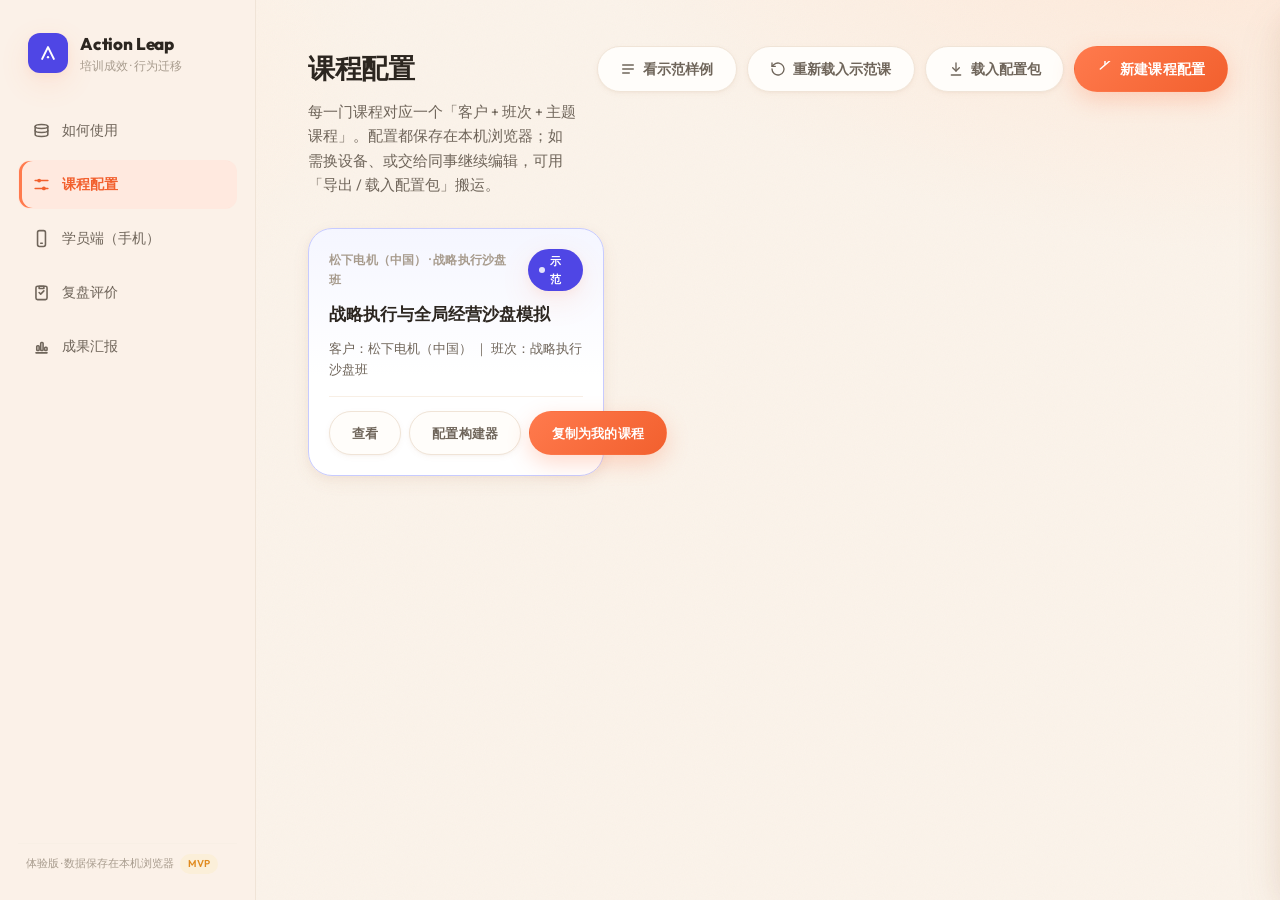
==== commit ae6fb05f: "UI 重皮肤：温暖消费品风（方向A）theme-warm.css 覆盖变量+组件，后台与学员端同框" ====
--- a/index.html
+++ b/index.html
@@ -821,7 +821,54 @@
   .wz-ai-foot{ display:flex; justify-content:flex-end; gap:10px; margin-top:6px; }
   .wz-dg-status{ font-size:12.5px; color:var(--ink-3); margin-top:10px; min-height:16px; }
   .wz-ai .field{ margin-bottom:12px; }
+
+  /* ===== 价值证明：逻辑链 + 指标趋势 ===== */
+  .rp-subhead{ font-size:13px; font-weight:800; color:var(--ink); margin:18px 0 12px; padding-left:11px; border-left:3px solid var(--brand); }
+  .muted{ color:var(--ink-3); font-size:12.5px; }
+  .hint{ display:block; font-size:11.5px; color:var(--ink-3); font-weight:400; margin-top:3px; }
+  /* 价值逻辑链 */
+  .vc-intro, .mt-intro{ font-size:13px; color:var(--ink-2); line-height:1.7; margin-bottom:12px; background:var(--surface-2); border:1px solid var(--line); border-radius:11px; padding:11px 13px; }
+  .vc-sc{ border:1px solid var(--line); border-radius:12px; padding:12px 14px; margin-bottom:12px; background:var(--surface); }
+  .vc-sc-t{ font-weight:700; font-size:13.5px; margin-bottom:8px; color:var(--ink); }
+  .vc-row{ display:flex; align-items:flex-start; gap:8px; padding:5px 0; font-size:13px; }
+  .vc-indent{ margin-left:14px; padding-left:12px; border-left:2px dashed var(--line); }
+  .vc-tag{ flex:0 0 auto; font-size:10.5px; font-weight:700; padding:2px 8px; border-radius:6px; color:#fff; }
+  .vc-tag.m{ background:#4338ca; }
+  .vc-tag.k{ background:#b45309; }
+  .vc-tag.mi{ background:#0f766e; }
+  .vc-tag.mt{ background:#b9791b; }
+  .vc-name{ color:var(--ink); line-height:1.5; }
+  .vc-target{ font-size:11.5px; color:var(--ink-3); margin-left:4px; }
+  /* 指标跟踪与趋势 */
+  .mt-card{ border:1px solid var(--line); border-radius:12px; padding:14px 16px; margin-bottom:14px; background:var(--surface); }
+  .mt-head{ display:flex; align-items:center; justify-content:space-between; gap:10px; }
+  .mt-title{ font-weight:700; font-size:14px; color:var(--ink); }
+  .mt-delta{ font-size:13px; font-weight:800; }
+  .mt-delta.up{ color:var(--success); }
+  .mt-delta.down{ color:#dc2626; }
+  .mt-target{ font-size:12px; color:var(--ink-3); margin-top:2px; }
+  .mt-chart-wrap{ margin:12px 0 4px; background:var(--surface-2); border:1px solid var(--line); border-radius:10px; padding:6px; }
+  .mt-chart{ width:100%; height:auto; display:block; }
+  .mt-chart-empty{ font-size:12.5px; color:var(--ink-3); background:var(--surface-2); border:1px dashed var(--line); border-radius:10px; padding:18px; text-align:center; }
+  .mt-edit{ margin-top:10px; border-top:1px dashed var(--line); padding-top:12px; }
+  .mt-edit-t{ font-size:12.5px; font-weight:700; color:var(--ink-2); margin-bottom:8px; }
+  .met-series-head{ display:flex; gap:6px; font-size:11px; color:var(--ink-3); margin-bottom:5px; padding:0 2px; }
+  .met-series-head span{ flex:1; } .met-series-head span:first-child{ flex:1.3; } .met-series-head span:nth-child(2){ flex:0.9; }
+  /* 多选区（方法支撑行为） */
+  .check-list{ display:flex; flex-direction:column; gap:8px; }
+  .rl-check{ display:flex; align-items:center; gap:8px; font-size:13px; color:var(--ink-2); cursor:pointer; }
+  .rl-check input{ width:16px; height:16px; accent-color:var(--brand); }
+  /* 向导内方法支撑行为 / 指标序列 */
+  .wz-supp{ display:flex; flex-wrap:wrap; align-items:center; gap:6px 12px; margin-top:6px; padding-top:6px; border-top:1px dashed var(--line); }
+  .wz-supp-t{ font-size:11.5px; color:var(--ink-3); font-weight:700; }
+  .wz-chk{ display:inline-flex; align-items:center; gap:5px; font-size:12px; color:var(--ink-2); }
+  .wz-chk input{ width:14px; height:14px; accent-color:var(--brand); }
+  .wz-series{ display:flex; flex-direction:column; gap:5px; margin-top:8px; }
+  .wz-ms-row{ display:flex; gap:6px; }
+  .wz-ms-row .in{ flex:1; }
+  .wz-muted{ font-size:12px; color:var(--ink-3); }
 </style>
+<link rel="stylesheet" href="theme-warm.css?v=12">
 </head>
 <body>
 <div class="app">
@@ -1223,11 +1270,11 @@
 
 <div class="toast" id="toast"></div>
 
-<script src="v2-core.js?v=10"></script>
-<script src="sample-data.js?v=10"></script>
-<script src="icons.js?v=10"></script>
-<script src="ai.js?v=10"></script>
-<script src="wizard.js?v=10"></script>
+<script src="v2-core.js?v=11"></script>
+<script src="sample-data.js?v=11"></script>
+<script src="icons.js?v=11"></script>
+<script src="ai.js?v=11"></script>
+<script src="wizard.js?v=11"></script>
 <script>
   // =====================================================================
   //  公共工具
@@ -1607,12 +1654,12 @@
   function renderSceneMetric(sc) {
     var m = sc.metric;
     var html = '<div class="scene-metric-area">';
-    if (m && m.name) {
+    if (m && (m.label || m.name)) {
       html += '<div class="section-banner acc-metric">' +
         '<span class="sb-ico"><svg viewBox="0 0 24 24" fill="none" stroke="currentColor" stroke-width="2" stroke-linecap="round" stroke-linejoin="round"><path d="M3 3v18h18"/><path d="M7 14l4-4 3 3 5-6"/></svg></span>' +
         '绩效指标' +
         '<span class="sb-sub">本场景最终要产出的业务结果</span></div>' +
-        '<div class="scene-metric-value">' + esc(m.name) + '</div>';
+        '<div class="scene-metric-value">' + esc(m.label || m.name) + '</div>';
       if (m.target) html += '<div class="scene-metric-detail">目标值：' + esc(m.target) + '</div>';
       if (m.baseline) html += '<div class="scene-metric-detail">当前基线：' + esc(m.baseline) + '</div>';
       if (m.desc) html += '<div class="scene-metric-detail">' + esc(m.desc) + '</div>';
@@ -1829,6 +1876,11 @@
     var m = methodId && sc ? (sc.methods || []).filter(function (x) { return x.id === methodId; })[0] : null;
     document.getElementById('item-modal-title').textContent = m ? '编辑方法工具' : '添加方法工具';
     var body = document.getElementById('item-modal-body');
+    var behOptions = (sc ? (sc.behaviors || []) : []).map(function (b) {
+      var checked = (m && m.supports && m.supports.indexOf(b.id) >= 0) ? 'checked' : '';
+      return '<label class="rl rl-check"><input type="checkbox" value="' + esc(b.id) + '" ' + checked + ' data-msupp /> <span>' +
+        esc((b.kind === 'key' ? '【关键】' : '') + (b.action || b.scene || '行为')) + '</span></label>';
+    }).join('') || '<span class="muted">该场景还没有高绩效行为，请先添加行为</span>';
     body.innerHTML = '<div class="field"><label>工具名称<span class="req">*</span></label>' +
       '<input class="in" id="f_m_name" value="' + esc(m ? m.name : '') + '" placeholder="例如：战略规划的全局流程" /></div>' +
       '<div class="field"><label>说明</label>' +
@@ -1836,27 +1888,54 @@
       '<div class="field"><label>使用步骤（每行一条）</label>' +
       '<textarea class="in" id="f_m_steps" rows="4" placeholder="每写一条步骤，回车换行">' + esc(m && m.steps ? m.steps.join('\n') : '') + '</textarea></div>' +
       '<div class="field"><label>预期产出</label>' +
-      '<input class="in" id="f_m_output" value="' + esc(m ? m.output : '') + '" placeholder="使用这个工具后会产出什么？" /></div>';
+      '<input class="in" id="f_m_output" value="' + esc(m ? m.output : '') + '" placeholder="使用这个工具后会产出什么？" /></div>' +
+      '<div class="field"><label>支撑哪些高绩效行为<span class="hint">（建立「方法 → 行为 → 指标」的因果链）</span></label>' +
+      '<div class="check-list">' + behOptions + '</div></div>';
     document.getElementById('item-overlay').classList.add('show');
   }
 
-  // ---- 场景级绩效指标表单（不变）----
+  // ---- 场景级绩效指标表单（v5：含时间序列录入 + 口径）----
+  function metricSeriesRow(s, i) {
+    s = s || {};
+    return '<div class="met-series-row" style="display:flex;gap:6px;margin-bottom:6px;align-items:center">' +
+      '<input class="in" data-ms-label placeholder="期次，如：第2周" value="' + esc(s.label || '') + '" style="flex:1.3;min-width:0" />' +
+      '<input class="in" data-ms-value placeholder="数值" value="' + esc(s.value != null ? s.value : '') + '" style="flex:0.9;min-width:0" />' +
+      '<input class="in" data-ms-note placeholder="备注（可选）" value="' + esc(s.note || '') + '" style="flex:2;min-width:0" />' +
+      '<button type="button" class="icon-btn danger" data-ms-del title="删除这期"><svg width="13" height="13" viewBox="0 0 24 24" fill="none" stroke="currentColor" stroke-width="2" stroke-linecap="round" stroke-linejoin="round"><path d="M3 6h18"/><path d="M8 6V4h8v2"/><path d="M6 6l1 14h10l1-14"/></svg></button>' +
+      '</div>';
+  }
   function openSceneMetricForm(sceneId) {
     itemFormField = 'scene_metric'; itemFormId = sceneId;
     var sc = findScene(sceneId);
     var m = sc ? sc.metric : null;
     document.getElementById('item-modal-title').textContent = m ? '编辑绩效指标' : '设置绩效指标';
     var body = document.getElementById('item-modal-body');
+    var seriesRows = (m && m.series && m.series.length)
+      ? m.series.map(function (s) { return metricSeriesRow(s); }).join('')
+      : metricSeriesRow({ label: '训前基线', value: '', note: '' });
     body.innerHTML =
       '<div class="field"><label>指标名称<span class="req">*</span></label>' +
-        '<input class="in" id="f_met_name" value="' + esc(m ? m.name : '') + '" placeholder="例如：战略执行计划完成度" /></div>' +
-      '<div class="grid-2"><div class="field"><label>当前基线</label>' +
+        '<input class="in" id="f_met_name" value="' + esc(m ? (m.label || m.name) : '') + '" placeholder="例如：战略执行计划完成度" /></div>' +
+      '<div class="grid-2"><div class="field"><label>目标值</label>' +
+        '<input class="in" id="f_met_target" value="' + esc(m ? m.target : '') + '" placeholder="期望达到什么" /></div>' +
+        '<div class="field"><label>计量单位</label>' +
+        '<input class="in" id="f_met_unit" value="' + esc(m ? m.unit : '') + '" placeholder="如：分 / % / 万元" /></div></div>' +
+      '<div class="grid-2"><div class="field"><label>当前基线（文字说明）</label>' +
         '<input class="in" id="f_met_baseline" value="' + esc(m ? m.baseline : '') + '" placeholder="现状是什么" /></div>' +
-        '<div class="field"><label>目标值</label>' +
-        '<input class="in" id="f_met_target" value="' + esc(m ? m.target : '') + '" placeholder="期望达到什么" /></div></div>' +
+        '<div class="field"><label>口径说明</label>' +
+        '<input class="in" id="f_met_caliber" value="' + esc(m ? m.caliber : '') + '" placeholder="这个指标怎么算、谁来评" /></div></div>' +
+      '<div class="field"><label>时间序列<span class="hint">（训前基线 → 训后各期，HR 在复盘/汇报页持续录入）</span></label>' +
+        '<div class="met-series-head"><span>期次</span><span>数值</span><span>备注</span><span></span></div>' +
+        '<div id="met_series">' + seriesRows + '</div>' +
+        '<button type="button" class="btn btn-ghost btn-sm" id="met_add_series">+ 添加一期</button></div>' +
       '<div class="field"><label>说明</label>' +
         '<textarea class="in" id="f_met_desc" rows="2" placeholder="这个指标衡量什么，怎么算达标">' + esc(m ? m.desc : '') + '</textarea></div>';
     document.getElementById('item-overlay').classList.add('show');
+    var box = document.getElementById('met_series');
+    box.onclick = function (e) { var del = e.target.closest('[data-ms-del]'); if (del) del.closest('.met-series-row').remove(); };
+    document.getElementById('met_add_series').onclick = function () {
+      box.insertAdjacentHTML('beforeend', metricSeriesRow({}));
+    };
   }
 
   // ---- 统一保存逻辑（v5）----
@@ -1917,6 +1996,8 @@
       var stepsStr = document.getElementById('f_m_steps').value;
       m.steps = stepsStr ? stepsStr.split('\n').map(function (s) { return s.trim(); }).filter(function (s) { return s; }) : [];
       m.output = document.getElementById('f_m_output').value.trim();
+      m.supports = [];
+      document.querySelectorAll('#item-modal-body [data-msupp]:checked').forEach(function (cb) { m.supports.push(cb.value); });
       saveBuilder();
       document.getElementById('item-overlay').classList.remove('show');
       renderBuilder();
@@ -1928,10 +2009,21 @@
       var scm2 = findScene(id);
       if (!scm2) { toast('找不到场景', 'err'); return; }
       scm2.metric = scm2.metric || {};
+      scm2.metric.label = metName;
       scm2.metric.name = metName;
       scm2.metric.baseline = document.getElementById('f_met_baseline').value.trim();
       scm2.metric.target = document.getElementById('f_met_target').value.trim();
+      scm2.metric.unit = document.getElementById('f_met_unit').value.trim();
+      scm2.metric.caliber = document.getElementById('f_met_caliber').value.trim();
       scm2.metric.desc = document.getElementById('f_met_desc').value.trim();
+      var ser = [];
+      document.querySelectorAll('#item-modal-body .met-series-row').forEach(function (row) {
+        var label = row.querySelector('[data-ms-label]').value.trim();
+        var val = row.querySelector('[data-ms-value]').value.trim();
+        var note = row.querySelector('[data-ms-note]').value.trim();
+        if (label || val) ser.push({ label: label, value: val, note: note });
+      });
+      scm2.metric.series = ser;
       saveBuilder();
       document.getElementById('item-overlay').classList.remove('show');
       renderBuilder();
@@ -2614,18 +2706,133 @@
           return '<div class="rp-play"><span class="tag">' + esc(p.tag) + '</span><div><div class="pb-b">' + esc(p.title) + '</div><div class="pb-t">' + esc(p.text) + '</div><div class="pb-src">' + esc(p.src) + '</div></div></div>';
         }).join('') : '<div class="rp-empty">暂无可提炼的亮点。鼓励学员多打卡、多记录，亮点会自动浮现。</div>') + '</div>';
 
-      var sec4 = RP.secHead('4', '逻辑 · 培训价值证据链', '') + RP.buildChainHTML(course, students, allSubs, reviews) + '</div>';
+      var sec4 = RP.secHead('4', '逻辑 · 价值证明', '') +
+        RP.subHead('价值逻辑链（方法 → 行为 → 指标）') + RP.renderValueChain(course) +
+        RP.subHead('指标跟踪与长期趋势') + RP.renderMetricTracking(course) +
+        RP.subHead('培训价值证据链校验') + RP.buildChainHTML(course, students, allSubs, reviews) + '</div>';
 
       v.innerHTML = head + sec1 + sec2 + sec3 + sec4;
 
       document.getElementById('rp-export').onclick = function () { RP.exportHTML(course, students, allSubs, reviews, synth); };
       document.getElementById('rp-copy').onclick = function () { RP.copyText(course, students, allSubs, reviews, synth); };
+      // 指标跟踪录入交互（HR 持续录入各期数值）
+      document.querySelectorAll('[data-mt-add]').forEach(function (btn) {
+        btn.onclick = function () {
+          var box = document.querySelector('.mt-series[data-sc="' + btn.dataset.mtAdd + '"]');
+          if (box) box.insertAdjacentHTML('beforeend', metricSeriesRow({}));
+        };
+      });
+      document.querySelectorAll('[data-mt-save]').forEach(function (btn) {
+        btn.onclick = function () {
+          var scId = btn.dataset.mtSave;
+          var course2 = ALV2.store.get(RP.sku, 'config', null);
+          var sc = (course2.scenarios || []).filter(function (x) { return x.id === scId; })[0];
+          if (!sc) return;
+          sc.metric = sc.metric || {};
+          var box = document.querySelector('.mt-series[data-sc="' + scId + '"]');
+          var ser = [];
+          box.querySelectorAll('.met-series-row').forEach(function (row) {
+            var label = row.querySelector('[data-ms-label]').value.trim();
+            var val = row.querySelector('[data-ms-value]').value.trim();
+            var note = row.querySelector('[data-ms-note]').value.trim();
+            if (label || val) ser.push({ label: label, value: val, note: note });
+          });
+          sc.metric.series = ser;
+          ALV2.store.set(RP.sku, 'config', course2);
+          RP.renderView();
+          toast('指标已保存', 'ok');
+        };
+      });
     },
     secHead: function (n, title, ai) {
       var cat = {1:'框架 · Framework',2:'流程 · Flow',3:'亮点 · Highlights',4:'逻辑 · Logic'}[n] || '';
       return '<div class="rp-sec"><div class="rp-sec-h"><div class="rp-sec-n">' + n + '</div>' +
         '<div class="rp-sec-tx"><div class="rp-eyebrow">' + cat + '</div><h2>' + esc(title) + '</h2></div>' +
         (ai ? '<span class="ai">' + esc(ai) + '</span>' : '') + '</div>';
+    },
+    subHead: function (t) { return '<div class="rp-subhead">' + esc(t) + '</div>'; },
+    /* === 价值逻辑链：方法 → 行为 → 指标 的因果展示 === */
+    renderValueChain: function (course) {
+      var chains = ALV2.valueChain(course);
+      if (!chains.length) return '<div class="rp-empty">尚未配置场景，无法生成价值逻辑链。</div>';
+      var html = '<div class="vc-intro">从「课程方法工具」到「高绩效行为」再到「业务绩效指标」的因果链——回答高层最关心的「钱花得值不值」。</div>';
+      chains.forEach(function (c) {
+        var sc = c.scenario; var metric = c.metric || {}; var methods = c.methods || [];
+        html += '<div class="vc-sc"><div class="vc-sc-t">' + esc(sc.name) + '</div>';
+        if (methods.length) {
+          methods.forEach(function (me) {
+            html += '<div class="vc-row"><span class="vc-tag m">方法</span><span class="vc-name">' + esc(me.name) + '</span></div>';
+            var sups = me.supports || [];
+            if (sups.length) {
+              sups.forEach(function (b) {
+                html += '<div class="vc-row vc-indent"><span class="vc-tag ' + (b.kind === 'key' ? 'k' : 'mi') + '">' + (b.kind === 'key' ? '关键' : '微') + '</span><span class="vc-name">' + esc(b.action || '行为') + '</span></div>';
+              });
+            } else {
+              html += '<div class="vc-row vc-indent muted">（未指定支撑的行为 —— 请在配置端方法工具里勾选）</div>';
+            }
+          });
+        } else {
+          html += '<div class="vc-row muted">（该场景暂无方法工具）</div>';
+        }
+        if (metric.label || metric.name) {
+          html += '<div class="vc-row"><span class="vc-tag mt">指标</span><span class="vc-name">' + esc(metric.label || metric.name) +
+            (metric.target ? ' <span class="vc-target">目标：' + esc(metric.target) + '</span>' : '') + '</span></div>';
+        }
+        html += '</div>';
+      });
+      return html;
+    },
+    /* === 指标跟踪与长期趋势（HR 持续录入 + SVG 趋势图）=== */
+    renderMetricTracking: function (course) {
+      var scs = course.scenarios || [];
+      if (!scs.length) return '<div class="rp-empty">尚未配置场景指标。</div>';
+      var html = '<div class="mt-intro">HR 在此持续录入各期指标数值，系统自动生成趋势图——向组织证明培训带来的长期绩效改善。</div>';
+      scs.forEach(function (sc) {
+        var m = sc.metric || {};
+        if (!(m.label || m.name)) return;
+        var tr = ALV2.metricTrend(sc);
+        html += '<div class="mt-card" data-mt-sc="' + esc(sc.id) + '">';
+        html += '<div class="mt-head"><div class="mt-title">' + esc(m.label || m.name) + '</div>';
+        if (tr.hasData) {
+          var arrow = tr.delta > 0 ? '▲' : (tr.delta < 0 ? '▼' : '—');
+          var cls = tr.delta > 0 ? 'up' : (tr.delta < 0 ? 'down' : '');
+          html += '<div class="mt-delta ' + cls + '">' + arrow + ' ' + (tr.delta > 0 ? '+' : '') + tr.delta + (m.unit ? (' ' + m.unit) : '') +
+            (tr.deltaPct != null ? '（' + (tr.deltaPct > 0 ? '+' : '') + tr.deltaPct.toFixed(0) + '%）' : '') + '</div>';
+        }
+        html += '</div>';
+        if (m.target) html += '<div class="mt-target">目标：' + esc(m.target) + '</div>';
+        html += RP.trendChart(sc);
+        html += '<div class="mt-edit"><div class="mt-edit-t">录入 / 更新各期数值</div>' +
+          '<div class="met-series-head"><span>期次</span><span>数值</span><span>备注</span><span></span></div>' +
+          '<div class="mt-series" data-sc="' + esc(sc.id) + '">' +
+          (tr.labels.length ? tr.labels.map(function (l, idx) { return metricSeriesRow({ label: l, value: tr.values[idx], note: tr.notes[idx] }); }).join('') : metricSeriesRow({ label: '训前基线', value: '', note: '' })) +
+          '</div>' +
+          '<div style="display:flex;gap:8px;margin-top:8px">' +
+          '<button type="button" class="btn btn-ghost btn-sm" data-mt-add="' + esc(sc.id) + '">+ 添加一期</button>' +
+          '<button type="button" class="btn btn-primary btn-sm" data-mt-save="' + esc(sc.id) + '">保存本指标</button>' +
+          '</div></div>';
+        html += '</div>';
+      });
+      return html;
+    },
+    trendChart: function (sc) {
+      var tr = ALV2.metricTrend(sc);
+      if (!tr.hasData) return '<div class="mt-chart-empty">录入至少两期数值后，此处显示趋势图。</div>';
+      var W = 680, H = 180, pad = 34;
+      var coords = tr.points.map(function (p) {
+        return [pad + p.x / 100 * (W - pad * 2), pad / 2 + p.y / 100 * (H - pad)];
+      });
+      var poly = coords.map(function (c) { return c[0].toFixed(1) + ',' + c[1].toFixed(1); }).join(' ');
+      var svg = '<svg class="mt-chart" viewBox="0 0 ' + W + ' ' + H + '" preserveAspectRatio="xMidYMid meet" xmlns="http://www.w3.org/2000/svg">';
+      svg += '<line x1="' + pad + '" y1="' + (H - pad / 2) + '" x2="' + (W - pad) + '" y2="' + (H - pad / 2) + '" stroke="#e8ecf3" stroke-width="1"/>';
+      svg += '<polyline points="' + poly + '" fill="none" stroke="#4f46e5" stroke-width="2.5" stroke-linecap="round" stroke-linejoin="round"/>';
+      coords.forEach(function (c, i) {
+        svg += '<circle cx="' + c[0].toFixed(1) + '" cy="' + c[1].toFixed(1) + '" r="4" fill="#4f46e5"/>';
+        svg += '<text x="' + c[0].toFixed(1) + '" y="' + (c[1] - 10).toFixed(1) + '" font-size="11" fill="#1a2233" text-anchor="middle">' + esc(String(tr.values[i]) + (tr.unit ? tr.unit : '')) + '</text>';
+        svg += '<text x="' + c[0].toFixed(1) + '" y="' + (H - pad / 2 + 16).toFixed(1) + '" font-size="10" fill="#8a93a6" text-anchor="middle">' + esc(tr.labels[i]) + '</text>';
+      });
+      svg += '</svg>';
+      return '<div class="mt-chart-wrap">' + svg + '</div>';
     },
     kpi: function (n, l, ok) {
       return '<div class="rp-kpi' + (ok ? ' ok' : '') + '"><div class="n">' + esc(n) + '</div><div class="l">' + esc(l) + '</div></div>';
@@ -2648,8 +2855,8 @@
         var chips = '';
         (sc.methods || []).forEach(function (m) { chips += '<span class="rp-chip m">' + esc(m.name) + '</span>'; });
         if (chips) html += '<div class="rp-chips">' + chips + '</div>';
-        if (sc.metric && (sc.metric.name || sc.metric.target)) {
-          html += '<div class="rp-metric"><span class="k">场景指标</span>：<b>' + esc(sc.metric.name || '未命名') + '</b>'
+        if (sc.metric && (sc.metric.label || sc.metric.name || sc.metric.target)) {
+          html += '<div class="rp-metric"><span class="k">场景指标</span>：<b>' + esc(sc.metric.label || sc.metric.name || '未命名') + '</b>'
             + (sc.metric.target ? ' · 目标 ' + esc(sc.metric.target) : '')
             + (sc.metric.caliber ? ' · 口径 ' + esc(sc.metric.caliber) : '') + '</div>';
         }
@@ -2820,7 +3027,15 @@
         '.rp-narr{background:#f6f4ff;border:1px solid #e2defb;border-radius:12px;padding:13px 15px;font-size:13.5px;line-height:1.75;margin-bottom:14px}' + '.rp-narr b{color:#4338ca}' +
         '.rp-sub-t{font-size:13px;font-weight:700;color:#5b6478;margin:12px 0 8px}' +
         '.chain-check{margin-bottom:10px}' + '.chain-step{display:flex;gap:10px}' + '.chain-dot{width:24px;height:24px;border-radius:50%;background:#4f46e5;color:#fff;font-weight:800;display:flex;align-items:center;justify-content:center;flex:0 0 24px}' +
-        '.chain-label{font-weight:700}' + '.chain-content{font-size:13px;color:#5b6478;margin:3px 0}' + '.chain-evidence{margin-top:4px}' + '.chain-ev-item{font-size:12px;color:#5b6478;display:flex;gap:6px;align-items:center}' + '.chain-status{font-size:11px;padding:2px 8px;border-radius:999px;background:#eef0ff;color:#4338ca;margin-left:auto}' +
+        '.chain-label{font-weight:700}' + '.chain-content{font-size:13px;color:#5b6478;margin:3px 0}' + '.chain-evidence{margin-top:4px}' + '.chain-ev-item{font-size:12px;color:#5b6478;display:flex;gap:6px;align-items:center}' +         '.chain-status{font-size:11px;padding:2px 8px;border-radius:999px;background:#eef0ff;color:#4338ca;margin-left:auto}' +
+        '.rp-subhead{font-size:13px;font-weight:800;margin:18px 0 12px;border-left:3px solid #4f46e5;padding-left:11px}' +
+        '.vc-sc,.mt-card{border:1px solid #e8ecf3;border-radius:12px;padding:12px 14px;margin-bottom:12px;page-break-inside:avoid}' +
+        '.vc-sc-t,.mt-title{font-weight:700}' + '.vc-row{display:flex;gap:8px;padding:5px 0;font-size:13px}' +
+        '.vc-indent{margin-left:14px;padding-left:12px;border-left:2px dashed #e8ecf3}' +
+        '.vc-tag{font-size:10.5px;font-weight:700;padding:2px 8px;border-radius:6px;color:#fff}' +
+        '.vc-tag.m{background:#4338ca}.vc-tag.k{background:#b45309}.vc-tag.mi{background:#0f766e}.vc-tag.mt{background:#b9791b}' +
+        '.mt-head{display:flex;justify-content:space-between;align-items:center}' + '.mt-delta{font-weight:800}.mt-delta.up{color:#15a36e}.mt-delta.down{color:#dc2626}' +
+        '.mt-chart-wrap{border:1px solid #e8ecf3;border-radius:10px;padding:6px;margin:12px 0}' + '.mt-chart{width:100%;height:auto}' +
         '@media print{body{padding:14px 18px}} button{display:none}' +
         '</style></head><body>' + conte +
         '<scr' + 'ipt>window.onload=function(){setTimeout(function(){window.print();},300);};</scr' + 'ipt>' +
@@ -2847,7 +3062,7 @@
           lines.push('   - ' + (b.kind === 'key' ? '【关键】' : '') + (b.action || '行为') + (sub ? '（' + sub + '）' : ''));
         });
         if (sc.methods && sc.methods.length) lines.push('   - 方法工具：' + sc.methods.map(function (m) { return m.name; }).join('、'));
-        if (sc.metric && sc.metric.name) lines.push('   - 场景指标：' + sc.metric.name + (sc.metric.target ? '（目标 ' + sc.metric.target + '）' : ''));
+        if (sc.metric && (sc.metric.label || sc.metric.name)) lines.push('   - 场景指标：' + (sc.metric.label || sc.metric.name) + (sc.metric.target ? '（目标 ' + sc.metric.target + '）' : ''));
       });
       lines.push('');
       lines.push('## 二、流程（学习落地）');
@@ -2865,7 +3080,32 @@
       lines.push(synth.narrative.replace(/<b>|<\/b>/g, ''));
       synth.playbook.forEach(function (p) { lines.push('   - 【' + p.tag + '】' + p.title + '：' + p.text + '（' + p.src + '）'); });
       lines.push('');
-      lines.push('## 四、逻辑（培训价值证据链）');
+      lines.push('## 四、逻辑（培训价值与绩效改善）');
+      lines.push('### 4.1 价值逻辑链（方法 → 行为 → 指标）');
+      ALV2.valueChain(course).forEach(function (c) {
+        lines.push('   - 场景：' + (c.scenario.name || '（未命名）'));
+        (c.methods || []).forEach(function (me) {
+          if (!me.supports || !me.supports.length) return;
+          var acts = me.supports.map(function (b) { return b.action || '行为'; }).join('；');
+          lines.push('     · 方法「' + me.name + '」支撑行为：' + acts);
+        });
+        var ml = (c.metric && (c.metric.label || c.metric.name));
+        if (ml) lines.push('     · 指标：' + ml + (c.metric.target ? '（目标 ' + c.metric.target + '）' : ''));
+      });
+      lines.push('### 4.2 指标跟踪与长期趋势');
+      (course.scenarios || []).forEach(function (sc) {
+        var m = sc.metric || {};
+        if (!(m.label || m.name)) return;
+        var tr = ALV2.metricTrend(sc);
+        if (tr.hasData) {
+          lines.push('   - ' + (m.label || m.name) + '：' + tr.baseline + (m.unit ? m.unit : '') + ' → ' + tr.current + (m.unit ? m.unit : '') +
+            '（' + (tr.delta > 0 ? '+' : '') + tr.delta + (tr.deltaPct != null ? '，' + (tr.deltaPct > 0 ? '+' : '') + tr.deltaPct.toFixed(0) + '%' : '') + '）');
+          lines.push('     各期：' + tr.labels.map(function (l, i) { return l + ' ' + tr.values[i] + (m.unit ? m.unit : ''); }).join(' → '));
+        } else {
+          lines.push('   - ' + (m.label || m.name) + '：尚未录入时间序列数据');
+        }
+      });
+      lines.push('### 4.3 培训价值证据链');
       var ec = course.evidenceChain || {};
       ['spentWhat', 'changedWhat', 'producedWhat', 'earnedWhat'].forEach(function (k, i) {
         var lbl = ['投入了什么', '改变了什么', '产出了什么', '贡献了什么'][i];
@@ -2946,7 +3186,7 @@
       return { behaviorId: o.behaviorId, scene: o.b.scene, challenge: o.b.challenge, action: o.b.action, submission: subFor(subs, o.behaviorId) || {} };
     });
     var microSubmissions = subs.filter(function (s) { var o = fbMap[s.behaviorId]; return !o || o.kind !== 'key'; });
-    var metricLabel = (course.scenarios && course.scenarios[0] && course.scenarios[0].metric && course.scenarios[0].metric.name) || '';
+    var metricLabel = (course.scenarios && course.scenarios[0] && course.scenarios[0].metric && (course.scenarios[0].metric.label || course.scenarios[0].metric.name)) || '';
     var reviewCtx = { keyBehaviors: keyBehaviors, microSubmissions: microSubmissions, metricLabel: metricLabel };
     var aiConfig = (course.aiConfig && course.aiConfig.apiKey) ? course.aiConfig : null;
     if (!aiConfig) { toast('尚未配置 AI Key（设置 → AI 起草），无法生成建议', 'warn'); return; }
--- a/design-system.css
+++ b/design-system.css
@@ -269,3 +269,6 @@
   .t-h2 { font-size: var(--fs-xl); }
   .t-h3 { font-size: var(--fs-lg); }
 }
+
+/* 学员端：行为卡上的场景指标提示（强化 行为→绩效 关联认知） */
+.metric-hint{ font-size:12px; color:#4f46e5; background:#eef0ff; border:1px solid #d9dbfb; border-radius:8px; padding:6px 9px; margin-top:6px; line-height:1.5; }
--- a/theme-warm.css
+++ b/theme-warm.css
@@ -0,0 +1,146 @@
+/* ============================================================
+   Action Leap V2 · 温暖消费品风主题 (Direction A)
+   作用：覆盖 index.html / student.html 内联 <style> 的变量与组件样式
+   链接位置：必须放在各页 <style> 之后、</head> 之前（后定义者胜出）
+   设计基调：奶油暖底 + 珊瑚橙主行动色 + 靛蓝品牌点缀
+            大圆角柔影卡片 · 大胶囊按钮 · 慷慨留白 · 友好线性图标
+   ============================================================ */
+
+:root{
+  /* ---- 暖中性基底（奶油/蜜桃，告别冷灰）---- */
+  --bg:#FBF3EA; --surface:#FFFDFA; --surface-2:#FBF1E8;
+  --ink:#2C2620; --ink-2:#6F655A; --ink-3:#A89C8E;
+  --line:#F0E4D7; --line-2:#F8EFE5;
+
+  /* ---- 珊瑚橙：主行动色（温暖、亲和、C端感）---- */
+  --primary:#FF7A4D; --primary-600:#F2602E; --primary-soft:#FFE9DF; --primary-ring:rgba(255,122,77,.22);
+
+  /* ---- 语义色（暖调）---- */
+  --success:#2FAE7A; --success-soft:#E4F6EE;
+  --warn:#E08A1E;    --warn-soft:#FBEFD9;
+  --danger:#E5614F;  --danger-soft:#FCE6E1;
+
+  /* ---- 品牌靛蓝（仅作身份/深度点缀，保留品牌资产）---- */
+  --brand:#4F46E5; --brand-deep:#4338CA; --brand-soft:#EEF0FF;
+  --brand-50:#F5F6FF; --brand-line:#C7CBFF; --brand-glow:rgba(79,70,229,.16);
+
+  /* ---- 大圆角（消费品质感）---- */
+  --r:24px; --r-sm:16px; --r-md:18px; --r-lg:22px; --r-xl:28px; --r-full:999px;
+
+  /* ---- 柔影（暖棕调，告别冷蓝硬影）---- */
+  --shadow-sm:0 2px 8px rgba(150,95,55,.05),0 6px 18px rgba(150,95,55,.07);
+  --shadow-md:0 8px 24px rgba(150,95,55,.08),0 20px 48px rgba(150,95,55,.10);
+  --shadow-lg:0 16px 40px rgba(150,95,55,.12),0 36px 80px rgba(150,95,55,.16);
+  --sh-xs:0 1px 2px rgba(150,95,55,.04),0 2px 6px rgba(150,95,55,.05);
+  --sh-sm:0 2px 8px rgba(150,95,55,.05),0 8px 20px rgba(150,95,55,.07);
+  --sh-md:0 4px 14px rgba(150,95,55,.07),0 18px 40px rgba(150,95,55,.10);
+  --sh-lg:0 8px 24px rgba(150,95,55,.10),0 30px 70px rgba(150,95,55,.14);
+  --sh-brand:0 10px 30px rgba(255,122,77,.12),0 3px 8px rgba(255,122,77,.08);
+
+  /* 字体保持 Outfit + 中文系统字体（圆润友好） */
+  --font-sans:"Outfit",-apple-system,BlinkMacSystemFont,"SF Pro Text","PingFang SC","Microsoft YaHei","Helvetica Neue",sans-serif;
+}
+
+/* ====================== 暖底渐变（替换冷调光晕）====================== */
+body{
+  background-color:var(--bg);
+  background-image:
+    radial-gradient(1200px 620px at 100% -12%, #FFE7D6, transparent 58%),
+    radial-gradient(940px 540px at -10% 8%, #FFEFE0, transparent 55%);
+  background-attachment:fixed;
+}
+
+/* ====================== 按钮：大胶囊 + 珊瑚橙 ====================== */
+.btn{ border-radius:var(--r-full); padding:11px 22px; font-weight:600; letter-spacing:.01em; }
+.btn-primary{
+  background:linear-gradient(135deg,var(--primary),var(--primary-600));
+  color:#fff; box-shadow:0 8px 22px rgba(255,122,77,.28);
+}
+.btn-primary:hover{ transform:translateY(-2px); box-shadow:0 12px 30px rgba(255,122,77,.34); }
+.btn-ghost{ background:var(--surface); color:var(--ink-2); border-color:var(--line); }
+.btn-ghost:hover{ border-color:var(--primary); color:var(--primary-600); transform:translateY(-1px); }
+.btn-success{ background:var(--success); color:#fff; }
+.btn-danger{ color:var(--danger); border-color:#f6cfc8; background:var(--surface); }
+
+/* ====================== 侧边导航：选中态转暖 ====================== */
+.nav-item.active{
+  background:var(--primary-soft); color:var(--primary-600); font-weight:700;
+  box-shadow:inset 3px 0 0 var(--primary);
+}
+.nav-item:hover{ background:var(--surface-2); color:var(--ink); }
+/* 侧边栏暖化为浅暖底，告别生硬白柱 */
+.sidebar{ background:var(--surface-2); border-right:1px solid var(--line); }
+
+/* ====================== 卡片：大圆角 + 柔影（统一消费品质感）====================== */
+.card,.course-card,.loop-card,.modal,.drawer,.rv-student-card,.rv-summary-card,
+.map-card,.prog-card,.rule-c,.task-block,.scene-metric-area,.evidence-section,
+.ev-step,.chain-check,.form-card,.st-identity,.habit-card,.section-banner{
+  border-radius:var(--r);
+  box-shadow:var(--shadow-md);
+  border-color:var(--line);
+}
+.card-hover:hover{ transform:translateY(-3px); box-shadow:var(--shadow-lg); border-color:var(--primary-soft); }
+
+/* 模态/抽屉更圆润 */
+.modal{ border-radius:var(--r-xl); }
+.drawer{ border-radius:var(--r-xl) 0 0 var(--r-xl); }
+
+/* ====================== 进度/强调色统一为珊瑚橙 ====================== */
+.bar > i{ background:linear-gradient(90deg,var(--primary),var(--primary-600)); }
+.ring{ background:conic-gradient(var(--primary) calc(var(--p) * 1%), var(--line) 0); }
+.prog-num{ color:var(--primary-600); }
+.rv-stat-num{ color:var(--primary-600); }
+.rv-avatar{ background:var(--primary-soft); color:var(--primary-600); }
+.bi-dot{ background:var(--primary); }
+.habit-dot{ background:var(--primary); }
+
+/* ====================== 硬码强调色（原靛蓝/红）→ 暖调 ====================== */
+.scene-metric-label{ color:var(--primary-600); }
+.scene-metric-value{ color:var(--primary-600); }
+.celebrate-title{ color:var(--primary-600); }
+.loop-eyebrow{ color:var(--primary-600); }
+.ev-head{ background:linear-gradient(135deg,#FCE9E4,#FCE7E1); border-color:rgba(229,97,79,.25); }
+.ev-head-title{ color:var(--danger); }
+.ev-step{ border-color:rgba(229,97,79,.20); }
+.ev-step-label{ color:var(--danger); }
+.ev-link-q{ color:var(--danger); }
+.ev-arrow{ color:var(--danger); }
+
+/* 胶囊标签更圆润 */
+.badge-sample,.status,.pill{ border-radius:var(--r-full); }
+
+/* ====================== 学员手机端（student.html）暖化 ====================== */
+.phone{
+  border-radius:38px;
+  box-shadow:0 0 0 1px var(--line),0 36px 90px rgba(150,95,55,.18);
+  background:var(--surface);
+}
+/* 顶部导航条暖化（student 用 .topbar） */
+.topbar{ background:rgba(255,253,250,.86); backdrop-filter:blur(14px); border-bottom:1px solid var(--line-2); }
+/* 行为卡 / 区块卡：大圆角柔影 */
+.block,.behavior,.habit-card,.j-top,.cele-box,.map-card,.course-card{
+  border-radius:var(--r); box-shadow:var(--shadow-sm); border-color:var(--line);
+}
+/* 旅程进度条珊瑚橙 */
+.j-fill,.progress > i,.bar > i{ background:linear-gradient(90deg,var(--primary),var(--primary-600)); }
+/* 庆祝层暖色 */
+.cele-box{ background:var(--surface); border-radius:var(--r-xl); }
+.cele-title{ color:var(--primary-600); }
+
+/* ====================== 暗色模式（暖调兜底，避免冷蓝）====================== */
+[data-theme="dark"]{
+  --bg:#1E1A17; --surface:#26211C; --surface-2:#2E2823;
+  --ink:#F3ECE4; --ink-2:#C3B6A8; --ink-3:#8C8175;
+  --line:#3A332C; --line-2:#2E2823;
+  --primary:#FF8C5E; --primary-600:#F2703C; --primary-soft:#3A2A22;
+  --brand:#8B83F0; --brand-soft:#23203E;
+  --shadow-sm:0 2px 8px rgba(0,0,0,.4),0 6px 18px rgba(0,0,0,.5);
+  --shadow-md:0 8px 24px rgba(0,0,0,.45),0 20px 48px rgba(0,0,0,.55);
+  --shadow-lg:0 16px 40px rgba(0,0,0,.5),0 36px 80px rgba(0,0,0,.6);
+}
+[data-theme="dark"] body{
+  background-color:var(--bg);
+  background-image:
+    radial-gradient(1200px 620px at 100% -12%, #3A2A22, transparent 58%),
+    radial-gradient(940px 540px at -10% 8%, #2E2823, transparent 55%);
+}
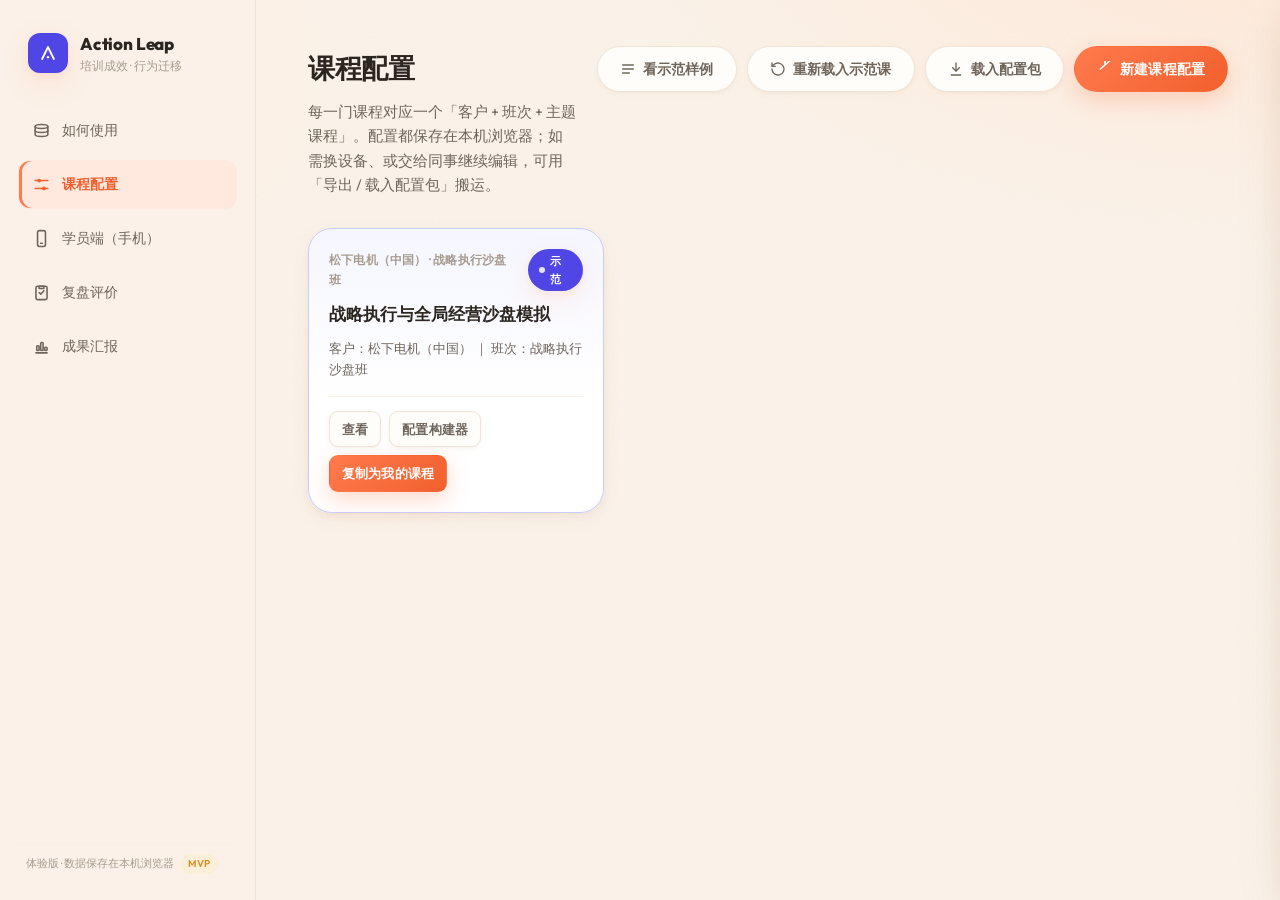
==== commit 4df7f32b: "成果汇报 P4：AI 高层简报（两页 A4 · PDF 打印） - ai.js 新增 ALV2.ai.reportDraft：JSON mode 调 LLM 输出结构化高层报告 - 新建 report" ====
--- a/index.html
+++ b/index.html
@@ -1270,11 +1270,12 @@
 
 <div class="toast" id="toast"></div>
 
-<script src="v2-core.js?v=11"></script>
-<script src="sample-data.js?v=11"></script>
-<script src="icons.js?v=11"></script>
-<script src="ai.js?v=11"></script>
-<script src="wizard.js?v=11"></script>
+<script src="v2-core.js?v=13"></script>
+<script src="sample-data.js?v=13"></script>
+<script src="icons.js?v=13"></script>
+<script src="ai.js?v=13"></script>
+<script src="report.js?v=13"></script>
+<script src="wizard.js?v=13"></script>
 <script>
   // =====================================================================
   //  公共工具
@@ -2693,7 +2694,8 @@
         '<span>提交：<b>' + allSubs.length + '</b> 次</span></div></div>' +
         '<div class="rp-actions">' +
         '<button class="btn btn-ghost btn-sm" id="rp-copy">' + AL.icon('copy',{size:16,cls:'al-ic'}) + ' 复制文字版</button>' +
-        '<button class="btn btn-primary btn-sm" id="rp-export">' + AL.icon('export',{size:16,cls:'al-ic'}) + ' 导出汇报件</button>' +
+        '<button class="btn btn-primary btn-sm" id="rp-report" title="调 AI 一键生成 1–2 页 A4 高层简报，自动弹出打印窗口">' + AL.icon('ai',{size:16,cls:'al-ic'}) + ' 生成 AI 高层简报</button>' +
+        '<button class="btn btn-ghost btn-sm" id="rp-export" title="原 HTML 兜底（打印整个页面）">' + AL.icon('export',{size:16,cls:'al-ic'}) + ' HTML 兜底</button>' +
         '</div></div>';
 
       var sec1 = RP.secHead('1', '框架 · 课程设计闭环', '') + RP.renderFramework(course) + '</div>';
@@ -2713,6 +2715,23 @@
 
       v.innerHTML = head + sec1 + sec2 + sec3 + sec4;
 
+      document.getElementById('rp-report').onclick = function () {
+        var btn = this;
+        var oldHTML = btn.innerHTML;
+        btn.disabled = true;
+        btn.innerHTML = AL.icon('ai',{size:16,cls:'al-ic'}) + ' AI 生成中…';
+        ALV2.report.generate(course.sku).then(function () {
+          toast('已生成 · 浏览器打印窗口已弹出（可另存为 PDF）', 'ok');
+          btn.disabled = false; btn.innerHTML = oldHTML;
+        }).catch(function (err) {
+          btn.disabled = false; btn.innerHTML = oldHTML;
+          if (err && err.code === 'NO_KEY') {
+            toast(err.message + '（点配置构建器 → AI 设置 可填入 Key）', 'err', 4500);
+          } else {
+            toast((err && err.message) || 'AI 生成失败', 'err');
+          }
+        });
+      };
       document.getElementById('rp-export').onclick = function () { RP.exportHTML(course, students, allSubs, reviews, synth); };
       document.getElementById('rp-copy').onclick = function () { RP.copyText(course, students, allSubs, reviews, synth); };
       // 指标跟踪录入交互（HR 持续录入各期数值）
--- a/theme-warm.css
+++ b/theme-warm.css
@@ -52,6 +52,10 @@
 
 /* ====================== 按钮：大胶囊 + 珊瑚橙 ====================== */
 .btn{ border-radius:var(--r-full); padding:11px 22px; font-weight:600; letter-spacing:.01em; }
+/* 让 .btn-sm 不被上面的大胶囊撑爆（卡片里三按钮会爆框） */
+.btn-sm{ padding:7px 12px; font-size:12.5px; border-radius:9px; }
+.cc-actions{ flex-wrap:wrap; }
+.cc-actions > .btn{ flex:0 0 auto; }
 .btn-primary{
   background:linear-gradient(135deg,var(--primary),var(--primary-600));
   color:#fff; box-shadow:0 8px 22px rgba(255,122,77,.28);
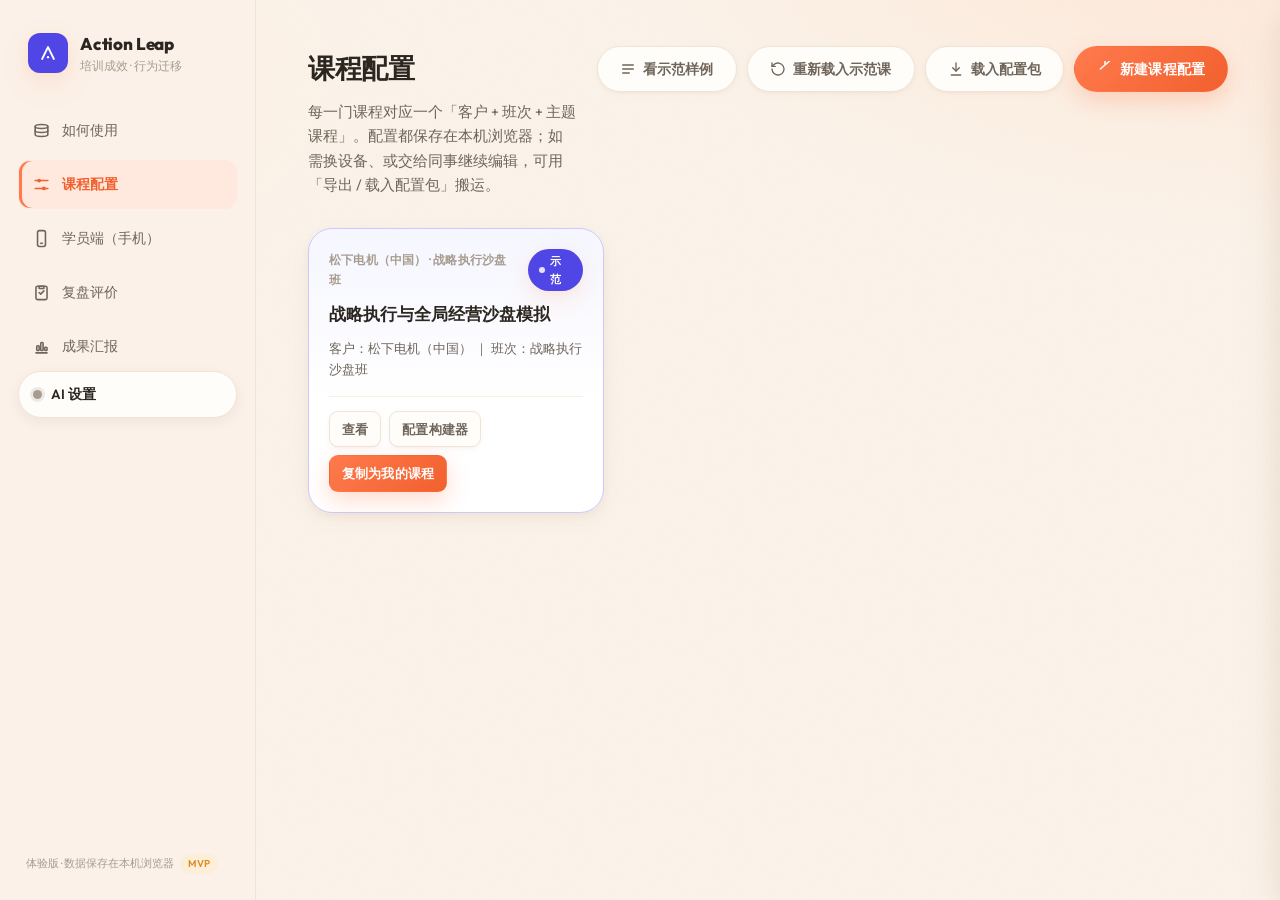
==== commit 505f1bdd: "全局 AI 配置：三处入口 + 主流大模型预设弹窗（全产品共用） - v2-core.js：新增独立 localStorage 的全局 AI 配置 ALV2.getAIConfig/setAIConf" ====
--- a/index.html
+++ b/index.html
@@ -868,7 +868,7 @@
   .wz-ms-row .in{ flex:1; }
   .wz-muted{ font-size:12px; color:var(--ink-3); }
 </style>
-<link rel="stylesheet" href="theme-warm.css?v=12">
+<link rel="stylesheet" href="theme-warm.css?v=14">
 </head>
 <body>
 <div class="app">
@@ -906,6 +906,9 @@
         成果汇报
       </div>
     </nav>
+    <button id="ai-settings-btn" class="side-ai" onclick="ALV2.aiSettings.open()">
+      <span class="dot"></span><span class="t">AI 设置</span>
+    </button>
     <div class="side-foot">体验版 · 数据保存在本机浏览器<span class="pill">MVP</span></div>
   </aside>
 
@@ -919,6 +922,23 @@
             <h1>如何使用 Action Leap</h1>
             <p>四步看懂产品怎么转：配置者怎么填、学员怎么用、HR 怎么拿到成果。新手先看这一页，再进配置构建器。</p>
           </div>
+        </div>
+
+        <!-- AI 能力 HERO 横幅 -->
+        <div class="ai-hero" id="ai-hero">
+          <div class="ai-hero-ic">
+            <svg viewBox="0 0 24 24" fill="none" stroke="currentColor" stroke-width="1.8" stroke-linecap="round" stroke-linejoin="round">
+              <path d="M12 3v3M12 18v3M3 12h3M18 12h3"/><circle cx="12" cy="12" r="4.2"/>
+              <path d="M12 8.4v7.2M8.4 12h7.2"/>
+            </svg>
+          </div>
+          <div class="ai-hero-body">
+            <div class="ai-hero-kicker">AI 能力 · 全产品共用</div>
+            <h2>开启 AI，让配置与汇报都更省力</h2>
+            <p>选一个主流大模型、填一次 Key，配置起草 / 学员陪练 / 复盘建议 / 高层简报 都能用——一次配置，全站共享。</p>
+            <button class="btn btn-primary btn-sm" onclick="ALV2.aiSettings.open()">配置 AI</button>
+          </div>
+          <div class="ai-hero-status" id="ai-hero-status"></div>
         </div>
 
         <!-- 全链路运转 -->
@@ -1270,12 +1290,13 @@
 
 <div class="toast" id="toast"></div>
 
-<script src="v2-core.js?v=13"></script>
-<script src="sample-data.js?v=13"></script>
-<script src="icons.js?v=13"></script>
-<script src="ai.js?v=13"></script>
-<script src="report.js?v=13"></script>
-<script src="wizard.js?v=13"></script>
+<script src="v2-core.js?v=14"></script>
+<script src="sample-data.js?v=14"></script>
+<script src="icons.js?v=14"></script>
+<script src="ai.js?v=14"></script>
+<script src="ai-settings.js?v=14"></script>
+<script src="report.js?v=14"></script>
+<script src="wizard.js?v=14"></script>
 <script>
   // =====================================================================
   //  公共工具
@@ -3207,8 +3228,8 @@
     var microSubmissions = subs.filter(function (s) { var o = fbMap[s.behaviorId]; return !o || o.kind !== 'key'; });
     var metricLabel = (course.scenarios && course.scenarios[0] && course.scenarios[0].metric && (course.scenarios[0].metric.label || course.scenarios[0].metric.name)) || '';
     var reviewCtx = { keyBehaviors: keyBehaviors, microSubmissions: microSubmissions, metricLabel: metricLabel };
-    var aiConfig = (course.aiConfig && course.aiConfig.apiKey) ? course.aiConfig : null;
-    if (!aiConfig) { toast('尚未配置 AI Key（设置 → AI 起草），无法生成建议', 'warn'); return; }
+    var aiConfig = ALV2.getAIConfig();
+    if (!aiConfig || !aiConfig.apiKey) { toast('尚未配置 AI。点左上角「AI 设置」选模型并填入 Key 后可生成建议', 'warn'); return; }
     toast('AI 正在分析 ' + name + ' 的迁移记录…', 'ok');
     ALV2.ai.reviewAssist(reviewCtx, aiConfig).then(function (res) {
       (res.keyFeedback || []).forEach(function (kf) {
@@ -3226,6 +3247,7 @@
   }
   // 初始化（自动注入不可删示范样例，再渲染课程列表）
   autoSeedSample();
+  if (ALV2.aiSettings) ALV2.aiSettings.refresh();
 </script>
 <div id="wizard" class="wizard-overlay hidden"></div>
 <div id="wz-ai" class="wz-ai"></div>
--- a/theme-warm.css
+++ b/theme-warm.css
@@ -148,3 +148,70 @@
     radial-gradient(1200px 620px at 100% -12%, #3A2A22, transparent 58%),
     radial-gradient(940px 540px at -10% 8%, #2E2823, transparent 55%);
 }
+
+/* ====================== 全局 AI 设置入口 ====================== */
+/* 侧边栏常驻按钮 */
+.side-ai{
+  display:flex;align-items:center;gap:9px;width:100%;
+  margin:0 0 12px;padding:11px 14px;cursor:pointer;
+  background:var(--surface);border:1px solid var(--line);border-radius:var(--r-full);
+  color:var(--ink);font-size:13.5px;font-weight:600;
+  box-shadow:0 4px 14px rgba(60,30,15,.06);transition:transform .16s var(--ease-spring),border-color .15s,background .15s;
+}
+.side-ai:hover{transform:translateY(-1px);border-color:var(--primary);background:#fff}
+.side-ai .dot{width:9px;height:9px;border-radius:50%;background:var(--ink-3);flex:0 0 auto;box-shadow:0 0 0 3px rgba(120,120,120,.14)}
+.side-ai .dot.on{background:var(--success);box-shadow:0 0 0 3px rgba(46,160,110,.18)}
+
+/* 首页 HERO 横幅 */
+.ai-hero{
+  display:flex;align-items:center;gap:20px;margin:0 0 26px;padding:22px 24px;
+  background:linear-gradient(120deg,#FFF7F1 0%,#FFEFE6 55%,#FBE9E1 100%);
+  border:1px solid #F3D9CC;border-radius:var(--r);box-shadow:0 10px 30px rgba(255,122,77,.10);
+  position:relative;overflow:hidden;
+}
+.ai-hero::after{content:'';position:absolute;right:-40px;top:-40px;width:180px;height:180px;border-radius:50%;
+  background:radial-gradient(circle at 30% 30%,rgba(255,122,77,.18),transparent 70%);}
+.ai-hero-ic{flex:0 0 auto;width:58px;height:58px;border-radius:18px;display:flex;align-items:center;justify-content:center;
+  background:linear-gradient(135deg,var(--primary),#FF9A6E);color:#fff;box-shadow:0 8px 20px rgba(255,122,77,.32)}
+.ai-hero-ic svg{width:30px;height:30px}
+.ai-hero-body{flex:1;min-width:0}
+.ai-hero-kicker{font-size:12px;font-weight:700;letter-spacing:.06em;color:var(--primary);margin-bottom:4px}
+.ai-hero-body h2{margin:0 0 6px;font-size:19px;font-weight:800;color:var(--ink)}
+.ai-hero-body p{margin:0 0 12px;font-size:13.5px;line-height:1.55;color:var(--ink-2)}
+.ai-hero-status{flex:0 0 auto;display:flex;align-items:center;gap:8px;font-size:12.5px;font-weight:600;
+  padding:9px 14px;border-radius:var(--r-full);white-space:nowrap}
+.ai-hero-status .dot{width:9px;height:9px;border-radius:50%;background:var(--ink-3);flex:0 0 auto}
+.ai-hero-status.on{background:rgba(46,160,110,.12);color:#1f7a52}
+.ai-hero-status.on .dot{background:var(--success)}
+.ai-hero-status.off{background:rgba(255,122,77,.12);color:#c9542c)
+
+/* 学员端顶栏迷你按钮 */
+.ai-mini{display:flex;align-items:center;gap:6px;cursor:pointer;
+  padding:7px 12px;border-radius:var(--r-full);border:1px solid var(--line);background:var(--surface);
+  color:var(--ink);font-size:12.5px;font-weight:700;flex:0 0 auto}
+.ai-mini .dot{width:8px;height:8px;border-radius:50%;background:var(--ink-3)}
+.ai-mini .dot.on{background:var(--success)}
+
+/* ====================== AI 设置弹窗 ====================== */
+.ai-set-overlay{z-index:200}
+.ai-set-modal{width:600px}
+.ai-prov-grid{display:grid;grid-template-columns:repeat(3,1fr);gap:10px;margin-bottom:18px}
+.ai-prov{display:flex;align-items:center;gap:9px;cursor:pointer;
+  padding:12px 13px;border-radius:14px;border:1.5px solid var(--line);background:var(--surface);
+  font-size:13.5px;font-weight:700;color:var(--ink);transition:transform .14s var(--ease-spring),border-color .15s,box-shadow .15s}
+.ai-prov:hover{transform:translateY(-2px);border-color:var(--pc,var(--primary))}
+.ai-prov .dot{width:10px;height:10px;border-radius:50%;background:var(--pc,var(--primary));flex:0 0 auto}
+.ai-prov.on{border-color:var(--pc,var(--primary));background:color-mix(in srgb,var(--pc,var(--primary)) 8%,#fff);
+  box-shadow:0 8px 18px color-mix(in srgb,var(--pc,var(--primary)) 22%,transparent)}
+.ai-set-sub{font-size:13px;line-height:1.6;color:var(--ink-2);margin:0 0 16px}
+.ai-set-row{margin-bottom:14px}
+.ai-adv{margin-top:6px;font-size:13px;color:var(--ink-2)}
+.ai-adv summary{cursor:pointer;font-weight:600;color:var(--primary);padding:6px 0}
+.ai-adv .field{margin-top:10px}
+.ai-set-test{font-size:12.5px;font-weight:600;min-height:18px;margin-top:12px}
+.ai-set-test.ok{color:#1f7a52}
+.ai-set-test.err{color:#c9542c}
+.ai-set-status{flex:1;font-size:12.5px;color:var(--ink-3)}
+
+/* 通用小标签（弹窗内裸用） */
+.ey{font-size:11px;font-weight:700;letter-spacing:.1em;text-transform:uppercase;color:var(--primary);background:var(--primary-50,rgba(255,122,77,.12));padding:5px 12px;border-radius:999px;display:inline-block}
